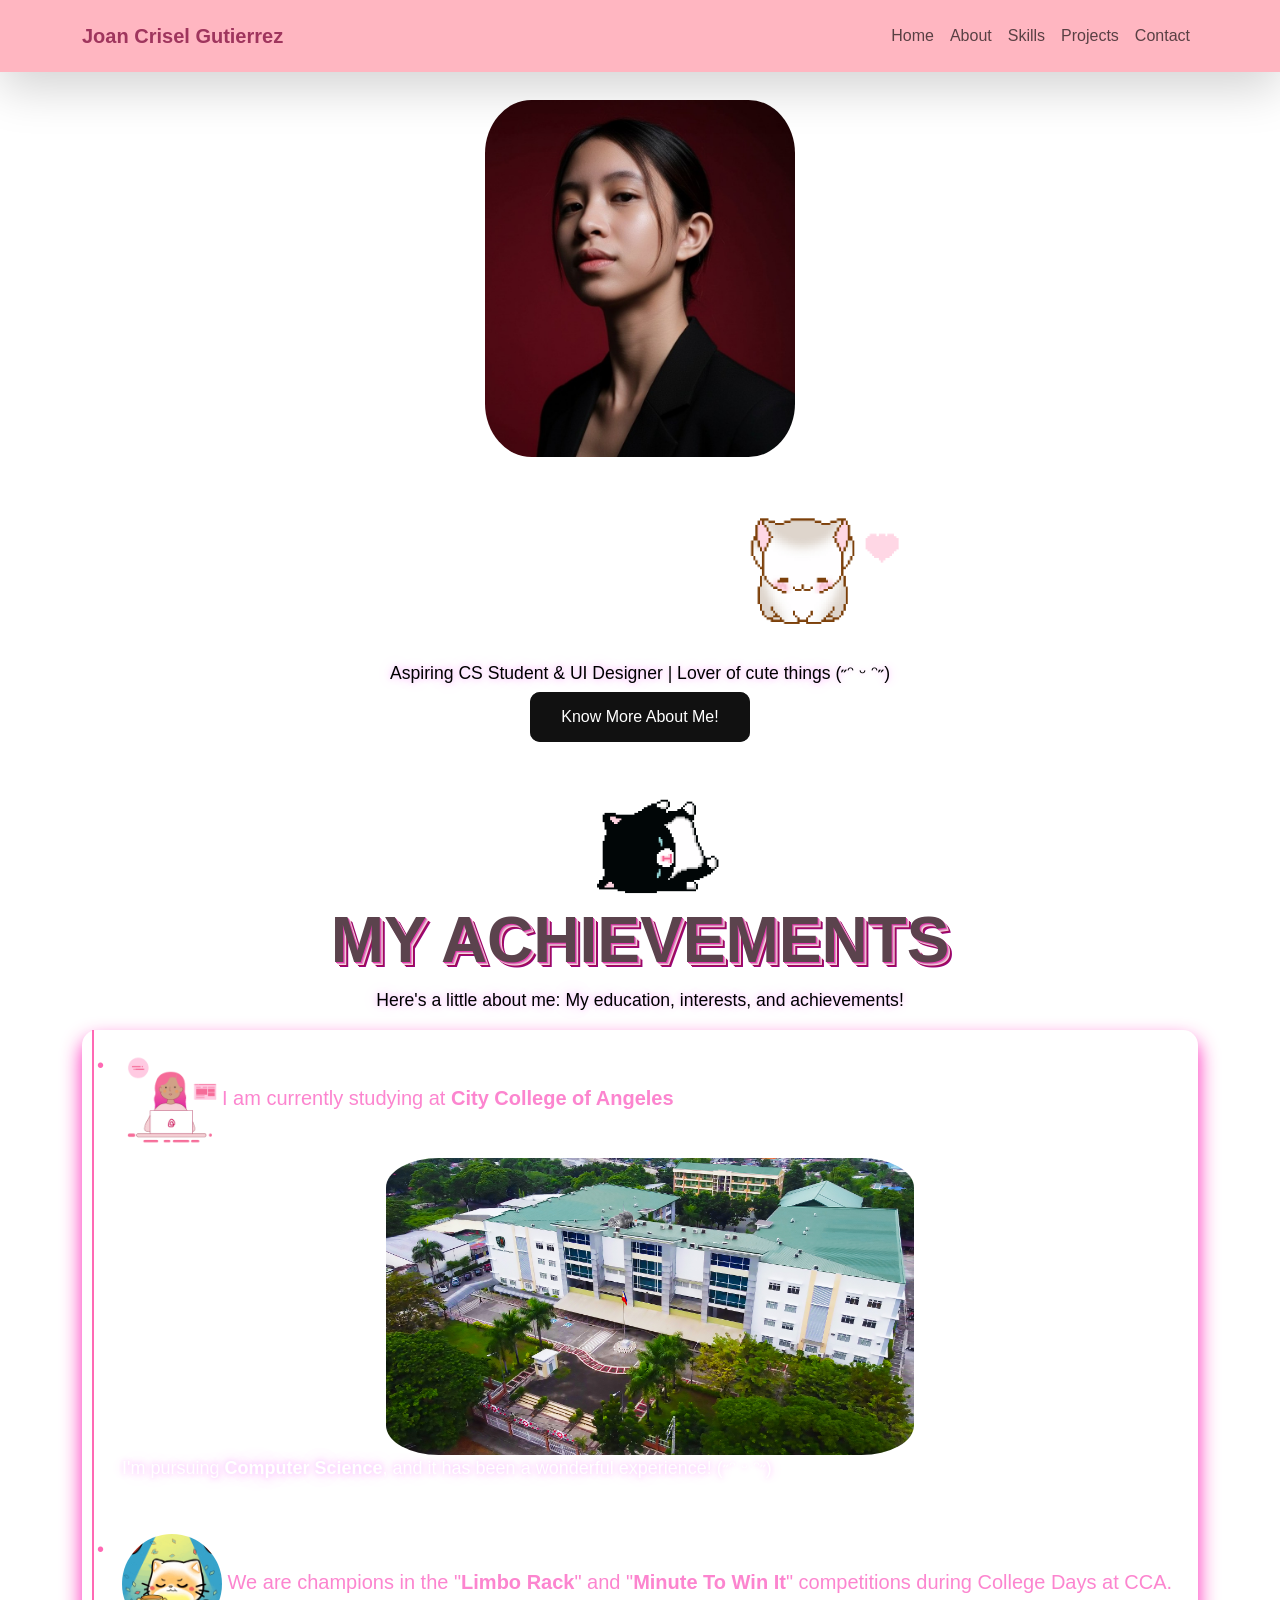
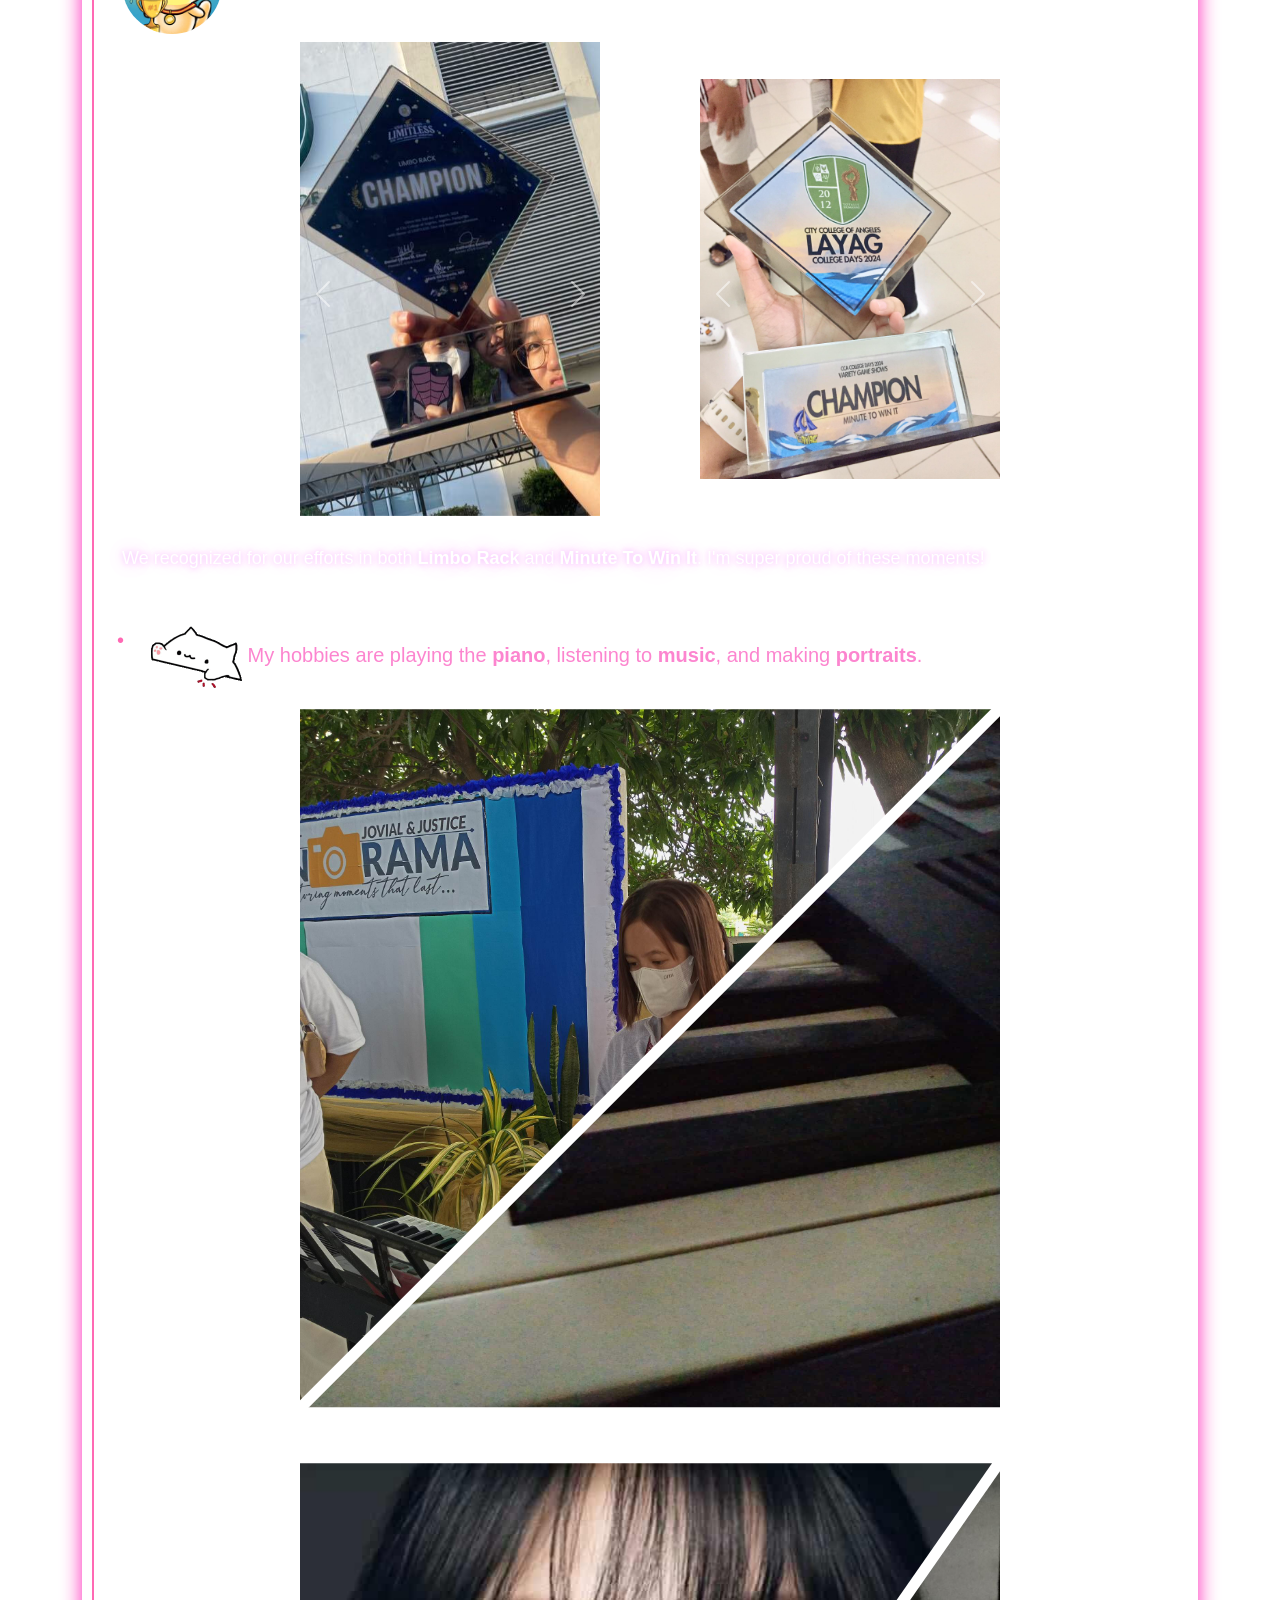
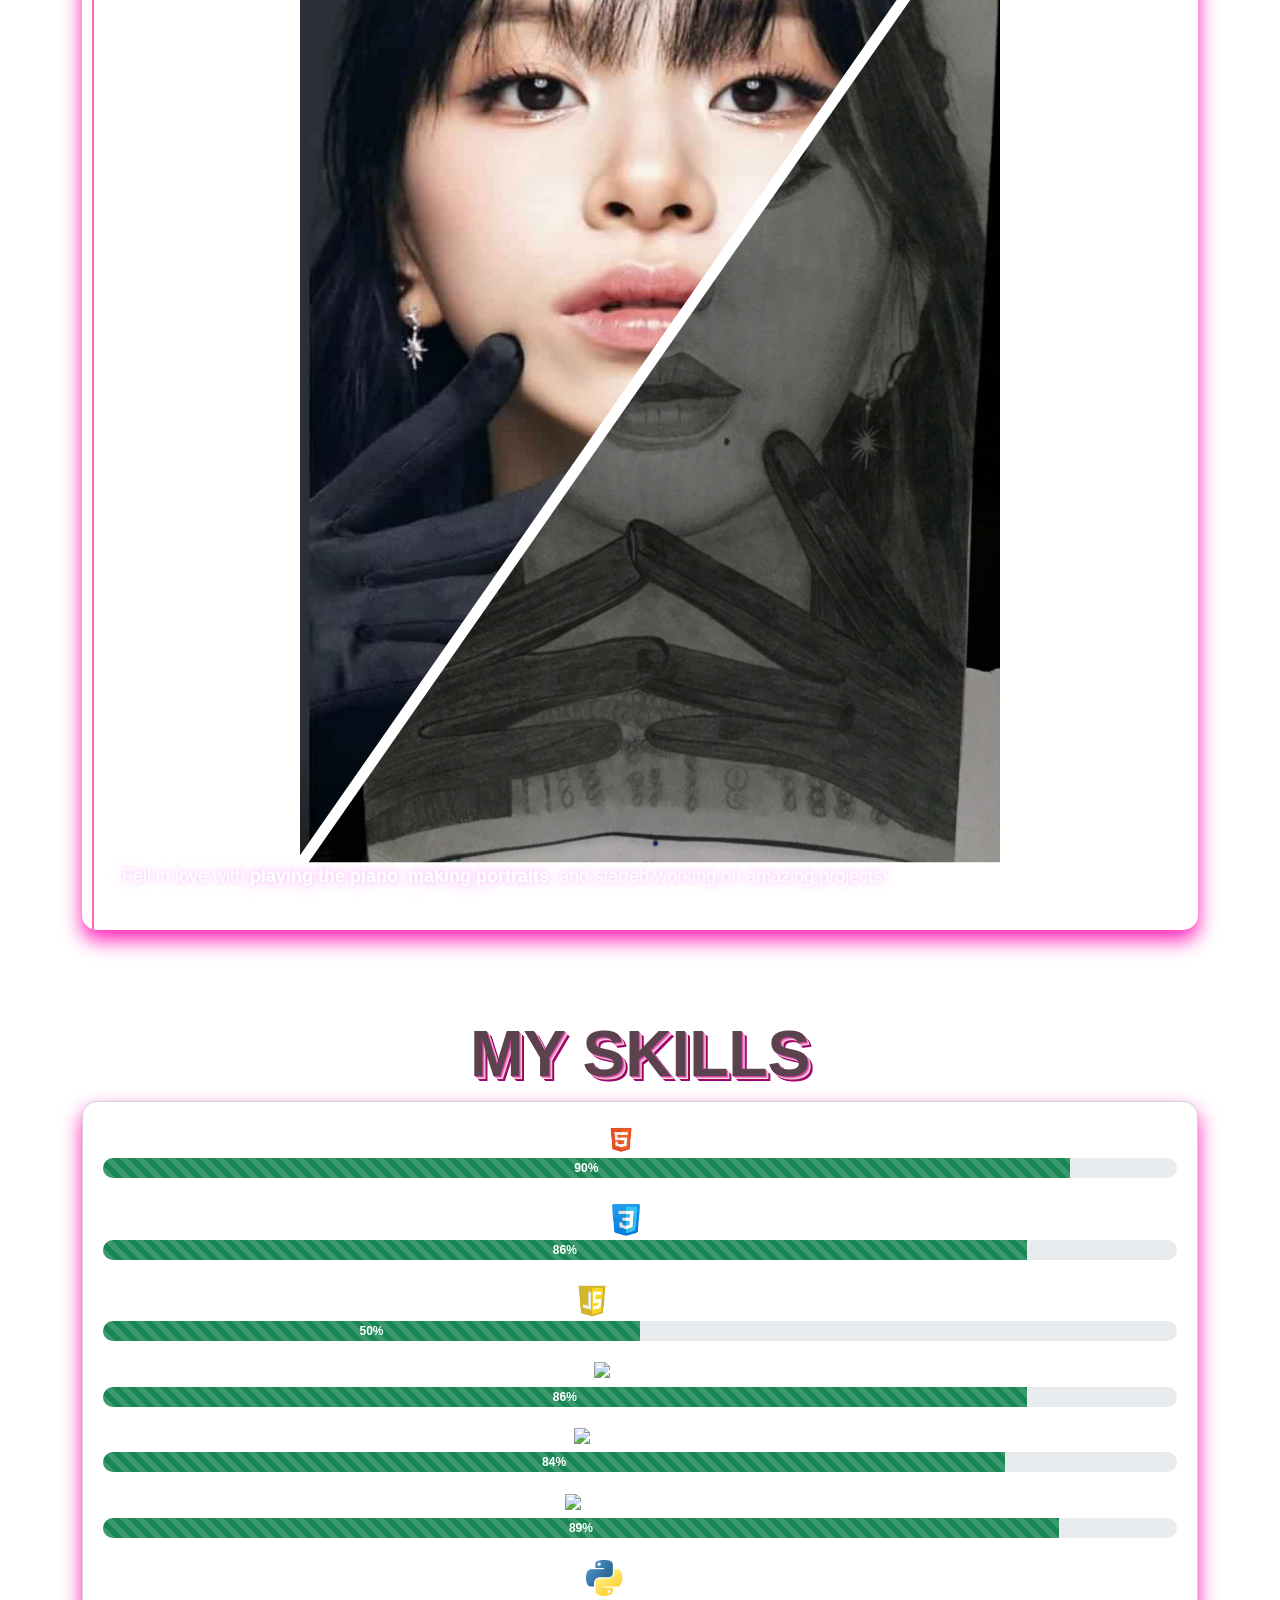
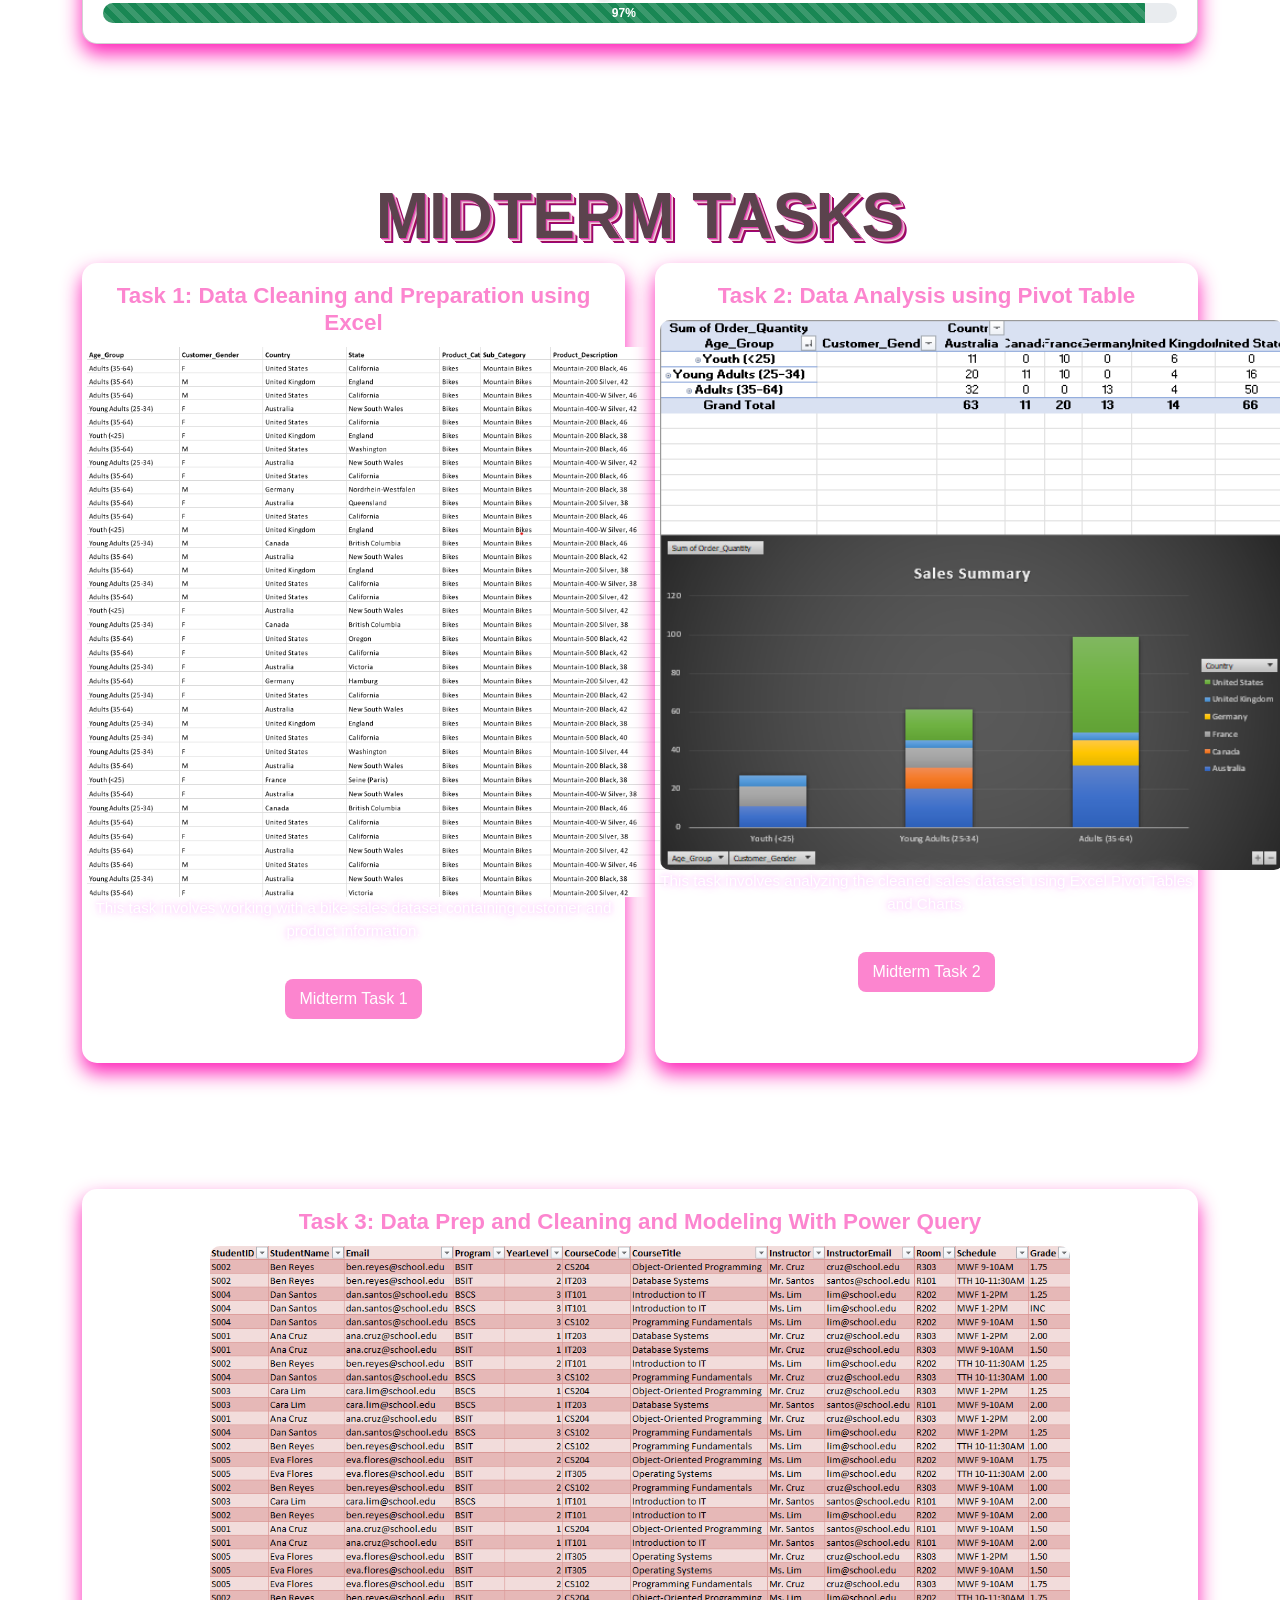
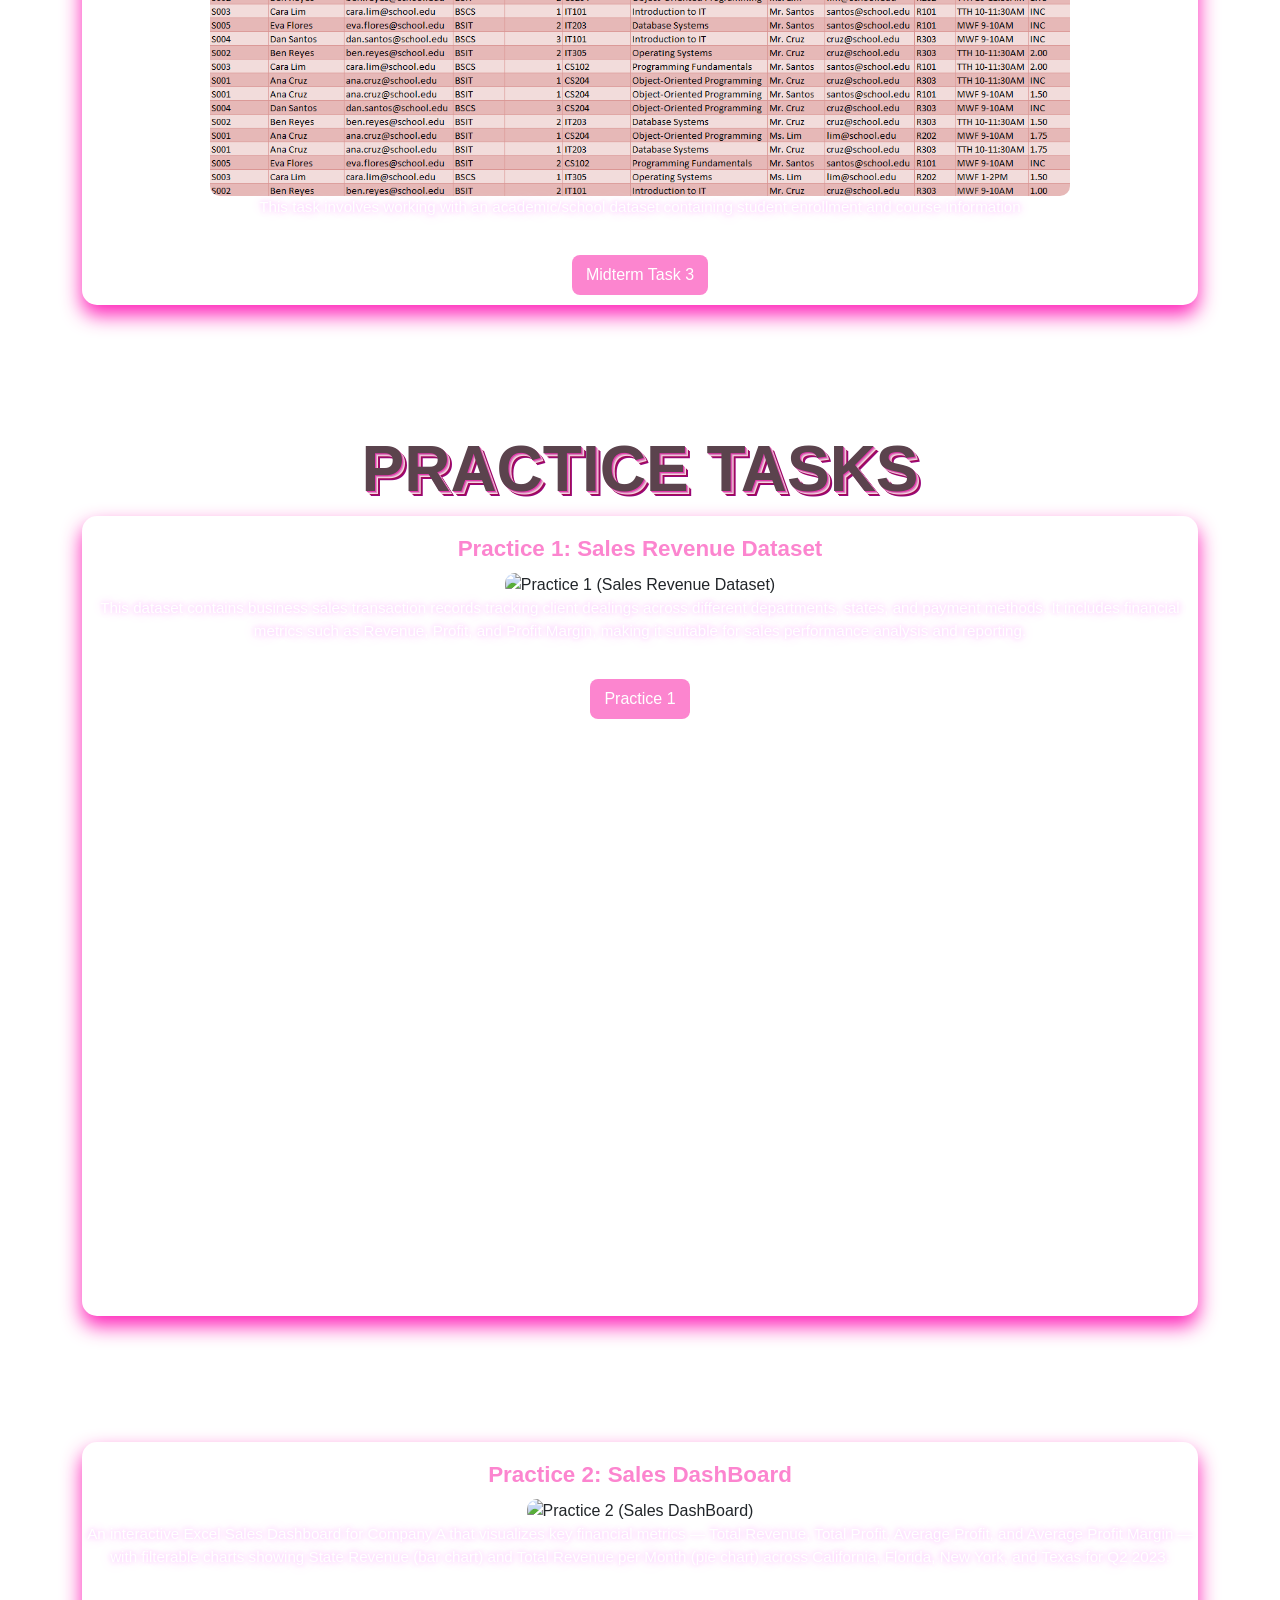
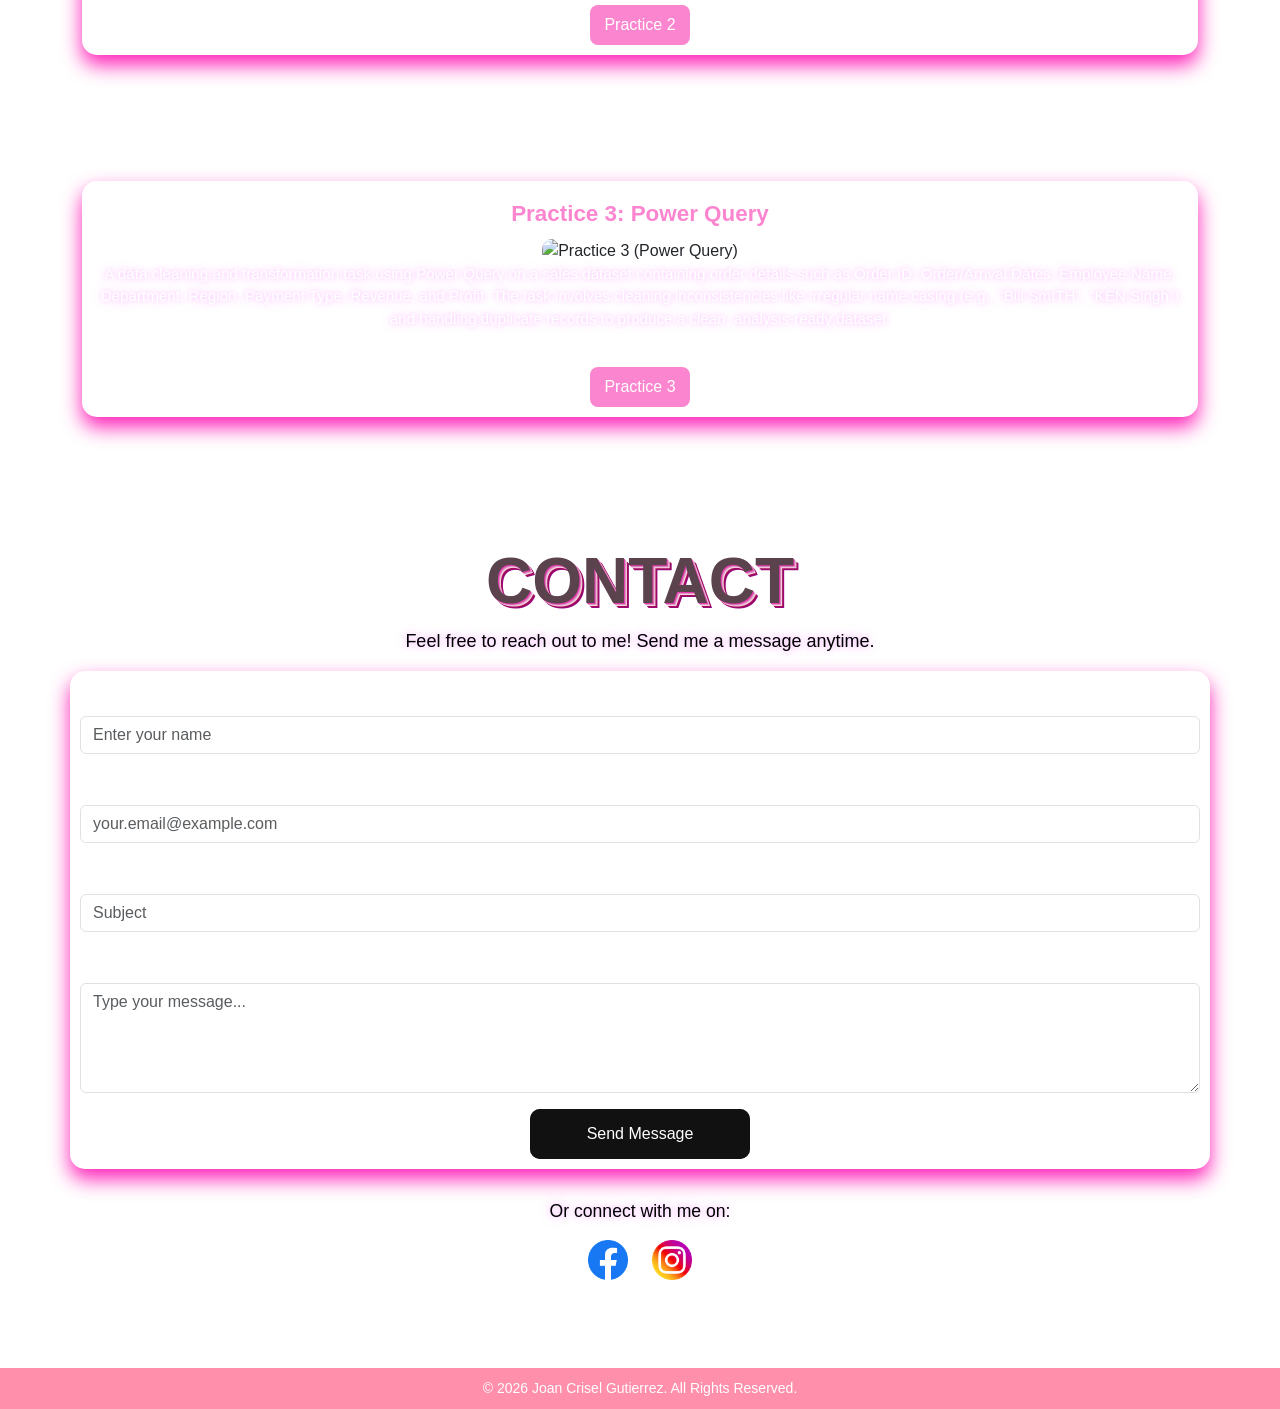
==== index.html @ b001de83 "Add files via upload" ====
<!DOCTYPE html>
<html lang="en">
<head>
    <meta charset="UTF-8">
    <meta name="viewport" content="width=device-width, initial-scale=1.0">
    <title>My Portfolio</title>
    <link rel="icon" type="png" href="favicon1.3.png">
    <link href="https://cdn.jsdelivr.net/npm/bootstrap@5.3.0/dist/css/bootstrap.min.css" rel="stylesheet">
    <script src="https://code.jquery.com/jquery-3.6.0.min.js"></script>
    <script src="https://cdn.jsdelivr.net/npm/bootstrap@5.3.0/dist/js/bootstrap.bundle.min.js"></script>
    <link rel="stylesheet" href="styles.css">
</head>

<body>
    <!--NAVIGATION BAR-->
    <nav class="navbar navbar-expand-lg navbar-light fixed-top navbar p-3 shadow-lg">
        <div class="container">
            <a class="navbar-brand" href="#"><b>Joan Crisel Gutierrez</b></a>
            <button class="navbar-toggler" type="button" data-bs-toggle="collapse" data-bs-target="#navbarNav">
                <span class="navbar-toggler-icon"></span>
            </button>
            <div class="collapse navbar-collapse" id="navbarNav">
                <ul class="navbar-nav ms-auto">
                    <li class="nav-item"><a class="nav-link" href="#">Home</a></li>
                    <li class="nav-item"><a class="nav-link" href="#achievements">About</a></li>
                    <li class="nav-item"><a class="nav-link" href="#skills">Skills</a></li>
                    <li class="nav-item"><a class="nav-link" href="#projects">Projects</a></li>
                    <li class="nav-item"><a class="nav-link" href="#contact">Contact</a></li>
                </ul>
            </div>
        </div>
    </nav>

    <!--PROFILE PICTURE AND BRIEF INTRODUCTION-->
    <section class="hero container-fluid d-flex flex-column align-items-center justify-content-center" id="about">
        <img src="My Selfie3.jpg" alt="Profile Pic" class="img-fluid">
        <div class="shadow-dance-container">
            <h1 class="shadow-dance-text">Hi, I'm Joan! <img src="cat1.gif" alt="GIF Cat 1"></h1>
        </div>        
        <div class="neon-container">
            <h1 class="neon-text">Aspiring CS Student & UI Designer | Lover of cute things (˶ᵔ ᵕ ᵔ˶)</h1>
        </div>
        <button class="glow-on-hover" type="button" style="display: block; margin: 0 auto;">
            <a class="nav-link" href="#achievements">Know More About Me!</a>
          </button>
    </section>

    <!--ACHIEVEMENTS-->
    <section class="container my-2" id="achievements">
        <img src="cat.gif" alt="GIF Cat1" class="gif-container">
        <div class="spin-container">
            <h2 class="text-center spin-text">MY ACHIEVEMENTS</h2>
        </div>
        <p class="text-center neon-text">Here's a little about me: My education, interests, and achievements!</p>

        <!--EDUCATION-->
        <div class="timeline">
            <div class="timeline-item">
                <h5><img src="Girl Coding.gif" alt="GIF Girl Coding" class="gif-container2">I am currently studying at
                    <b>City College of Angeles</b></h5>
                <img src="CCA School.jpg" alt="CCA School" class="school">
                <p class="font1 neon-text" style="margin-bottom: 5%;">I'm pursuing <b>Computer Science</b>, and it has been a
                    wonderful experience! (˶ᵔ ᵕ ᵔ˶)</p>
            </div>


            <!--AWARDS-->
            <div class="timeline-item">
                <h5> <img src="cat2.gif" alt="GIF Cat2" class="gif-container3"> We are champions in the "<b>Limbo
                        Rack</b>" and "<b>Minute To Win It</b>" competitions during College Days at CCA.</h5>
                <div class="carousel-container">
                    <div id="carouselLeft" class="carousel slide" data-bs-ride="carousel">
                        <div class="carousel-inner">
                            <div class="carousel-item active">
                                <img src="limbo1.jpg" class="d-block w-100" style="width: 100px; height: auto;"
                                    alt="Limbo Rack 1.0 (Champion)">
                            </div>
                            <div class="carousel-item">
                                <img src="limbo2.jpg" class="d-block w-100" alt="Limbo Rack 1.1 (Champion)" style="width: 100px; height: auto;">
                            </div>
                        </div>
                        <button class="carousel-control-next" type="button" data-bs-target="#carouselLeft"
                            data-bs-slide="next">
                            <span class="carousel-control-next-icon"></span>
                        </button>
                        <button class="carousel-control-prev" type="button" data-bs-target="#carouselLeft"
                            data-bs-slide="prev">
                            <span class="carousel-control-prev-icon"></span>
                        </button>
                        <h3 class="font3">LIMBO RACK</h3>
                    </div>

                    <div id="carouselRight" class="carousel slide" data-bs-ride="carousel">
                        <div class="carousel-inner">
                            <div class="carousel-item active">
                                <img src="minutetowinit1.jpg" class="d-block w-100"
                                    alt="Minute To Win It 1.0 (Champion)">
                            </div>
                            <div class="carousel-item">
                                <img src="minutetowinit2.jpg" class="d-block w-100"
                                    alt="Minute To Win It 1.1 (Champion)">
                            </div>
                        </div>
                        <button class="carousel-control-prev" type="button" data-bs-target="#carouselRight"
                            data-bs-slide="prev">
                            <span class="carousel-control-prev-icon"></span>
                        </button>
                        <button class="carousel-control-next" type="button" data-bs-target="#carouselRight"
                            data-bs-slide="next">
                            <span class="carousel-control-next-icon"></span>
                        </button>
                        <h3 class="font3">MINUTE TO WIN IT</h3>
                    </div>
                </div>
                <p class="font2 neon-text" style="margin-bottom: 5%;"> We recognized for our efforts in both <b>Limbo Rack</b> and
                    <b>Minute To Win It</b>. I'm super proud of these moments!</p>

                <!--HOBBIES-->
                <div class="timeline-item mt-3">
                    <h5><img src="taptapcat1.gif" alt="GIF Cat" style="width: 100px; height: auto;"> My hobbies are playing the <b>piano</b>, listening to <b>music</b>, and making <b>portraits</b>.</h5>
                </div>
                <div class="hobbies1">
                    <img src="piano1.jpg" alt="My photo while playing the piano.">
                    <img src="piano2.jpg" alt="This is a piano.">
                </div>
                <div class="hobbies2">
                    <img src="chae.jpg" alt="Chaeyoung's photo." class="d-block">
                    <img src="Portrait.jpg" alt="The portrait I made." class="d-block">
                </div>
                <p class="font4 neon-text">Fell in love with <b>playing the piano</b>, <b>making portraits</b>, and started
                    working on amazing projects!</p>
    </section>

    <!--SKILLS-->
    <section class="container my-5" id="skills">
        <div class="spin-container">
            <h2 class="text-center spin-text">MY SKILLS</h2>
        </div>
        <div class="card mb-2">
            <p style="margin-bottom: 0%; font-family: 'Courier New', Courier, monospace;"><img src="html.png"
                    alt="HTML icon" style="width: 40px; height: auto;"><b>HTML</b></p>
            <div class="progress" style="height:20px;">
                <div class="progress-bar bg-success progress-bar-striped progress-bar-animated" style="width: 90%">
                    <b>90%</b></div>
            </div>
            <p style="margin-top: 2%; margin-bottom: 0%; font-family: 'Courier New', Courier, monospace;"><img
                    src="css.png" alt="CSS icon" style="width: 40px; height: auto;"><b>CSS</b></p>
            <div class="progress" style="height:20px;">
                <div class="progress-bar bg-success progress-bar-striped progress-bar-animated" style="width: 86%">
                    <b>86%</b></div>
            </div>
            <p style="margin-top: 2%; margin-bottom: 0%; font-family: 'Courier New', Courier, monospace;"><img
                    src="javascript.png" alt="JavaScript icon" style="width: 40px; height: auto;"><b>JavaScript</b></p>
            <div class="progress" style="height:20px;">
                <div class="progress-bar bg-success progress-bar-striped progress-bar-animated" style="width: 50%">
                    <b>50%</b></div>
            </div>
            <p style="margin-top: 2%; margin-bottom: 0%; font-family: 'Courier New', Courier, monospace;"><img
                src="c.png" alt="C icon" style="width: 40px; height: auto;"><b> C</b></p>
            <div class="progress" style="height:20px;">
                <div class="progress-bar bg-success progress-bar-striped progress-bar-animated" style="width: 86%">
                    <b>86%</b></div>
            </div>
            <p style="margin-top: 2%; margin-bottom: 0%; font-family: 'Courier New', Courier, monospace;"><img
                src="c++.png" alt="C++ icon" style="width: 40px; height: auto;"><b> C++</b></p>
            <div class="progress" style="height:20px;">
                <div class="progress-bar bg-success progress-bar-striped progress-bar-animated" style="width: 84%">
                    <b>84%</b></div>
            </div>
            <p style="margin-top: 2%; margin-bottom: 0%; font-family: 'Courier New', Courier, monospace;"><img
                src="java.png" alt="Java icon" style="width: 40px; height: auto;"><b> Java</b></p>
            <div class="progress" style="height:20px;">
                <div class="progress-bar bg-success progress-bar-striped progress-bar-animated" style="width: 89%">
                    <b>89%</b></div>
            </div>
            <p style="margin-top: 2%; margin-bottom: 0%; font-family: 'Courier New', Courier, monospace;"><img
                src="python.png" alt="Python icon" style="width: 40px; height: auto;"><b> Python</b></p>
            <div class="progress" style="height:20px;">
                <div class="progress-bar bg-success progress-bar-striped progress-bar-animated" style="width: 97%">
                    <b>97%</b></div>
        </div>
    </section>

    <!--1.0 MIDTERM PROJECTS-->
    <section class="container my-5" id="midterm tasks">
        <div class="spin-container">
            <h2 class="text-center spin-text">MIDTERM TASKS</h2>
        </div>
        <div class="projects-grid">
            <!-- Midterm Task 1 -->
            <div class="project-card text-center">
            <h3><b>Task 1: Data Cleaning and Preparation using Excel</b></h3>
              <img src="midtermTask1.png" alt="Midterm Task 1 (Data Cleaning and Preparation using Excel)">
              <p class="neon-text">This task involves working with a bike sales dataset containing customer and product information.</p>
                                    
              <div class="btn-group">
                <a href="https://docs.google.com/spreadsheets/d/1qxkaRuORtKlK1gpF1A5-fuWJXiKmAAeV/edit?usp=sharing&ouid=113255781339829692416&rtpof=true&sd=true" target="_blank">Midterm Task 1</a>
              </div>
            </div>
            <!-- Midterm Task 2 -->
            <div class="project-card text-center">
            <h3><b>Task 2: Data Analysis using Pivot Table</b></h3>
              <img src="midtermTask2.png" alt="Midterm Task 2 (Data Analysis using Pivot Table)">
              <p class="neon-text">This task involves analyzing the cleaned sales dataset using Excel Pivot Tables and Charts.</p>
              <div class="btn-group">
                <a href="https://docs.google.com/spreadsheets/d/1i4a2RlbWHLk8vXw3LMC2v6tLtSn6Fx85/edit?usp=sharing&ouid=113255781339829692416&rtpof=true&sd=true" target="_blank">Midterm Task 2</a>
              </div>
          </div>
        </section>

        <!--1.1 MIDTERM PROJECTS-->
    <section class="container my-5" id="midterm tasks">
        
            <!-- Midterm Task 3 -->
            <div class="project-card text-center">
            <h3><b>Task 3: Data Prep and Cleaning and Modeling With Power Query</b></h3>
              <img src="midtermTask3.png" alt="Midterm Task 3 (Data Prep and Cleaning and Modeling With Power Query)">
              <p class="neon-text">This task involves working with an academic/school dataset containing student enrollment and course information</p>
              <div class="btn-group">
                <a href="https://docs.google.com/spreadsheets/d/1XomXi1ZavBNO05vuEvQJ98aRANEi1aLI/edit?usp=sharing&ouid=113255781339829692416&rtpof=true&sd=true" target="_blank">Midterm Task 3</a>
              </div>
          </div>
        </section>


        <!--PRACTICE TASKS-->
    <section class="container my-5" id="practice tasks">
        <div class="spin-container">
            <h2 class="text-center spin-text">PRACTICE TASKS</h2>
        </div>
        <div class="projects-grid">
            <!-- Practice Task 1 -->
            <div class="project-card text-center">
            <h3><b>Practice 1: Sales Revenue Dataset</b></h3>
              <img src="Practice/practice1.png" alt="Practice 1 (Sales Revenue Dataset)">
              <p class="neon-text">This dataset contains business sales transaction records tracking client dealings across different departments, states, and payment methods. It includes financial metrics such as Revenue, Profit, and Profit Margin, making it suitable for sales performance analysis and reporting.</p>
              <div class="btn-group">
                <a href="https://docs.google.com/spreadsheets/d/13gcI2p8vX2rUc7X_x8fYNW8FdT1NHjqa/edit?usp=drive_link&ouid=113255781339829692416&rtpof=true&sd=true" target="_blank">Practice 1</a>
              </div>
          </div>
        </section>

        <section class="container my-5" id="practice tasks">
            <!-- Practice Task 2 -->
            <div class="project-card text-center">
            <h3><b>Practice 2: Sales DashBoard</b></h3>
              <img src="Practice/practice2.png" alt="Practice 2 (Sales DashBoard)">
              <p class="neon-text">An interactive Excel Sales Dashboard for Company A that visualizes key financial metrics — Total Revenue, Total Profit, Average Profit, and Average Profit Margin — with filterable charts showing State Revenue (bar chart) and Total Revenue per Month (pie chart) across California, Florida, New York, and Texas for Q2 2023.</p>
              <div class="btn-group">
                <a href="https://docs.google.com/spreadsheets/d/11mHVujsrCN8_Y4prr0fG3D74V1A9H3r4/edit?usp=drive_link&ouid=113255781339829692416&rtpof=true&sd=true" target="_blank">Practice 2</a>
              </div>
          </div>
        </section>

        <section class="container my-5" id="practice tasks">
            <!-- Practice Task 3 -->
            <div class="project-card text-center">
            <h3><b>Practice 3: Power Query</b></h3>
              <img src="Practice/practice3.png" alt="Practice 3 (Power Query)">
              <p class="neon-text">A data cleaning and transformation task using Power Query on a sales dataset containing order details such as Order ID, Order/Arrival Dates, Employee Name, Department, Region, Payment Type, Revenue, and Profit. The task involves cleaning inconsistencies like irregular name casing (e.g., "Bill SmITH", "KEN Singh") and handling duplicate records to produce a clean, analysis-ready dataset.</p>
              <div class="btn-group">
                <a href="https://docs.google.com/spreadsheets/d/1ofAkb1WL9gKTkiHxdOHGQ9Ljb0ZLQnSS/edit?usp=drive_link&ouid=113255781339829692416&rtpof=true&sd=true" target="_blank">Practice 3</a>
              </div>
          </div>
        </section>
        
    <!--CONTACT-->
    <section class="container my-5" id="contact">
        <div class="spin-container">
            <h2 class="text-center spin-text">CONTACT</h2>
        </div>
        <p class="text-center neon-text" style="font-size: large;">Feel free to reach out to me! Send me a message anytime.</p>
        <div class="row justify-content-center">
            <div class="card1 mb-2">
                <form>
                    <div class="mb-3">
                        <label for="name" class="form-label" style="font-size: large; color: white;">Your Name</label>
                        <input type="text" class="form-control" id="name" placeholder="Enter your name" required>
                    </div>
                    <div class="mb-3">
                        <label for="email" class="form-label" style="font-size: large; color: white;">Your Email</label>
                        <input type="email" class="form-control" id="email" placeholder="your.email@example.com" required>
                    </div>
                    <div class="mb-3">
                        <label for="subject" class="form-label" style="font-size: large; color: white;">Subject</label>
                        <input type="subject" class="form-control" id="subject" placeholder="Subject" required>
                    </div>
                    <div class="mb-3">
                        <label for="message" class="form-label" style="font-size: large; color: white;">Your Message</label>
                        <textarea class="form-control" id="message" rows="4" placeholder="Type your message..."
                            required></textarea>
                    </div>
                    <div style="text-align: center;">
                        <button class="glow-on-hover" type="submit">Send Message</button>
                    </div>
                </form>
            </div>
        </div>

        <div class="text-center mt-4">
            <h5 class="neon-text">Or connect with me on:</h5>
            <a href="https://www.facebook.com/zowan0.0" target="_blank" class="social-icon"><img src="facebook.png"
                    alt="Facebook"></a>
            <a href="https://www.instagram.com/_zowan" target="_blank" class="social-icon"><img src="instagram.png"
                    alt="instagram"></a>
        </div>
    </section>

    <!--FOOTER-->
    <footer class="footer">
        &copy; 2026 Joan Crisel Gutierrez. All Rights Reserved.
    </footer>
</body>
</html>
---- styles.css ----
body {
    background: url(https://i.pinimg.com/originals/17/f7/07/17f70709ccb40a1268681958f4cbe44c.gif);
    background-size:contain;
    display: flex;
    flex-direction: column;
    gap: 30px;
    font-family: 'bubble', cursive, sans-serif;
}

.navbar-brand{
    color: #9f355d;
}
.navbar {
    background-color: #ffb6c1;
}

section {
    scroll-margin-top: 100px;
}

.hero {
    text-align: center;
    padding: 100px 20px;
}
.hero img {
    width: 25%;
    height: auto;
    border-radius: 15%;
    
}
.shadow-dance-text {
    font-size: 4rem;
    color: #fffffff3;
    animation: shadow-dance 3s infinite;
}

@keyframes shadow-dance {
    0%, 100% {
        text-shadow: 5px 5px 0 #e017b1, 10px 10px 0 #fc85cf;
    }
    50% {
        text-shadow: -5px -5px 0 #fc85cf, -10px -10px 0 #e017b1;
    }
}

.neon-text {
    font-size: 1.1rem;
    color: #000000;
    text-shadow: 0 0 5px #f9ceff, 0 0 10px #f9ceff, 0 0 20px #f9ceff, 0 0 40px #f9ceff, 0 0 80px #f9ceff;
    animation: glow 1.5s infinite alternate;
}

@keyframes glow {
    40% {
        text-shadow: 0 0 10px #ff2fe3, 0 0 20px #ff2fe3, 0 0 40px #ff2fe3, 0 0 80px #ff2fe3, 0 0 160px #ff2fe3;
    }
    100% {
        text-shadow: 0 0 5px #86036e, 0 0 10px #86036e, 0 0 20px #86036e, 0 0 40px #86036e, 0 0 80px #86036e;
        
    }
}

.card {
    background: url(https://i.pinimg.com/originals/85/97/6a/85976a36793b01e11c05b8fa3f0a7e71.gif);
    background-size: 100%;
    color: white;
    border-radius: 15px;
    padding: 20px;
    box-shadow: 0 10px 20px rgba(255, 0, 174, 0.876);
    transition: transform 0.3s;
    text-align: center;
}
.card:hover {
    transform: scale(1.05);
}
.progress {
    height: 10px;
    border-radius: 10px;
}
.footer {
    background-color: #ff8fab;
    text-align: center;
    padding: 10px;
    color: white;
    font-size: 14px;
}

.glow-on-hover {
    width: 220px;
    height: 50px;
    border: none;
    outline: none;
    color: #ffffff;
    background: #4b4b4b;
    cursor: pointer;
    position: relative;
    z-index: 0;
    border-radius: 10px;
}

.glow-on-hover:before {
    content: '';
    background: linear-gradient(45deg, #fd63c5, #990a0a, #785aff, #af4545, #ffb1ee, #ff00ee, #ff9501, #ff00c8, #ffffff);
    position: absolute;
    top: -2px;
    left:-2px;
    background-size: 400%;
    z-index: -1;
    filter: blur(5px);
    width: calc(100% + 4px);
    height: calc(100% + 4px);
    animation: glowing 20s linear infinite;
    opacity: 0;
    transition: opacity .3s ease-in-out;
    border-radius: 10px;
}

.glow-on-hover:active {
    color: #000
}

.glow-on-hover:active:after {
    background: transparent;
}

.glow-on-hover:hover:before {
    opacity: 1;
}

.glow-on-hover:after {
    z-index: -1;
    content: '';
    position: absolute;
    width: 100%;
    height: 100%;
    background: #111;
    left: 0;
    top: 0;
    border-radius: 10px;
}

@keyframes glowing {
    0% { background-position: 0 0; }
    50% { background-position: 400% 0; }
    100% { background-position: 0 0; }
}

html {
    scroll-behavior: smooth;
}
.timeline {
    background:url(https://i.pinimg.com/originals/85/97/6a/85976a36793b01e11c05b8fa3f0a7e71.gif);
    background-size: 100%;
    border-radius: 15px;
    color: #fc85cf;
    padding: 20px;
    box-shadow: 0 10px 20px rgba(255, 0, 174, 0.876);
    transition: transform 0.1s;
    position: relative;
    padding-left: 20px;
}
.timeline::before {
    content: '';
    position: absolute;
    left: 10px;
    top: 0;
    height: 100%;
    width: 2px;
    background-color: #ff69b4;
}
.timeline-item {
    margin-bottom: 20px;
    padding-left: 20px;
    position: relative;
}
.timeline-item::before {
    content: '\2022';
    position: absolute;
    left: -5px;
    color: #ff69b4;
    font-size: 20px;
}
.carousel-container {
    display: flex;
    justify-content: center;
    align-items: center;
    gap: 100px;
}
.carousel {
    width: 300px;
}
.gif-container {
    display: block;
    margin: 0 auto;
    margin-top: -10%;
    margin-bottom: -3%;
    width: 15%;
    height: auto;
}
.gif-container2 {
    width: 100px;
    height: auto;
}
.gif-container3 {
    width: 100px; 
    height: auto; 
    border-radius: 100px;
}
.school {
    display: block;
    margin: 0 auto;
    width: 50%;
    height: auto;
    border-radius: 10%;
}
.font1 {
    color:#ffffff;

    font-size: large;
}
.font2 {
    color: #ffffff; 
    font-size: large;
}
.font3 {
    color: #ffffff;
    font-size: large;
    text-align: center;
}
.font4{
    color: #ffffff;
    font-size: large;
  
}
.social-icon img {
    width: 40px;
    margin: 10px;
    transition: 0.3s;
}

.social-icon img:hover {
    transform: scale(1.1);
}
.spin-text {
    font-size: 4rem;
    font-weight: bold;
    text-transform: uppercase;
    color: #5b434d;
    text-shadow: 
        1px 1px 0px #e639af, 
        2px 2px 0px #da97bf, 
        3px 3px 0px #f8d1e5, 
        4px 4px 0px #a30e51, 
        5px 5px 0px #98057d;
    transform: rotateY(0deg);
    transform-style: preserve-3d;
    animation: spin-3d 7s infinite linear;
}

@keyframes spin-3d {
    0% {
        transform: rotateY(0deg);
    }
    100% {
        transform: rotateY(360deg);
    }
}

.hobbies1 {
    --g: 8px;
    display: grid;
    clip-path: inset(1px);
  }
  .hobbies1 > img {
    --_p: calc(-1*var(--g));
    grid-area: 1/1;
    width: 700px;
    height: auto;
    justify-self: center;
    aspect-ratio: 1;
    cursor: pointer;
    transition: .4s .1s;
  }
  .hobbies1 > img:first-child {
    clip-path: polygon(0 0, calc(100% + var(--_p)) 0 , 0 calc(100% + var(--_p)))
  }
  .hobbies1 > img:last-child {
    clip-path: polygon(100% 100%, 100% calc(0% - var(--_p)), calc(0% - var(--_p)) 100%)
  }
  .hobbies1:hover > img:last-child,
  .hobbies1:hover > img:first-child:hover{
    --_p: calc(50% - var(--g));
  }
  .hobbies1:hover > img:first-child,
  .hobbies1:hover > img:first-child:hover + img{
    --_p: calc(-50% - var(--g));
  }

.hobbies2 {
    --g: 8px;
    display: grid;
    clip-path: inset(1px); 
  }
  .hobbies2 > img {
    --_p: calc(-1*var(--g));
    grid-area: 1/1;
    margin-top: 55px;
    width: 700px;
    height: 1000px;
    justify-self: center;
    aspect-ratio: 1;
    cursor: pointer;
    transition: .4s .1s;
  }
  .hobbies2 > img:first-child {
    clip-path: polygon(0 0, calc(100% + var(--_p)) 0 , 0 calc(100% + var(--_p)))
  }
  .hobbies2 > img:last-child {
    clip-path: polygon(100% 100%, 100% calc(0% - var(--_p)), calc(0% - var(--_p)) 100%)
  }
  .hobbies2:hover > img:last-child,
  .hobbies2:hover > img:first-child:hover{
    --_p: calc(50% - var(--g));
  }
  .hobbies2:hover > img:first-child,
  .hobbies2:hover > img:first-child:hover + img{
    --_p: calc(-50% - var(--g));
}

.projects {
    padding: 50px 20px;
    max-width: 1200px;
    text-align: center;
  }
  
  .projects-grid {
    display: grid;
    gap: 30px;
    height: 800px;
    grid-template-columns: repeat(auto-fit, minmax(280px, 1fr));
  }
  
  .project-card {
    background: url(https://i.pinimg.com/originals/85/97/6a/85976a36793b01e11c05b8fa3f0a7e71.gif);
    padding: 5px;
    border-radius: 15px;
    box-shadow: 0 10px 20px rgba(255, 0, 174, 0.876);
    transition: transform 0.3s ease;
  }
  
  .project-card:hover {
    transform: translateY(-5px);
  }
  
  .project-card img {
    border-radius: 10px;
    object-fit: cover;
    height: 550px;
  }
  
  .project-card h3 {
    margin: 15px 0 10px;
    font-size: 1.4rem;
    color: #fc85cf;
  }
  
  .project-card p {
    font-size: 0.95rem;
    color: #ffffff;
  }
  
  .btn-group {
    margin-top: 15px;
  }
  
  .btn-group a {
    text-decoration: none;
    padding: 8px 14px;
    margin: 5px;
    border-radius: 8px;
    background: #fc85cf;
    color: #fff;
    font-weight: 500;
    transition: 0.3s;
  }
  
  .btn-group a:hover {
    background: #aa0069;
  }

@media screen and (max-width: 768px) {
    .hero img {
        width: 100%;
    }
    .projects-grid {
        grid-template-columns: 1fr;
        margin-bottom: 100px;
    }
    #contact {
        padding-top: 550px;
    }
} 

a {
    scroll-behavior: smooth;
}

.card1 {
    background: url(https://i.pinimg.com/originals/85/97/6a/85976a36793b01e11c05b8fa3f0a7e71.gif);
    padding: 10px;
    border-radius: 15px;
    box-shadow: 0 10px 20px rgba(255, 0, 174, 0.876);
}
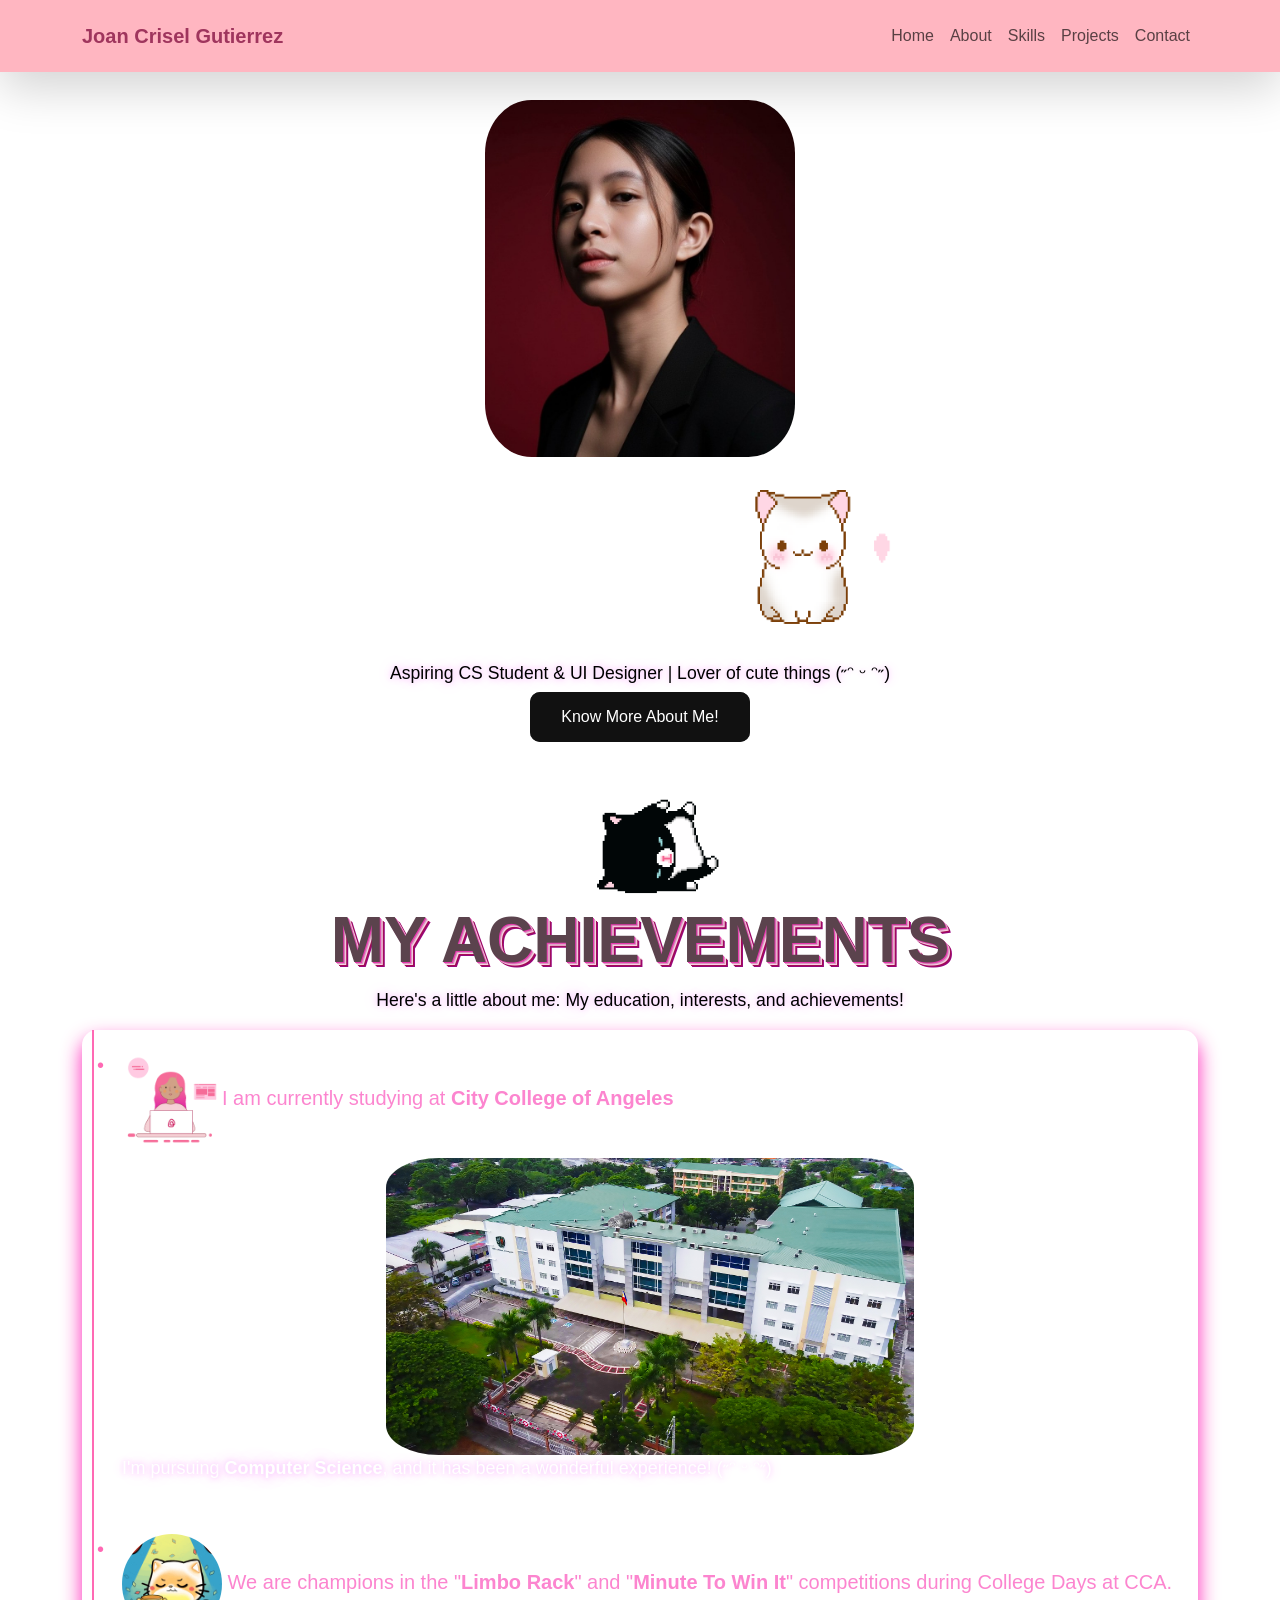
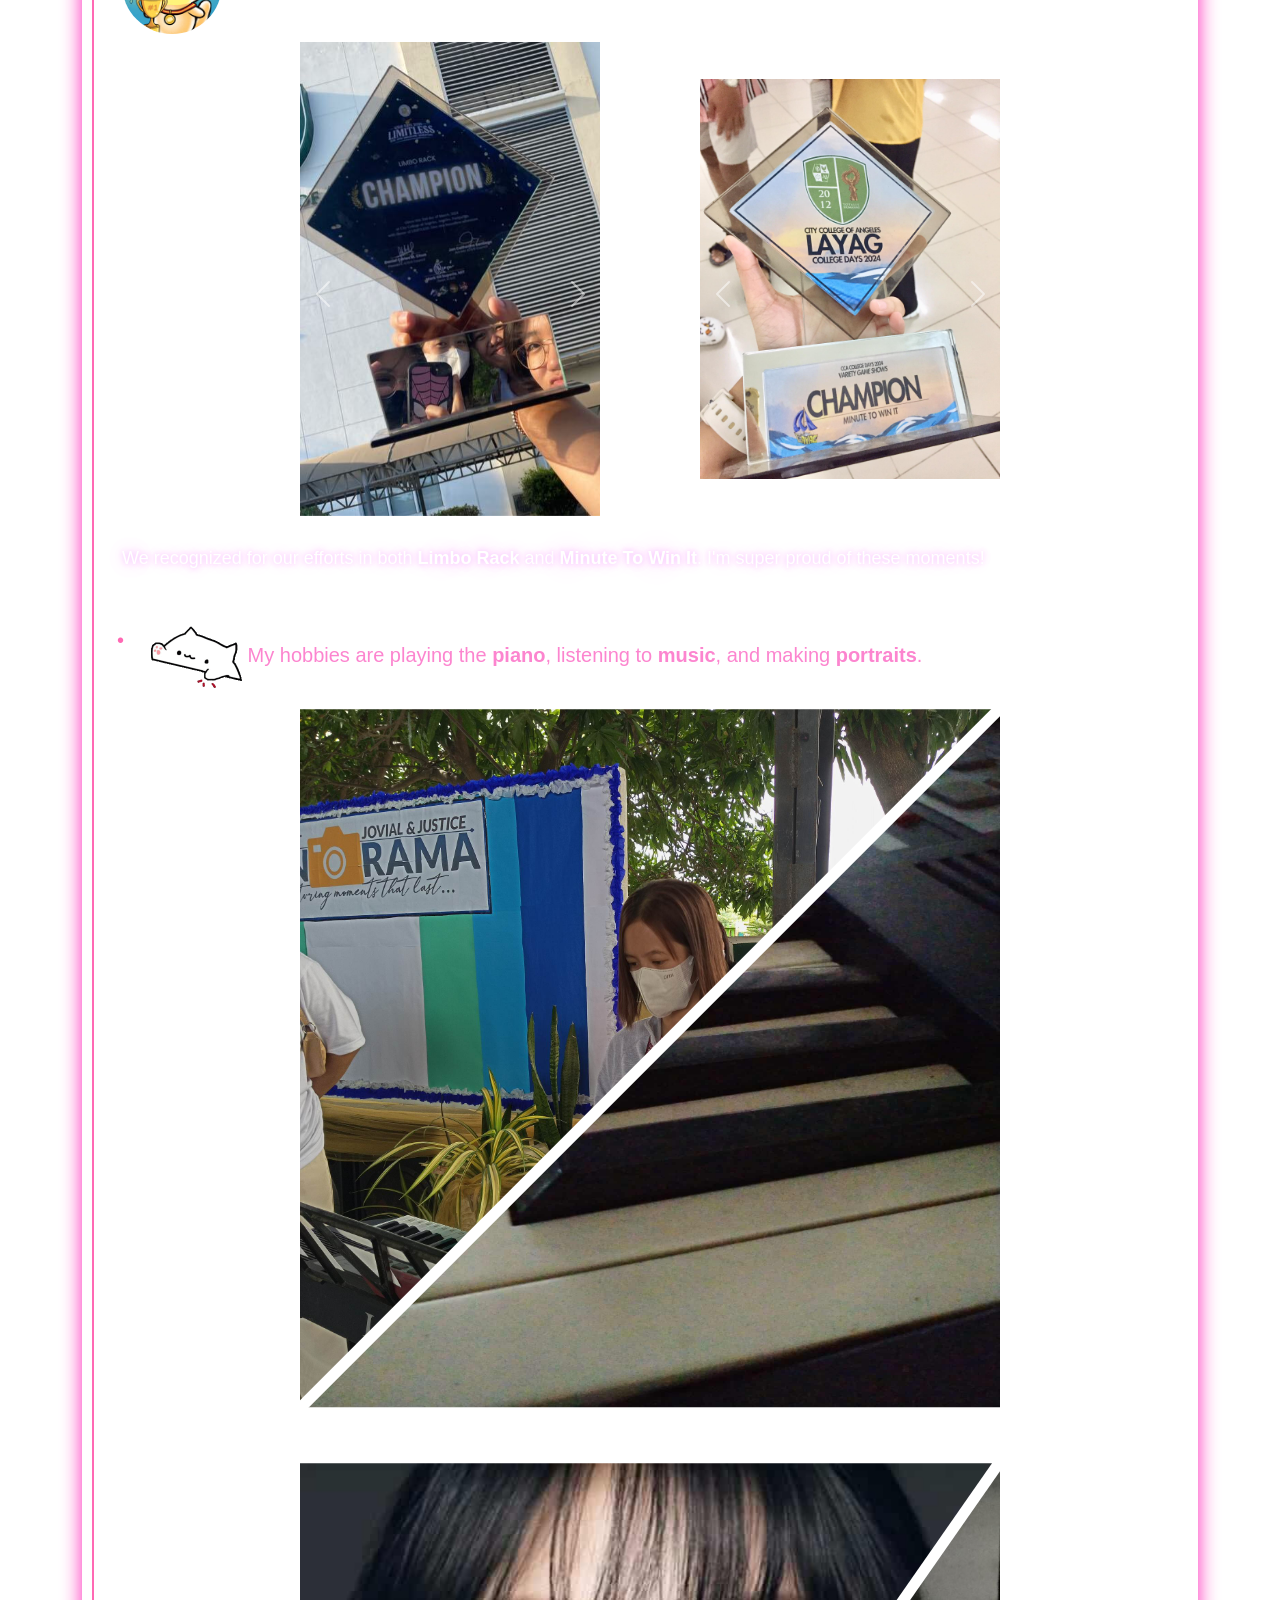
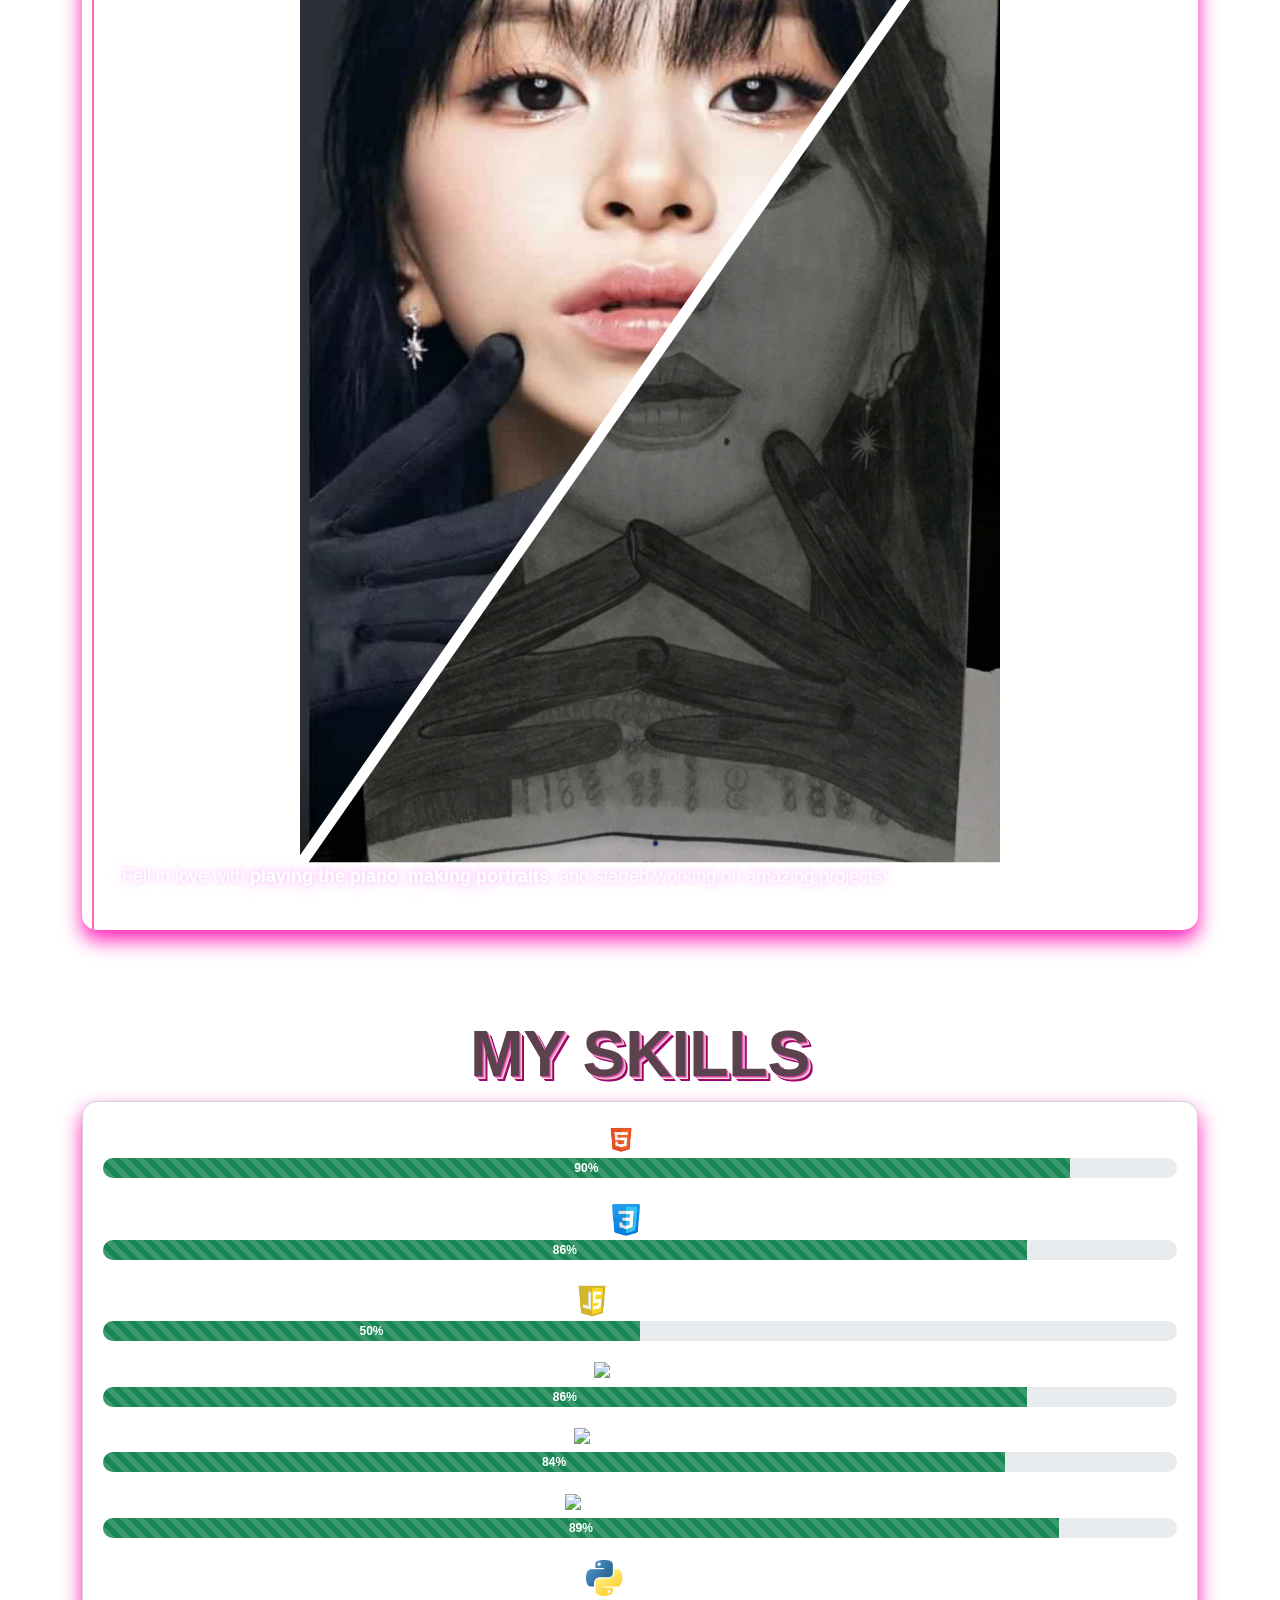
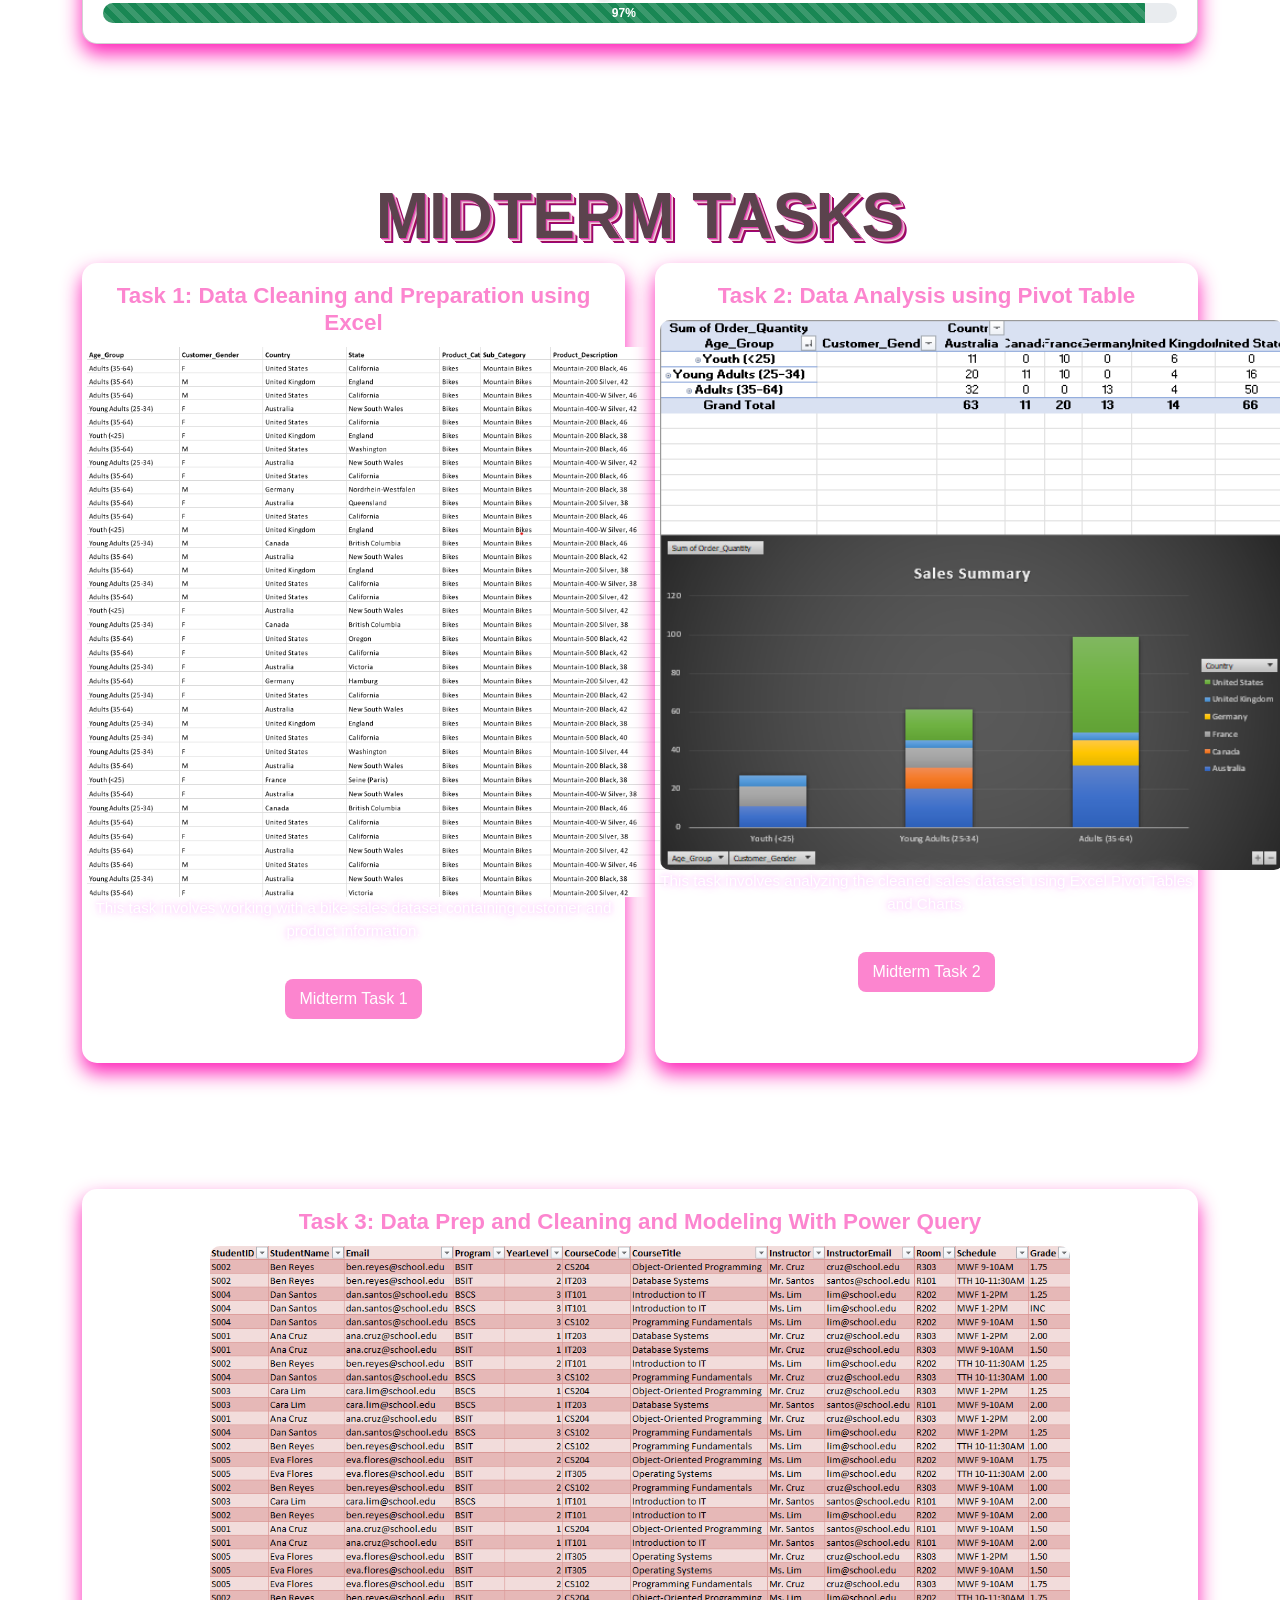
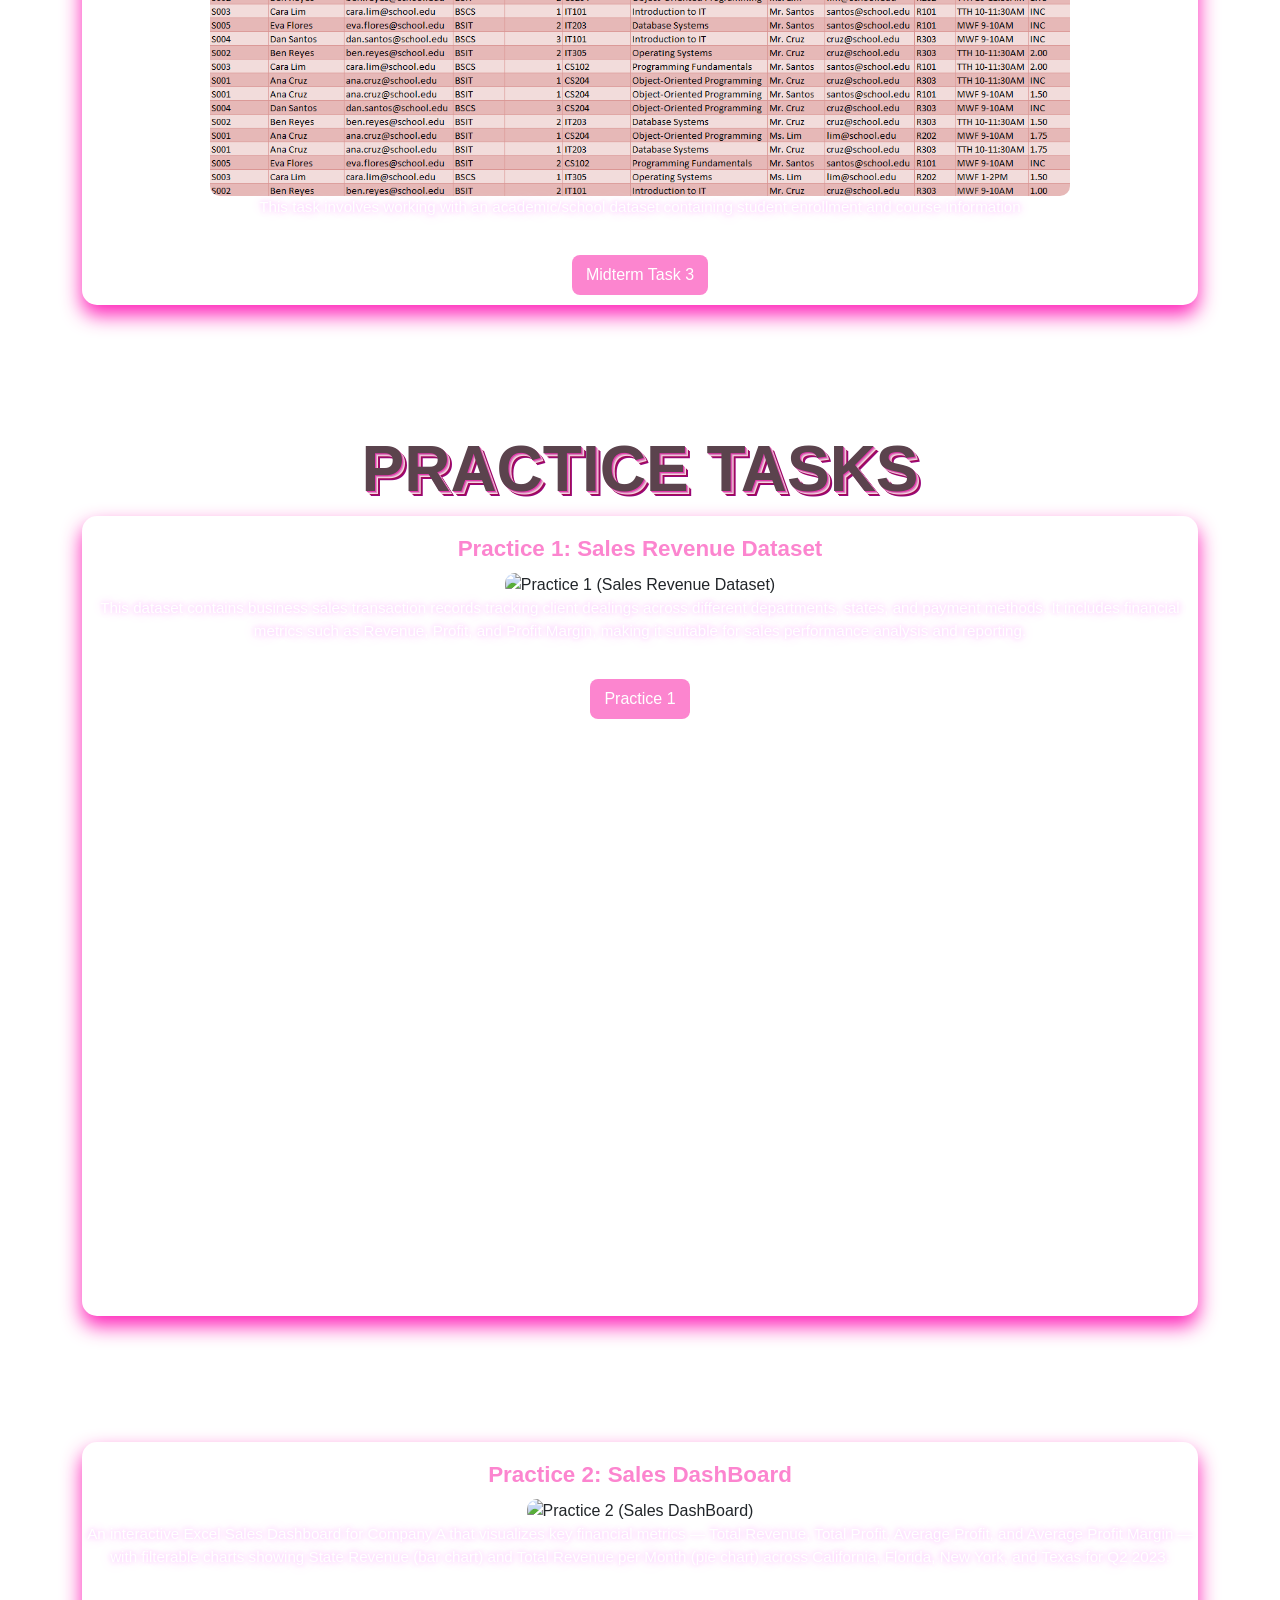
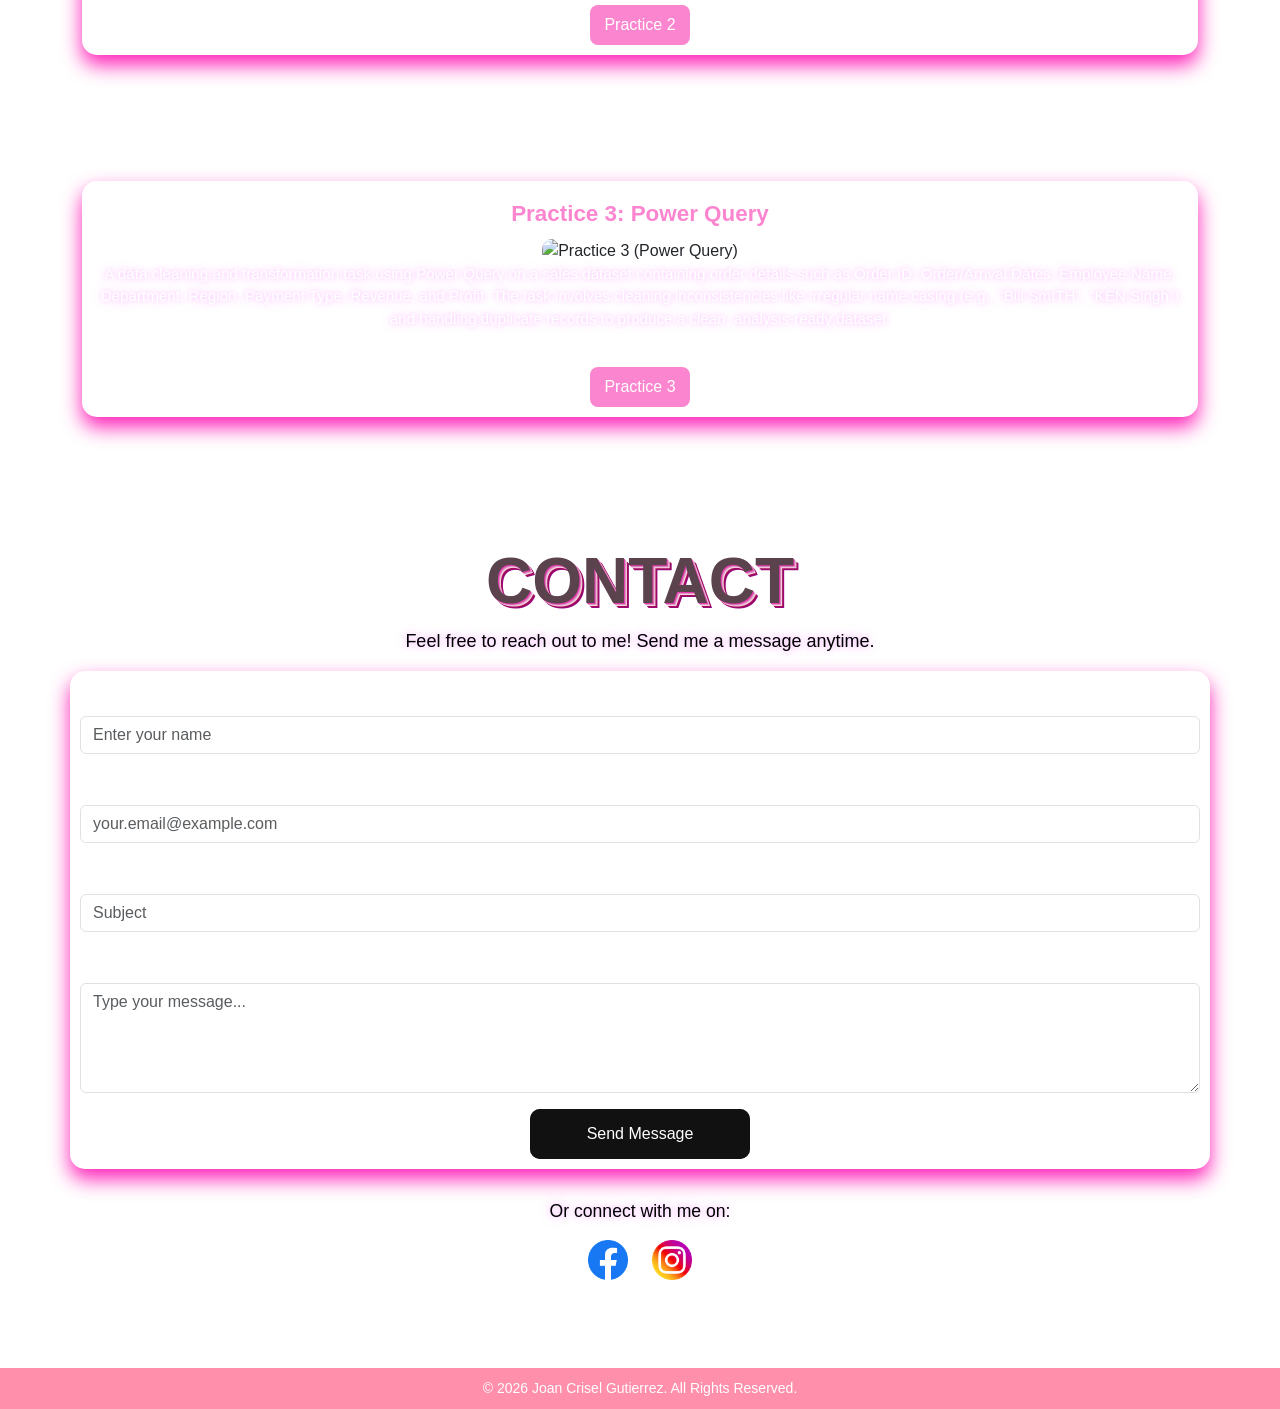
==== commit daa07193: "Update print statement from 'Hello' to 'Goodbye'" ====
--- a/index.html
+++ b/index.html
@@ -232,7 +232,7 @@
             <!-- Practice Task 1 -->
             <div class="project-card text-center">
             <h3><b>Practice 1: Sales Revenue Dataset</b></h3>
-              <img src="Practice/practice1.png" alt="Practice 1 (Sales Revenue Dataset)">
+              <img src="practice1.png" alt="Practice 1 (Sales Revenue Dataset)">
               <p class="neon-text">This dataset contains business sales transaction records tracking client dealings across different departments, states, and payment methods. It includes financial metrics such as Revenue, Profit, and Profit Margin, making it suitable for sales performance analysis and reporting.</p>
               <div class="btn-group">
                 <a href="https://docs.google.com/spreadsheets/d/13gcI2p8vX2rUc7X_x8fYNW8FdT1NHjqa/edit?usp=drive_link&ouid=113255781339829692416&rtpof=true&sd=true" target="_blank">Practice 1</a>
@@ -244,7 +244,7 @@
             <!-- Practice Task 2 -->
             <div class="project-card text-center">
             <h3><b>Practice 2: Sales DashBoard</b></h3>
-              <img src="Practice/practice2.png" alt="Practice 2 (Sales DashBoard)">
+              <img src="practice2.png" alt="Practice 2 (Sales DashBoard)">
               <p class="neon-text">An interactive Excel Sales Dashboard for Company A that visualizes key financial metrics — Total Revenue, Total Profit, Average Profit, and Average Profit Margin — with filterable charts showing State Revenue (bar chart) and Total Revenue per Month (pie chart) across California, Florida, New York, and Texas for Q2 2023.</p>
               <div class="btn-group">
                 <a href="https://docs.google.com/spreadsheets/d/11mHVujsrCN8_Y4prr0fG3D74V1A9H3r4/edit?usp=drive_link&ouid=113255781339829692416&rtpof=true&sd=true" target="_blank">Practice 2</a>
@@ -256,7 +256,7 @@
             <!-- Practice Task 3 -->
             <div class="project-card text-center">
             <h3><b>Practice 3: Power Query</b></h3>
-              <img src="Practice/practice3.png" alt="Practice 3 (Power Query)">
+              <img src="practice3.png" alt="Practice 3 (Power Query)">
               <p class="neon-text">A data cleaning and transformation task using Power Query on a sales dataset containing order details such as Order ID, Order/Arrival Dates, Employee Name, Department, Region, Payment Type, Revenue, and Profit. The task involves cleaning inconsistencies like irregular name casing (e.g., "Bill SmITH", "KEN Singh") and handling duplicate records to produce a clean, analysis-ready dataset.</p>
               <div class="btn-group">
                 <a href="https://docs.google.com/spreadsheets/d/1ofAkb1WL9gKTkiHxdOHGQ9Ljb0ZLQnSS/edit?usp=drive_link&ouid=113255781339829692416&rtpof=true&sd=true" target="_blank">Practice 3</a>
@@ -311,4 +311,4 @@
         &copy; 2026 Joan Crisel Gutierrez. All Rights Reserved.
     </footer>
 </body>
-</html>+</html>
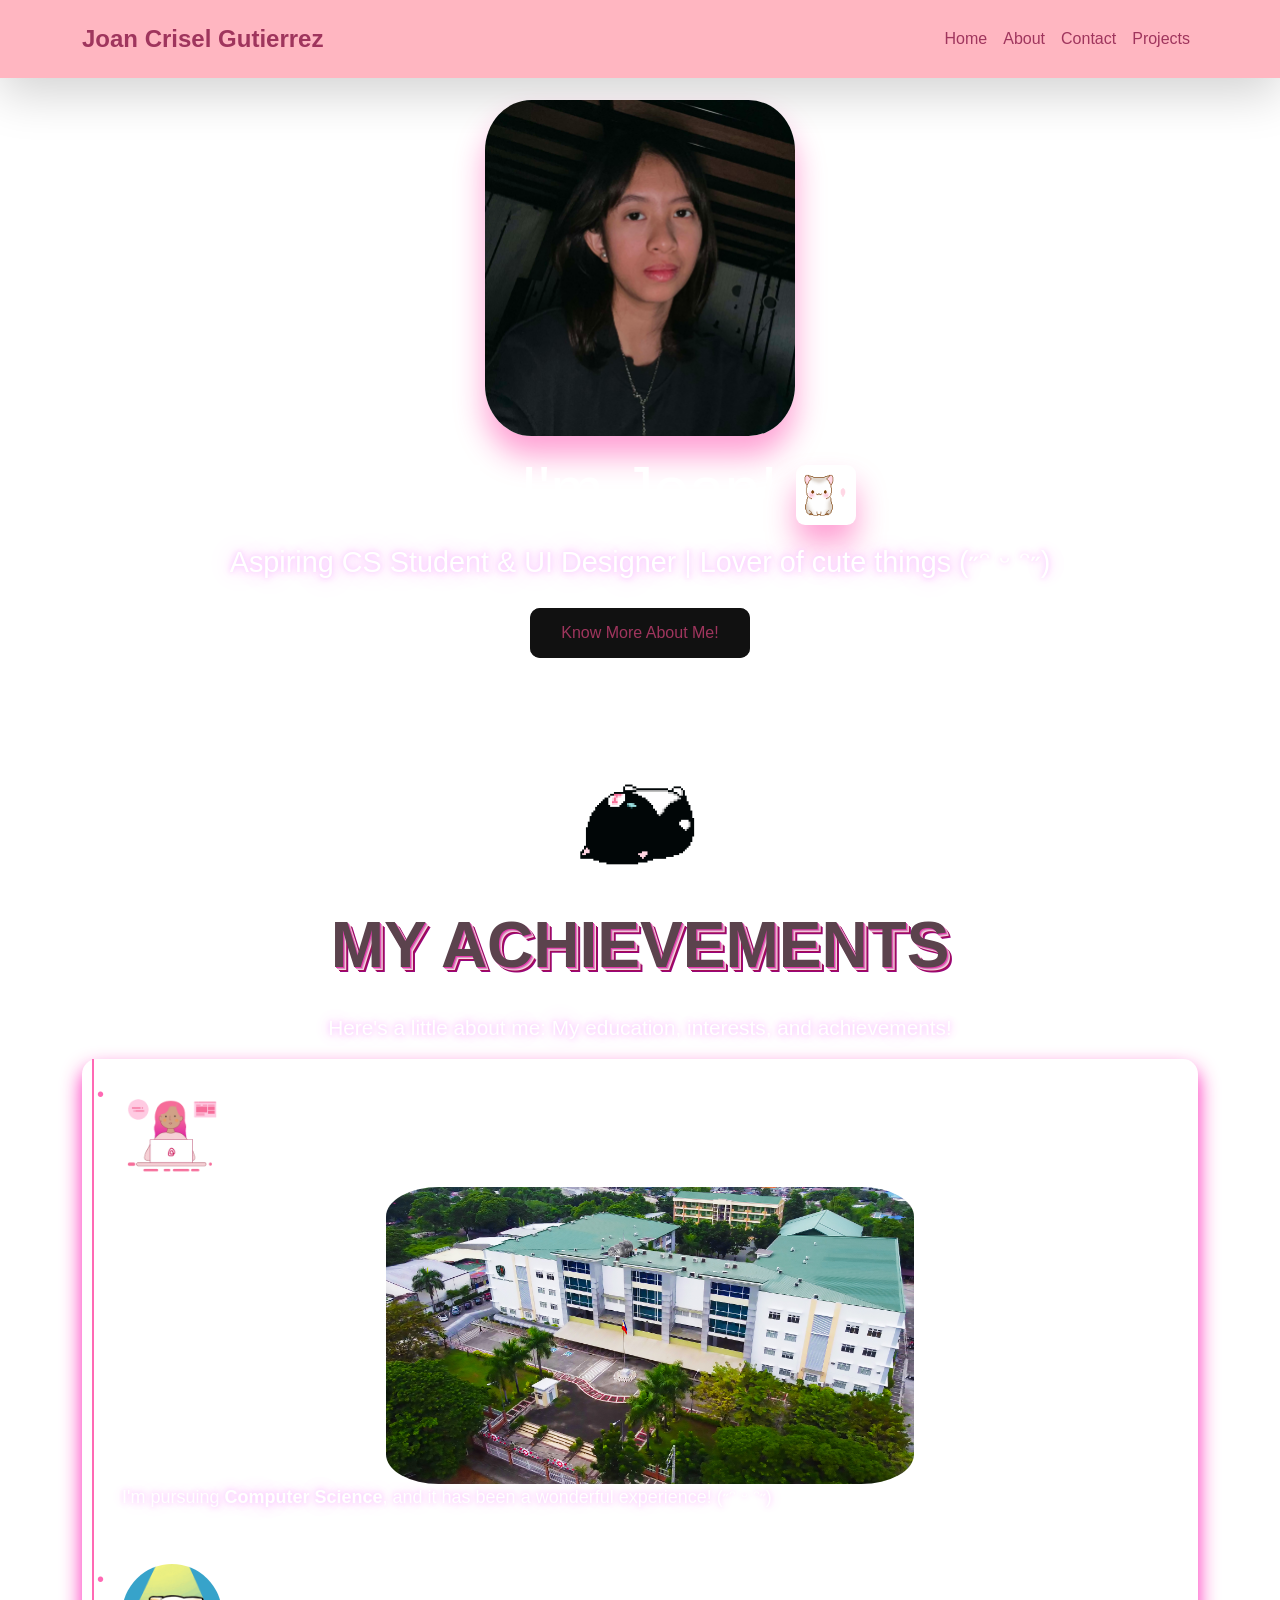
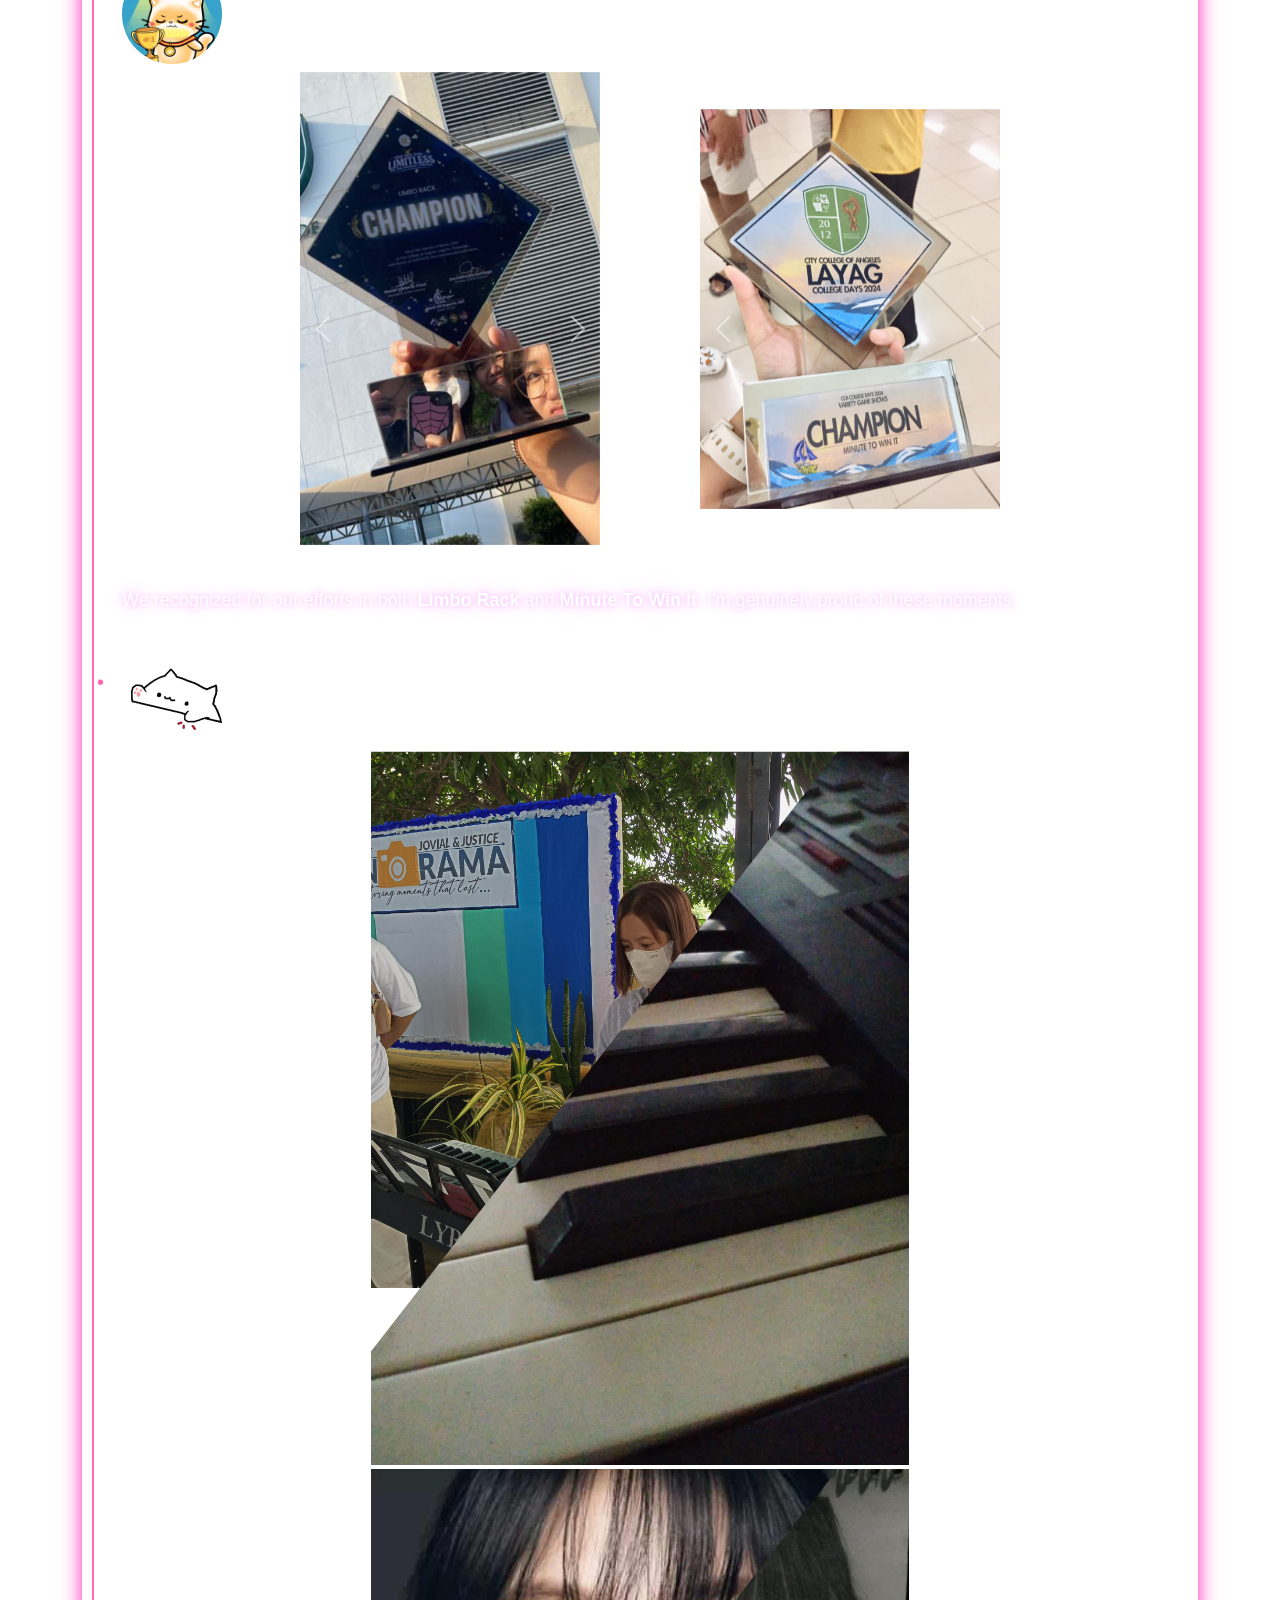
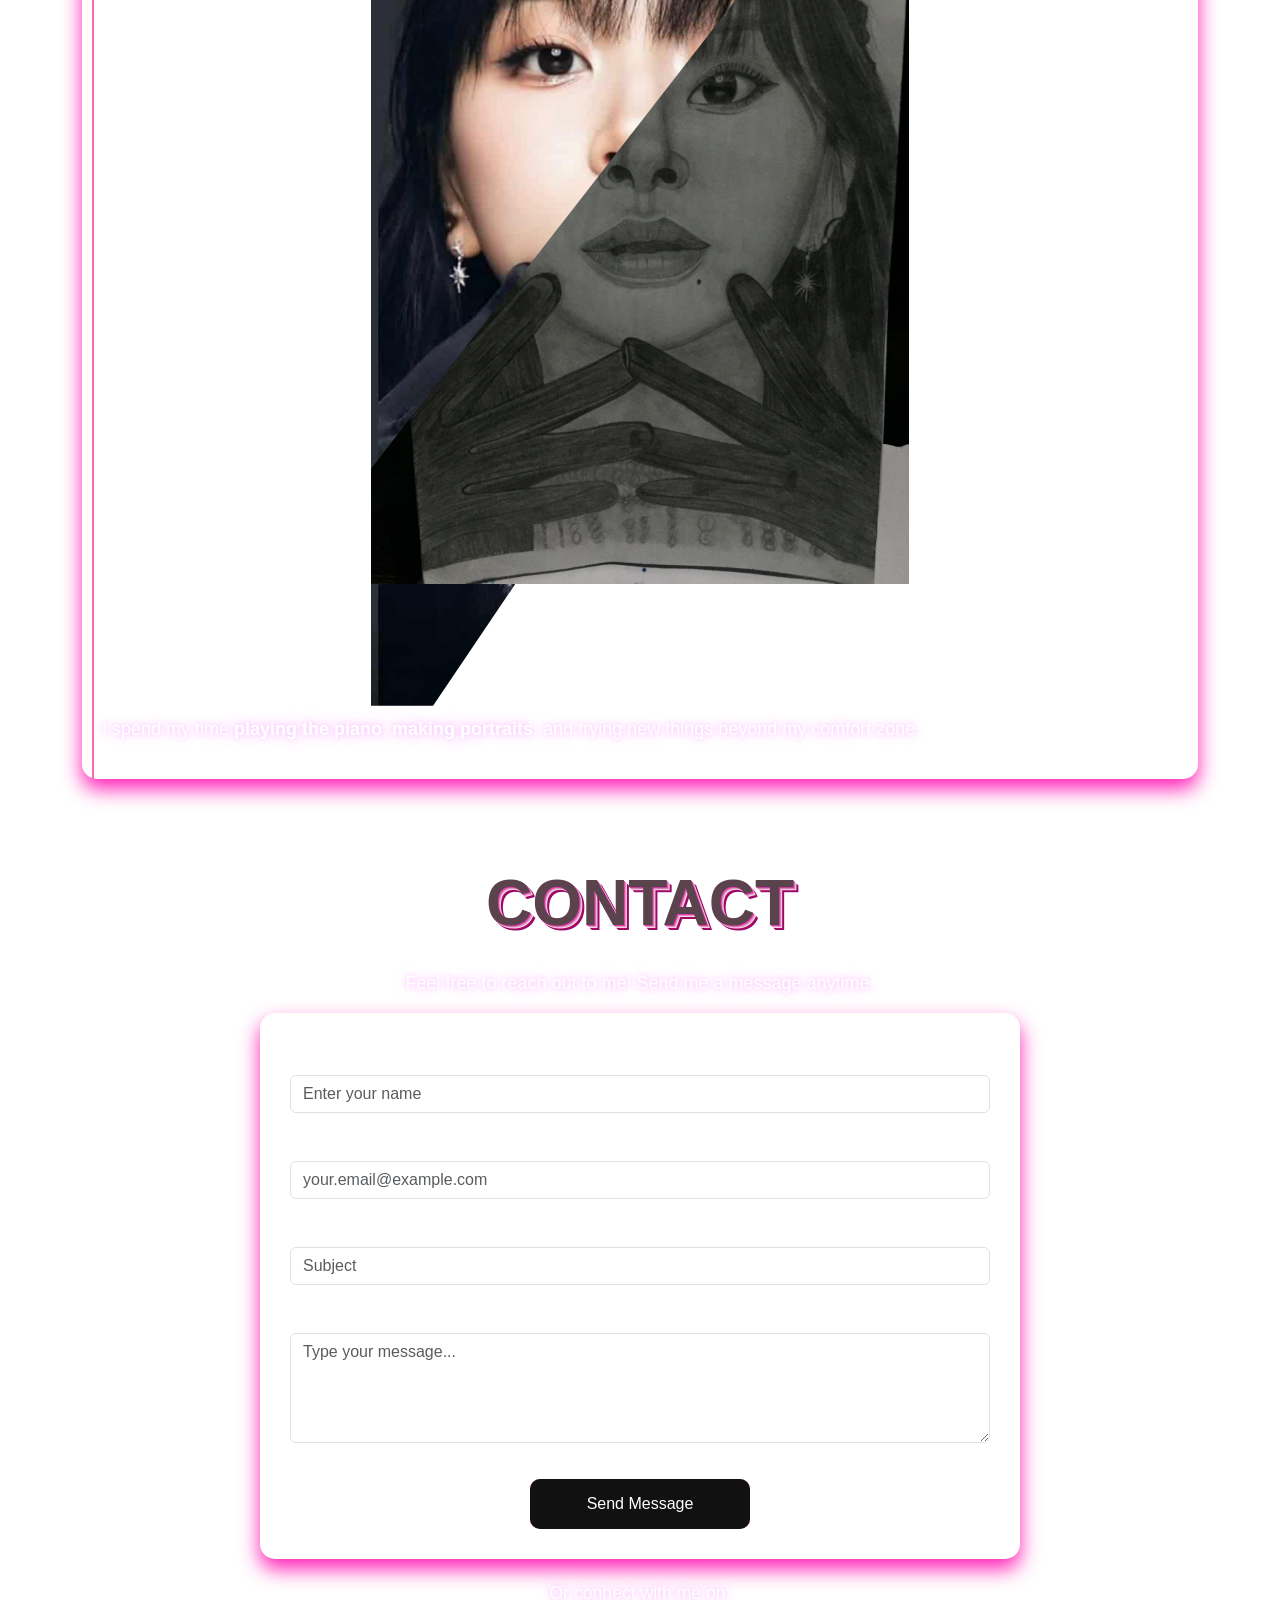
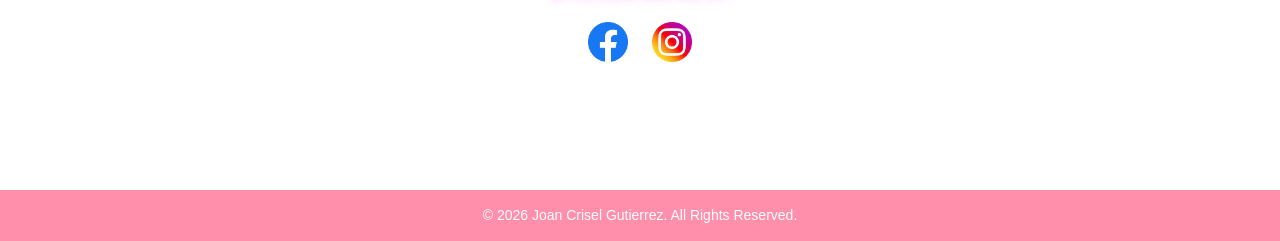
==== commit 01de9ee2: "Add files via upload" ====
--- a/index.html
+++ b/index.html
@@ -3,312 +3,433 @@
 <head>
     <meta charset="UTF-8">
     <meta name="viewport" content="width=device-width, initial-scale=1.0">
-    <title>My Portfolio</title>
-    <link rel="icon" type="png" href="favicon1.3.png">
+    <title>Joan Crisel Gutierrez | Portfolio</title>
+    <link rel="icon" type="image/png" href="favicon1.3.png">
     <link href="https://cdn.jsdelivr.net/npm/bootstrap@5.3.0/dist/css/bootstrap.min.css" rel="stylesheet">
     <script src="https://code.jquery.com/jquery-3.6.0.min.js"></script>
     <script src="https://cdn.jsdelivr.net/npm/bootstrap@5.3.0/dist/js/bootstrap.bundle.min.js"></script>
-    <link rel="stylesheet" href="styles.css">
+    <style>
+        * {
+            margin: 0;
+            padding: 0;
+            box-sizing: border-box;
+        }
+
+        body {
+            background: url(https://i.pinimg.com/originals/17/f7/07/17f70709ccb40a1268681958f4cbe44c.gif);
+            background-size: contain;
+            display: flex;
+            flex-direction: column;
+            gap: 30px;
+            font-family: 'bubble', cursive, sans-serif;
+            scroll-behavior: smooth;
+        }
+
+        .navbar {
+            background-color: #ffb6c1;
+        }
+        .navbar-brand {
+            color: #9f355d;
+            font-weight: bold;
+            font-size: 1.5rem;
+        }
+        .nav-link {
+            color: #9f355d !important;
+            font-weight: 500;
+            transition: 0.3s;
+        }
+        .nav-link:hover {
+            color: #ff4d8c !important;
+            transform: scale(1.05);
+        }
+
+        section {
+            scroll-margin-top: 100px;
+        }
+
+        .hero {
+            text-align: center;
+            padding: 100px 20px;
+        }
+        .hero img {
+            width: 25%;
+            height: auto;
+            border-radius: 15%;
+            box-shadow: 0 20px 30px rgba(255, 20, 147, 0.4);
+        }
+        .shadow-dance-text {
+            font-size: 4rem;
+            color: #fffffff3;
+            animation: shadow-dance 3s infinite;
+        }
+        @keyframes shadow-dance {
+            0%, 100% { text-shadow: 5px 5px 0 #e017b1, 10px 10px 0 #fc85cf; }
+            50% { text-shadow: -5px -5px 0 #fc85cf, -10px -10px 0 #e017b1; }
+        }
+
+        .neon-text {
+            font-size: 1.1rem;
+            color: #ffffff;
+            text-shadow: 0 0 5px #f9ceff, 0 0 10px #f9ceff, 0 0 20px #f9ceff, 0 0 40px #f9ceff;
+            animation: glow 1.5s infinite alternate;
+        }
+        @keyframes glow {
+            40% { text-shadow: 0 0 10px #ff2fe3, 0 0 20px #ff2fe3, 0 0 40px #ff2fe3, 0 0 80px #ff2fe3; }
+            100% { text-shadow: 0 0 5px #86036e, 0 0 10px #86036e, 0 0 20px #86036e, 0 0 40px #86036e; }
+        }
+
+        .glow-on-hover {
+            width: 220px;
+            height: 50px;
+            border: none;
+            outline: none;
+            color: #ffffff;
+            background: #4b4b4b;
+            cursor: pointer;
+            position: relative;
+            z-index: 0;
+            border-radius: 10px;
+            margin: 20px auto 0;
+        }
+        .glow-on-hover:before {
+            content: '';
+            background: linear-gradient(45deg, #fd63c5, #990a0a, #785aff, #af4545, #ffb1ee, #ff00ee, #ff9501, #ff00c8, #ffffff);
+            position: absolute;
+            top: -2px;
+            left:-2px;
+            background-size: 400%;
+            z-index: -1;
+            filter: blur(5px);
+            width: calc(100% + 4px);
+            height: calc(100% + 4px);
+            animation: glowing 20s linear infinite;
+            opacity: 0;
+            transition: opacity .3s ease-in-out;
+            border-radius: 10px;
+        }
+        .glow-on-hover:hover:before { opacity: 1; }
+        .glow-on-hover:after {
+            z-index: -1;
+            content: '';
+            position: absolute;
+            width: 100%;
+            height: 100%;
+            background: #111;
+            left: 0;
+            top: 0;
+            border-radius: 10px;
+        }
+        @keyframes glowing {
+            0% { background-position: 0 0; }
+            50% { background-position: 400% 0; }
+            100% { background-position: 0 0; }
+        }
+
+        .card {
+            background: url(https://i.pinimg.com/originals/c8/e2/5f/c8e25f6f7976b69bf2712f9143c6f9c1.gif);
+            background-size: 100%;
+            color: white;
+            border-radius: 15px;
+            padding: 20px;
+            box-shadow: 0 10px 20px rgba(255, 0, 174, 0.876);
+            transition: transform 0.3s;
+            text-align: center;
+        }
+        .card:hover { transform: scale(1.02); }
+        .progress { height: 20px; border-radius: 10px; }
+        .progress-bar { background-color: #ff69b4 !important; }
+
+        .timeline {
+            background: url(https://i.pinimg.com/originals/c8/e2/5f/c8e25f6f7976b69bf2712f9143c6f9c1.gif);
+            background-size: 100%;
+            border-radius: 15px;
+            padding: 20px;
+            box-shadow: 0 10px 20px rgba(255, 0, 174, 0.876);
+            position: relative;
+            padding-left: 20px;
+        }
+        .timeline::before {
+            content: '';
+            position: absolute;
+            left: 10px;
+            top: 0;
+            height: 100%;
+            width: 2px;
+            background-color: #ff69b4;
+        }
+        .timeline-item {
+            margin-bottom: 20px;
+            padding-left: 20px;
+            color: white;
+            position: relative;
+        }
+        .timeline-item::before {
+            content: '\2022';
+            position: absolute;
+            left: -5px;
+            color: #ff69b4;
+            font-size: 20px;
+        }
+        .carousel-container {
+            display: flex;
+            justify-content: center;
+            align-items: center;
+            gap: 100px;
+            flex-wrap: wrap;
+        }
+        .carousel { width: 300px; }
+        .gif-container {
+            display: block;
+            margin: 0 auto;
+            margin-top: -5%;
+            width: 15%;
+            height: auto;
+        }
+        .school {
+            display: block;
+            margin: 0 auto;
+            width: 50%;
+            border-radius: 10%;
+        }
+        .font1, .font2, .font4 { color: #ffffff; font-size: large; }
+        .font3 { color: #ffffff; text-align: center; }
+
+        .hobbies1, .hobbies2 {
+            --g: 6px;
+            display: grid;
+            clip-path: inset(2px);
+        }
+        .hobbies1 > img, .hobbies2 > img {
+            --_p: calc(15*var(--g));
+            grid-area: 1/1;
+            width: 50%;
+            max-width: 150%;
+            height: auto;
+            justify-self: center;
+            cursor: pointer;
+            transition: .2s .1s;
+        }
+        .hobbies1 > img:first-child, .hobbies2 > img:first-child {
+            clip-path: polygon(0 0, calc(100% + var(--_p)) 0 , 0 calc(100% + var(--_p)));
+        }
+        .hobbies1 > img:last-child, .hobbies2 > img:last-child {
+            clip-path: polygon(100% 100%, 100% calc(0% - var(--_p)), calc(0% - var(--_p)) 100%);
+        }
+        .hobbies1:hover > img:last-child, .hobbies1:hover > img:first-child:hover,
+        .hobbies2:hover > img:last-child, .hobbies2:hover > img:first-child:hover {
+            --_p: calc(50% - var(--g));
+        }
+        .hobbies1:hover > img:first-child, .hobbies1:hover > img:first-child:hover + img,
+        .hobbies2:hover > img:first-child, .hobbies2:hover > img:first-child:hover + img {
+            --_p: calc(-50% - var(--g));
+        }
+
+        .spin-text {
+            font-size: 4rem;
+            font-weight: bold;
+            text-transform: uppercase;
+            color: #5b434d;
+            text-shadow: 1px 1px 0px #e639af, 2px 2px 0px #da97bf, 3px 3px 0px #f8d1e5, 4px 4px 0px #a30e51, 5px 5px 0px #98057d;
+            animation: spin-3d 7s infinite linear;
+            display: inline-block;
+        }
+        @keyframes spin-3d {
+            0% { transform: rotateY(0deg); }
+            100% { transform: rotateY(360deg); }
+        }
+        .spin-container { text-align: center; margin-bottom: 20px; }
+
+        .social-icon img {
+            width: 40px;
+            margin: 10px;
+            transition: 0.3s;
+        }
+        .social-icon img:hover { transform: scale(1.1); }
+
+        .card1 {
+            background: url(https://i.pinimg.com/originals/c8/e2/5f/c8e25f6f7976b69bf2712f9143c6f9c1.gif);
+            padding: 30px;
+            border-radius: 15px;
+            box-shadow: 0 10px 20px rgba(255, 0, 174, 0.876);
+        }
+        .footer {
+            background-color: #ff8fab;
+            text-align: center;
+            padding: 15px;
+            color: white;
+            font-size: 14px;
+            margin-top: 40px;
+        }
+        .projects-btn {
+            background: #fc85cf;
+            padding: 12px 28px;
+            border-radius: 40px;
+            color: white;
+            font-weight: bold;
+            text-decoration: none;
+            transition: 0.3s;
+            display: inline-block;
+            margin-top: 15px;
+        }
+        .projects-btn:hover {
+            background: #aa0069;
+            color: white;
+            transform: scale(1.03);
+        }
+        @media (max-width: 768px) {
+            .hero img { width: 70%; }
+            .spin-text { font-size: 2.5rem; }
+            .carousel-container { gap: 20px; }
+            .school { width: 90%; }
+        }
+    </style>
 </head>
-
 <body>
-    <!--NAVIGATION BAR-->
-    <nav class="navbar navbar-expand-lg navbar-light fixed-top navbar p-3 shadow-lg">
-        <div class="container">
-            <a class="navbar-brand" href="#"><b>Joan Crisel Gutierrez</b></a>
-            <button class="navbar-toggler" type="button" data-bs-toggle="collapse" data-bs-target="#navbarNav">
-                <span class="navbar-toggler-icon"></span>
-            </button>
-            <div class="collapse navbar-collapse" id="navbarNav">
-                <ul class="navbar-nav ms-auto">
-                    <li class="nav-item"><a class="nav-link" href="#">Home</a></li>
-                    <li class="nav-item"><a class="nav-link" href="#achievements">About</a></li>
-                    <li class="nav-item"><a class="nav-link" href="#skills">Skills</a></li>
-                    <li class="nav-item"><a class="nav-link" href="#projects">Projects</a></li>
-                    <li class="nav-item"><a class="nav-link" href="#contact">Contact</a></li>
-                </ul>
-            </div>
-        </div>
-    </nav>
-
-    <!--PROFILE PICTURE AND BRIEF INTRODUCTION-->
-    <section class="hero container-fluid d-flex flex-column align-items-center justify-content-center" id="about">
-        <img src="My Selfie3.jpg" alt="Profile Pic" class="img-fluid">
-        <div class="shadow-dance-container">
-            <h1 class="shadow-dance-text">Hi, I'm Joan! <img src="cat1.gif" alt="GIF Cat 1"></h1>
-        </div>        
-        <div class="neon-container">
-            <h1 class="neon-text">Aspiring CS Student & UI Designer | Lover of cute things (˶ᵔ ᵕ ᵔ˶)</h1>
-        </div>
-        <button class="glow-on-hover" type="button" style="display: block; margin: 0 auto;">
-            <a class="nav-link" href="#achievements">Know More About Me!</a>
-          </button>
-    </section>
-
-    <!--ACHIEVEMENTS-->
-    <section class="container my-2" id="achievements">
+
+<nav class="navbar navbar-expand-lg navbar-light fixed-top p-3 shadow-lg">
+    <div class="container">
+        <a class="navbar-brand" href="index.html"><b>Joan Crisel Gutierrez</b></a>
+        <button class="navbar-toggler" type="button" data-bs-toggle="collapse" data-bs-target="#navbarNav">
+            <span class="navbar-toggler-icon"></span>
+        </button>
+        <div class="collapse navbar-collapse" id="navbarNav">
+            <ul class="navbar-nav ms-auto">
+                <li class="nav-item"><a class="nav-link" href="index.html">Home</a></li>
+                <li class="nav-item"><a class="nav-link" href="#about-main">About</a></li>
+                <li class="nav-item"><a class="nav-link" href="#contact">Contact</a></li>
+                <li class="nav-item"><a class="nav-link" href="projects.html">Projects</a></li>
+            </ul>
+        </div>
+    </div>
+</nav>
+
+<section class="hero container-fluid d-flex flex-column align-items-center justify-content-center" id="home">
+    <img src="Selfie.jfif" alt="Profile Pic" class="img-fluid">
+    <div class="shadow-dance-container mt-3">
+        <h1 class="shadow-dance-text">Hi, I'm Joan! <img src="cat1.gif" alt="GIF Cat 1" style="width: 60px;"></h1>
+    </div>        
+    <div class="neon-container mt-2">
+        <h1 class="neon-text" style="font-size: 1.8rem;">Aspiring CS Student & UI Designer | Lover of cute things (˶ᵔ ᵕ ᵔ˶)</h1>
+    </div>
+    <button class="glow-on-hover" type="button">
+        <a class="nav-link" href="#about-main" style="color:white;">Know More About Me!</a>
+    </button>
+</section>
+
+<section class="container my-2" id="about-main">
+    <div style="position: relative;">
         <img src="cat.gif" alt="GIF Cat1" class="gif-container">
         <div class="spin-container">
-            <h2 class="text-center spin-text">MY ACHIEVEMENTS</h2>
-        </div>
-        <p class="text-center neon-text">Here's a little about me: My education, interests, and achievements!</p>
-
-        <!--EDUCATION-->
-        <div class="timeline">
-            <div class="timeline-item">
-                <h5><img src="Girl Coding.gif" alt="GIF Girl Coding" class="gif-container2">I am currently studying at
-                    <b>City College of Angeles</b></h5>
-                <img src="CCA School.jpg" alt="CCA School" class="school">
-                <p class="font1 neon-text" style="margin-bottom: 5%;">I'm pursuing <b>Computer Science</b>, and it has been a
-                    wonderful experience! (˶ᵔ ᵕ ᵔ˶)</p>
+            <h2 class="spin-text">MY ACHIEVEMENTS</h2>
+        </div>
+        <p class="text-center neon-text" style="font-size: 1.3rem;">Here's a little about me: My education, interests, and achievements!</p>
+    </div>
+
+    <div class="timeline">
+        <div class="timeline-item">
+            <h5><img src="Girl Coding.gif" alt="GIF Girl Coding" style="width: 100px;"> I am currently studying at <b>City College of Angeles</b></h5>
+            <img src="CCA School.jpg" alt="CCA School" class="school">
+            <p class="font1 neon-text" style="margin-bottom: 5%;">I'm pursuing <b>Computer Science</b>, and it has been a wonderful experience! (˶ᵔ ᵕ ᵔ˶)</p>
+        </div>
+
+        <div class="timeline-item">
+            <h5> <img src="cat2.gif" alt="GIF Cat2" style="width: 100px; border-radius: 100px;"> We are champions in the "<b>Limbo Rack</b>" and "<b>Minute To Win It</b>" competitions during College Days at CCA.</h5>
+            <div class="carousel-container">
+                <div id="carouselLeft" class="carousel slide" data-bs-ride="carousel">
+                    <div class="carousel-inner">
+                        <div class="carousel-item active"><img src="limbo1.jpg" class="d-block w-100" alt="Limbo Rack 1.0"></div>
+                        <div class="carousel-item"><img src="limbo2.jpg" class="d-block w-100" alt="Limbo Rack 1.1"></div>
+                    </div>
+                    <button class="carousel-control-prev" type="button" data-bs-target="#carouselLeft" data-bs-slide="prev"><span class="carousel-control-prev-icon"></span></button>
+                    <button class="carousel-control-next" type="button" data-bs-target="#carouselLeft" data-bs-slide="next"><span class="carousel-control-next-icon"></span></button>
+                    <h3 class="font3">LIMBO RACK</h3>
+                </div>
+                <div id="carouselRight" class="carousel slide" data-bs-ride="carousel">
+                    <div class="carousel-inner">
+                        <div class="carousel-item active"><img src="minutetowinit1.jpg" class="d-block w-100" alt="Minute To Win It 1.0"></div>
+                        <div class="carousel-item"><img src="minutetowinit2.jpg" class="d-block w-100" alt="Minute To Win It 1.1"></div>
+                    </div>
+                    <button class="carousel-control-prev" type="button" data-bs-target="#carouselRight" data-bs-slide="prev"><span class="carousel-control-prev-icon"></span></button>
+                    <button class="carousel-control-next" type="button" data-bs-target="#carouselRight" data-bs-slide="next"><span class="carousel-control-next-icon"></span></button>
+                    <h3 class="font3">MINUTE TO WIN IT</h3>
+                </div>
             </div>
-
-
-            <!--AWARDS-->
-            <div class="timeline-item">
-                <h5> <img src="cat2.gif" alt="GIF Cat2" class="gif-container3"> We are champions in the "<b>Limbo
-                        Rack</b>" and "<b>Minute To Win It</b>" competitions during College Days at CCA.</h5>
-                <div class="carousel-container">
-                    <div id="carouselLeft" class="carousel slide" data-bs-ride="carousel">
-                        <div class="carousel-inner">
-                            <div class="carousel-item active">
-                                <img src="limbo1.jpg" class="d-block w-100" style="width: 100px; height: auto;"
-                                    alt="Limbo Rack 1.0 (Champion)">
-                            </div>
-                            <div class="carousel-item">
-                                <img src="limbo2.jpg" class="d-block w-100" alt="Limbo Rack 1.1 (Champion)" style="width: 100px; height: auto;">
-                            </div>
-                        </div>
-                        <button class="carousel-control-next" type="button" data-bs-target="#carouselLeft"
-                            data-bs-slide="next">
-                            <span class="carousel-control-next-icon"></span>
-                        </button>
-                        <button class="carousel-control-prev" type="button" data-bs-target="#carouselLeft"
-                            data-bs-slide="prev">
-                            <span class="carousel-control-prev-icon"></span>
-                        </button>
-                        <h3 class="font3">LIMBO RACK</h3>
-                    </div>
-
-                    <div id="carouselRight" class="carousel slide" data-bs-ride="carousel">
-                        <div class="carousel-inner">
-                            <div class="carousel-item active">
-                                <img src="minutetowinit1.jpg" class="d-block w-100"
-                                    alt="Minute To Win It 1.0 (Champion)">
-                            </div>
-                            <div class="carousel-item">
-                                <img src="minutetowinit2.jpg" class="d-block w-100"
-                                    alt="Minute To Win It 1.1 (Champion)">
-                            </div>
-                        </div>
-                        <button class="carousel-control-prev" type="button" data-bs-target="#carouselRight"
-                            data-bs-slide="prev">
-                            <span class="carousel-control-prev-icon"></span>
-                        </button>
-                        <button class="carousel-control-next" type="button" data-bs-target="#carouselRight"
-                            data-bs-slide="next">
-                            <span class="carousel-control-next-icon"></span>
-                        </button>
-                        <h3 class="font3">MINUTE TO WIN IT</h3>
-                    </div>
-                </div>
-                <p class="font2 neon-text" style="margin-bottom: 5%;"> We recognized for our efforts in both <b>Limbo Rack</b> and
-                    <b>Minute To Win It</b>. I'm super proud of these moments!</p>
-
-                <!--HOBBIES-->
-                <div class="timeline-item mt-3">
-                    <h5><img src="taptapcat1.gif" alt="GIF Cat" style="width: 100px; height: auto;"> My hobbies are playing the <b>piano</b>, listening to <b>music</b>, and making <b>portraits</b>.</h5>
-                </div>
-                <div class="hobbies1">
-                    <img src="piano1.jpg" alt="My photo while playing the piano.">
-                    <img src="piano2.jpg" alt="This is a piano.">
-                </div>
-                <div class="hobbies2">
-                    <img src="chae.jpg" alt="Chaeyoung's photo." class="d-block">
-                    <img src="Portrait.jpg" alt="The portrait I made." class="d-block">
-                </div>
-                <p class="font4 neon-text">Fell in love with <b>playing the piano</b>, <b>making portraits</b>, and started
-                    working on amazing projects!</p>
-    </section>
-
-    <!--SKILLS-->
-    <section class="container my-5" id="skills">
-        <div class="spin-container">
-            <h2 class="text-center spin-text">MY SKILLS</h2>
-        </div>
-        <div class="card mb-2">
-            <p style="margin-bottom: 0%; font-family: 'Courier New', Courier, monospace;"><img src="html.png"
-                    alt="HTML icon" style="width: 40px; height: auto;"><b>HTML</b></p>
-            <div class="progress" style="height:20px;">
-                <div class="progress-bar bg-success progress-bar-striped progress-bar-animated" style="width: 90%">
-                    <b>90%</b></div>
-            </div>
-            <p style="margin-top: 2%; margin-bottom: 0%; font-family: 'Courier New', Courier, monospace;"><img
-                    src="css.png" alt="CSS icon" style="width: 40px; height: auto;"><b>CSS</b></p>
-            <div class="progress" style="height:20px;">
-                <div class="progress-bar bg-success progress-bar-striped progress-bar-animated" style="width: 86%">
-                    <b>86%</b></div>
-            </div>
-            <p style="margin-top: 2%; margin-bottom: 0%; font-family: 'Courier New', Courier, monospace;"><img
-                    src="javascript.png" alt="JavaScript icon" style="width: 40px; height: auto;"><b>JavaScript</b></p>
-            <div class="progress" style="height:20px;">
-                <div class="progress-bar bg-success progress-bar-striped progress-bar-animated" style="width: 50%">
-                    <b>50%</b></div>
-            </div>
-            <p style="margin-top: 2%; margin-bottom: 0%; font-family: 'Courier New', Courier, monospace;"><img
-                src="c.png" alt="C icon" style="width: 40px; height: auto;"><b> C</b></p>
-            <div class="progress" style="height:20px;">
-                <div class="progress-bar bg-success progress-bar-striped progress-bar-animated" style="width: 86%">
-                    <b>86%</b></div>
-            </div>
-            <p style="margin-top: 2%; margin-bottom: 0%; font-family: 'Courier New', Courier, monospace;"><img
-                src="c++.png" alt="C++ icon" style="width: 40px; height: auto;"><b> C++</b></p>
-            <div class="progress" style="height:20px;">
-                <div class="progress-bar bg-success progress-bar-striped progress-bar-animated" style="width: 84%">
-                    <b>84%</b></div>
-            </div>
-            <p style="margin-top: 2%; margin-bottom: 0%; font-family: 'Courier New', Courier, monospace;"><img
-                src="java.png" alt="Java icon" style="width: 40px; height: auto;"><b> Java</b></p>
-            <div class="progress" style="height:20px;">
-                <div class="progress-bar bg-success progress-bar-striped progress-bar-animated" style="width: 89%">
-                    <b>89%</b></div>
-            </div>
-            <p style="margin-top: 2%; margin-bottom: 0%; font-family: 'Courier New', Courier, monospace;"><img
-                src="python.png" alt="Python icon" style="width: 40px; height: auto;"><b> Python</b></p>
-            <div class="progress" style="height:20px;">
-                <div class="progress-bar bg-success progress-bar-striped progress-bar-animated" style="width: 97%">
-                    <b>97%</b></div>
-        </div>
-    </section>
-
-    <!--1.0 MIDTERM PROJECTS-->
-    <section class="container my-5" id="midterm tasks">
-        <div class="spin-container">
-            <h2 class="text-center spin-text">MIDTERM TASKS</h2>
-        </div>
-        <div class="projects-grid">
-            <!-- Midterm Task 1 -->
-            <div class="project-card text-center">
-            <h3><b>Task 1: Data Cleaning and Preparation using Excel</b></h3>
-              <img src="midtermTask1.png" alt="Midterm Task 1 (Data Cleaning and Preparation using Excel)">
-              <p class="neon-text">This task involves working with a bike sales dataset containing customer and product information.</p>
-                                    
-              <div class="btn-group">
-                <a href="https://docs.google.com/spreadsheets/d/1qxkaRuORtKlK1gpF1A5-fuWJXiKmAAeV/edit?usp=sharing&ouid=113255781339829692416&rtpof=true&sd=true" target="_blank">Midterm Task 1</a>
-              </div>
-            </div>
-            <!-- Midterm Task 2 -->
-            <div class="project-card text-center">
-            <h3><b>Task 2: Data Analysis using Pivot Table</b></h3>
-              <img src="midtermTask2.png" alt="Midterm Task 2 (Data Analysis using Pivot Table)">
-              <p class="neon-text">This task involves analyzing the cleaned sales dataset using Excel Pivot Tables and Charts.</p>
-              <div class="btn-group">
-                <a href="https://docs.google.com/spreadsheets/d/1i4a2RlbWHLk8vXw3LMC2v6tLtSn6Fx85/edit?usp=sharing&ouid=113255781339829692416&rtpof=true&sd=true" target="_blank">Midterm Task 2</a>
-              </div>
-          </div>
-        </section>
-
-        <!--1.1 MIDTERM PROJECTS-->
-    <section class="container my-5" id="midterm tasks">
-        
-            <!-- Midterm Task 3 -->
-            <div class="project-card text-center">
-            <h3><b>Task 3: Data Prep and Cleaning and Modeling With Power Query</b></h3>
-              <img src="midtermTask3.png" alt="Midterm Task 3 (Data Prep and Cleaning and Modeling With Power Query)">
-              <p class="neon-text">This task involves working with an academic/school dataset containing student enrollment and course information</p>
-              <div class="btn-group">
-                <a href="https://docs.google.com/spreadsheets/d/1XomXi1ZavBNO05vuEvQJ98aRANEi1aLI/edit?usp=sharing&ouid=113255781339829692416&rtpof=true&sd=true" target="_blank">Midterm Task 3</a>
-              </div>
-          </div>
-        </section>
-
-
-        <!--PRACTICE TASKS-->
-    <section class="container my-5" id="practice tasks">
-        <div class="spin-container">
-            <h2 class="text-center spin-text">PRACTICE TASKS</h2>
-        </div>
-        <div class="projects-grid">
-            <!-- Practice Task 1 -->
-            <div class="project-card text-center">
-            <h3><b>Practice 1: Sales Revenue Dataset</b></h3>
-              <img src="practice1.png" alt="Practice 1 (Sales Revenue Dataset)">
-              <p class="neon-text">This dataset contains business sales transaction records tracking client dealings across different departments, states, and payment methods. It includes financial metrics such as Revenue, Profit, and Profit Margin, making it suitable for sales performance analysis and reporting.</p>
-              <div class="btn-group">
-                <a href="https://docs.google.com/spreadsheets/d/13gcI2p8vX2rUc7X_x8fYNW8FdT1NHjqa/edit?usp=drive_link&ouid=113255781339829692416&rtpof=true&sd=true" target="_blank">Practice 1</a>
-              </div>
-          </div>
-        </section>
-
-        <section class="container my-5" id="practice tasks">
-            <!-- Practice Task 2 -->
-            <div class="project-card text-center">
-            <h3><b>Practice 2: Sales DashBoard</b></h3>
-              <img src="practice2.png" alt="Practice 2 (Sales DashBoard)">
-              <p class="neon-text">An interactive Excel Sales Dashboard for Company A that visualizes key financial metrics — Total Revenue, Total Profit, Average Profit, and Average Profit Margin — with filterable charts showing State Revenue (bar chart) and Total Revenue per Month (pie chart) across California, Florida, New York, and Texas for Q2 2023.</p>
-              <div class="btn-group">
-                <a href="https://docs.google.com/spreadsheets/d/11mHVujsrCN8_Y4prr0fG3D74V1A9H3r4/edit?usp=drive_link&ouid=113255781339829692416&rtpof=true&sd=true" target="_blank">Practice 2</a>
-              </div>
-          </div>
-        </section>
-
-        <section class="container my-5" id="practice tasks">
-            <!-- Practice Task 3 -->
-            <div class="project-card text-center">
-            <h3><b>Practice 3: Power Query</b></h3>
-              <img src="practice3.png" alt="Practice 3 (Power Query)">
-              <p class="neon-text">A data cleaning and transformation task using Power Query on a sales dataset containing order details such as Order ID, Order/Arrival Dates, Employee Name, Department, Region, Payment Type, Revenue, and Profit. The task involves cleaning inconsistencies like irregular name casing (e.g., "Bill SmITH", "KEN Singh") and handling duplicate records to produce a clean, analysis-ready dataset.</p>
-              <div class="btn-group">
-                <a href="https://docs.google.com/spreadsheets/d/1ofAkb1WL9gKTkiHxdOHGQ9Ljb0ZLQnSS/edit?usp=drive_link&ouid=113255781339829692416&rtpof=true&sd=true" target="_blank">Practice 3</a>
-              </div>
-          </div>
-        </section>
-        
-    <!--CONTACT-->
-    <section class="container my-5" id="contact">
-        <div class="spin-container">
-            <h2 class="text-center spin-text">CONTACT</h2>
-        </div>
-        <p class="text-center neon-text" style="font-size: large;">Feel free to reach out to me! Send me a message anytime.</p>
-        <div class="row justify-content-center">
-            <div class="card1 mb-2">
-                <form>
-                    <div class="mb-3">
-                        <label for="name" class="form-label" style="font-size: large; color: white;">Your Name</label>
-                        <input type="text" class="form-control" id="name" placeholder="Enter your name" required>
-                    </div>
-                    <div class="mb-3">
-                        <label for="email" class="form-label" style="font-size: large; color: white;">Your Email</label>
-                        <input type="email" class="form-control" id="email" placeholder="your.email@example.com" required>
-                    </div>
-                    <div class="mb-3">
-                        <label for="subject" class="form-label" style="font-size: large; color: white;">Subject</label>
-                        <input type="subject" class="form-control" id="subject" placeholder="Subject" required>
-                    </div>
-                    <div class="mb-3">
-                        <label for="message" class="form-label" style="font-size: large; color: white;">Your Message</label>
-                        <textarea class="form-control" id="message" rows="4" placeholder="Type your message..."
-                            required></textarea>
-                    </div>
-                    <div style="text-align: center;">
-                        <button class="glow-on-hover" type="submit">Send Message</button>
-                    </div>
-                </form>
-            </div>
-        </div>
-
-        <div class="text-center mt-4">
-            <h5 class="neon-text">Or connect with me on:</h5>
-            <a href="https://www.facebook.com/zowan0.0" target="_blank" class="social-icon"><img src="facebook.png"
-                    alt="Facebook"></a>
-            <a href="https://www.instagram.com/_zowan" target="_blank" class="social-icon"><img src="instagram.png"
-                    alt="instagram"></a>
-        </div>
-    </section>
-
-    <!--FOOTER-->
-    <footer class="footer">
-        &copy; 2026 Joan Crisel Gutierrez. All Rights Reserved.
-    </footer>
+            <p class="font2 neon-text" style="margin-bottom: 5%;">We recognized for our efforts in both <b>Limbo Rack</b> and <b>Minute To Win It</b>. I'm genuinely proud of these moments.</p>
+        </div>
+
+        <div class="timeline-item mt-3">
+            <h5><img src="taptapcat1.gif" alt="GIF Cat" style="width: 100px;"> My hobbies are playing the <b>piano</b>, listening to <b>music</b>, and making <b>portraits</b>.</h5>
+        </div>
+        <div class="hobbies1">
+            <img src="piano1.jpg" alt="My photo while playing the piano.">
+            <img src="piano2.jpg" alt="This is a piano.">
+        </div>
+        <div class="hobbies2">
+            <img src="chae.jpg" alt="Chaeyoung's photo.">
+            <img src="Portrait.jpg" alt="The portrait I made.">
+        </div>
+        <p class="font4 neon-text mt-2">I spend my time <b>playing the piano</b>, <b>making portraits</b>, and trying new things beyond my comfort zone.</p>
+    </div>
+</section>
+
+<section class="container my-5" id="contact">
+    <div class="spin-container">
+        <h2 class="spin-text">CONTACT</h2>
+    </div>
+    <p class="text-center neon-text" style="font-size: large;">Feel free to reach out to me! Send me a message anytime.</p>
+    <div class="row justify-content-center">
+        <div class="col-md-8 card1">
+            <form id="contactForm">
+                <div class="mb-3">
+                    <label for="name" class="form-label" style="color: white;">Your Name</label>
+                    <input type="text" class="form-control" id="name" placeholder="Enter your name" required>
+                </div>
+                <div class="mb-3">
+                    <label for="email" class="form-label" style="color: white;">Your Email</label>
+                    <input type="email" class="form-control" id="email" placeholder="your.email@example.com" required>
+                </div>
+                <div class="mb-3">
+                    <label for="subject" class="form-label" style="color: white;">Subject</label>
+                    <input type="text" class="form-control" id="subject" placeholder="Subject" required>
+                </div>
+                <div class="mb-3">
+                    <label for="message" class="form-label" style="color: white;">Your Message</label>
+                    <textarea class="form-control" id="message" rows="4" placeholder="Type your message..." required></textarea>
+                </div>
+                <div style="text-align: center;">
+                    <button class="glow-on-hover" type="submit" style="background: #ff69b4;">Send Message</button>
+                </div>
+            </form>
+        </div>
+    </div>
+    <div class="text-center mt-4">
+        <h5 class="neon-text">Or connect with me on:</h5>
+        <a href="https://www.facebook.com/zowan0.0" target="_blank" class="social-icon"><img src="facebook.png" alt="Facebook"></a>
+        <a href="https://www.instagram.com/_zowan" target="_blank" class="social-icon"><img src="instagram.png" alt="instagram"></a>
+    </div>
+</section>
+
+<footer class="footer">
+    &copy; 2026 Joan Crisel Gutierrez. All Rights Reserved.
+</footer>
+
+<script>
+    document.getElementById('contactForm')?.addEventListener('submit', function(e) {
+        e.preventDefault();
+        alert('✨ Thank you for reaching out! I will get back to you soon. ✨');
+        this.reset();
+    });
+    document.querySelectorAll('a[href^="#"]').forEach(anchor => {
+        anchor.addEventListener('click', function(e) {
+            const targetId = this.getAttribute('href');
+            if(targetId === "#" || targetId === "") return;
+            const targetElem = document.querySelector(targetId);
+            if(targetElem) {
+                e.preventDefault();
+                targetElem.scrollIntoView({ behavior: 'smooth' });
+            }
+        });
+    });
+</script>
 </body>
-</html>
+</html>
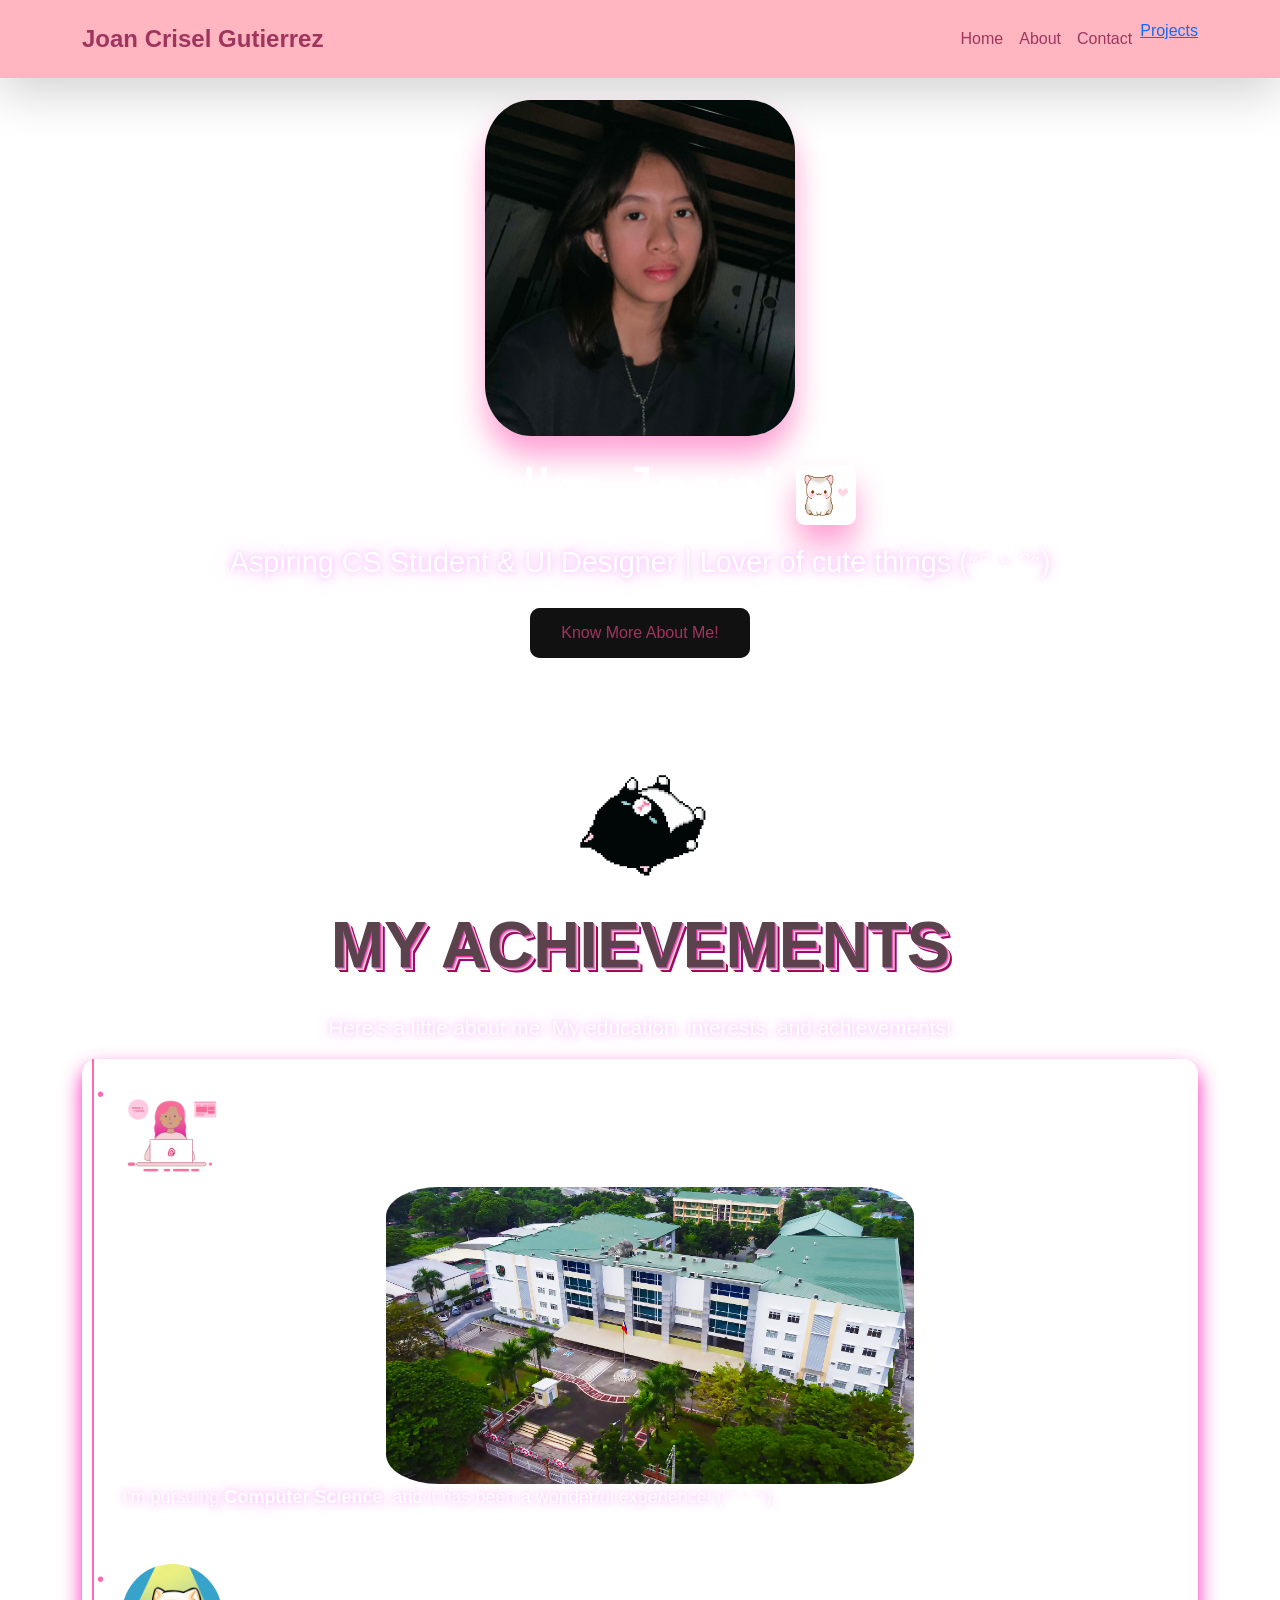
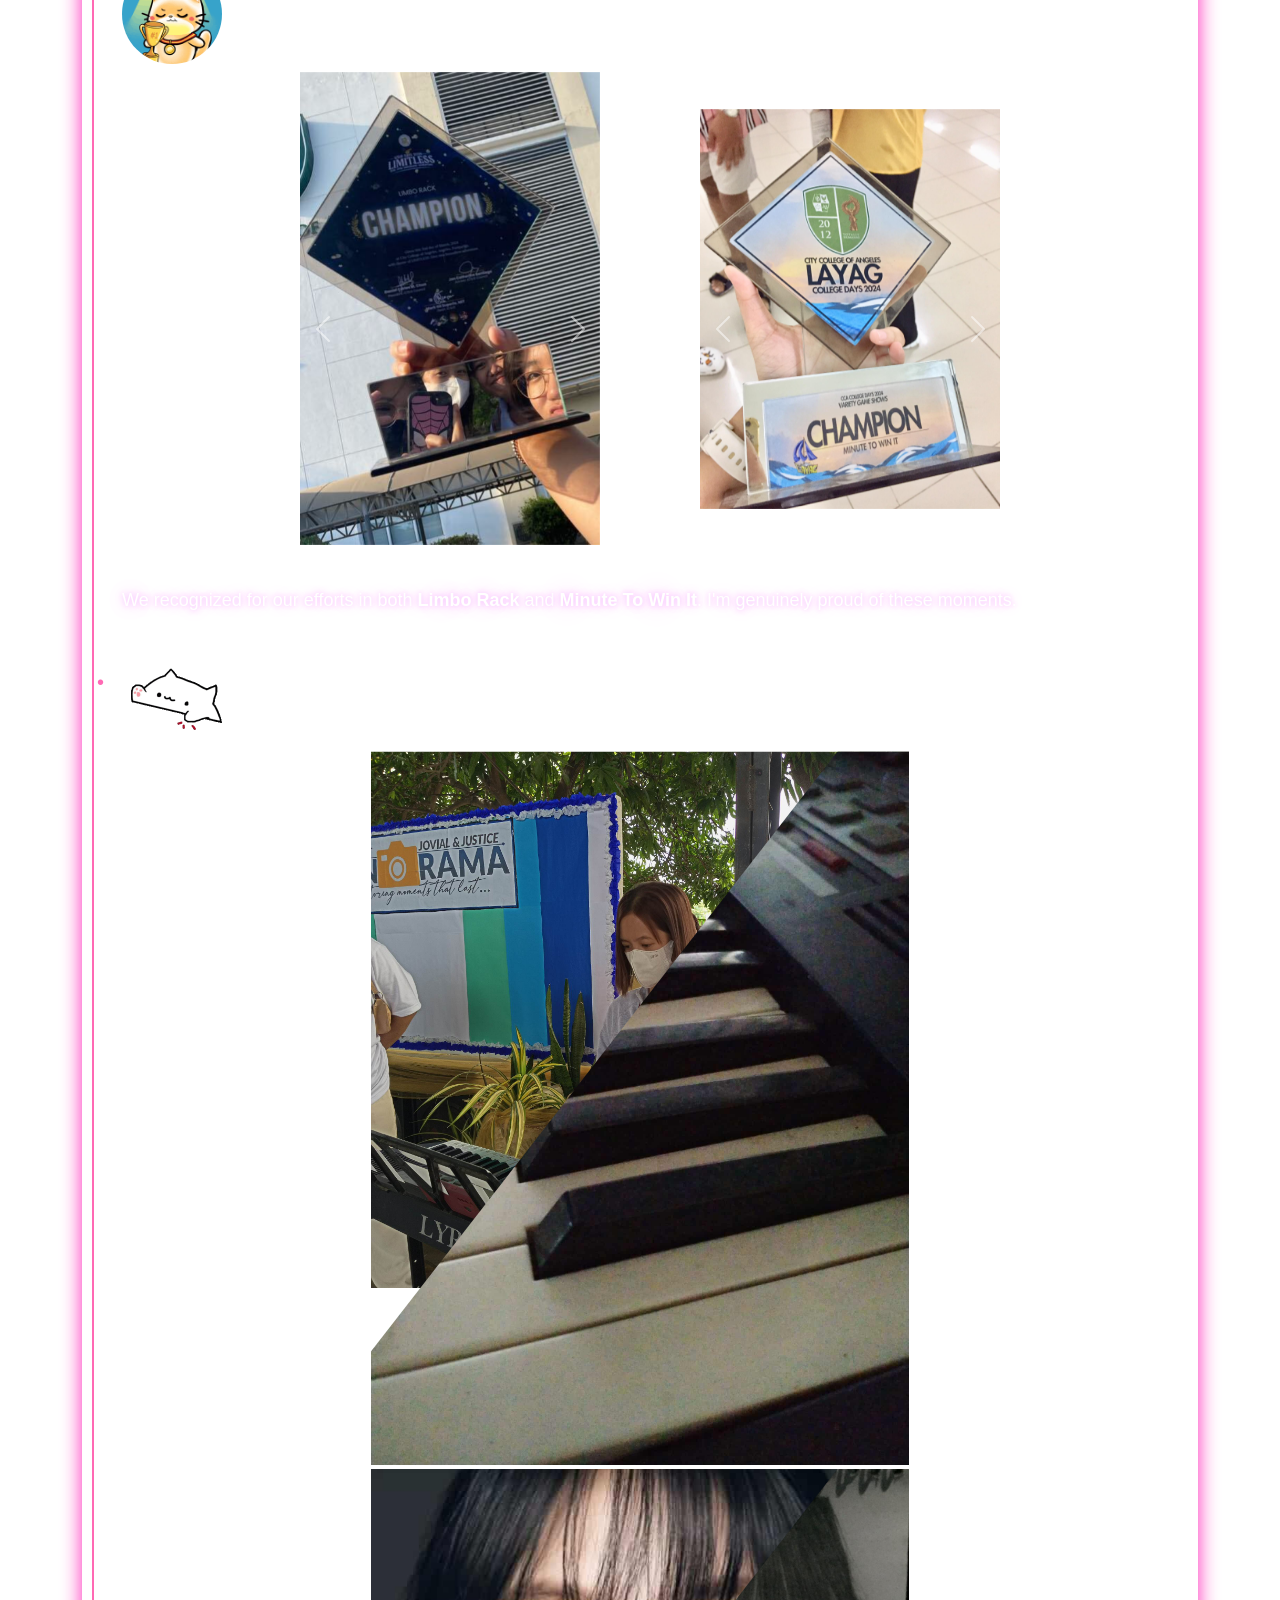
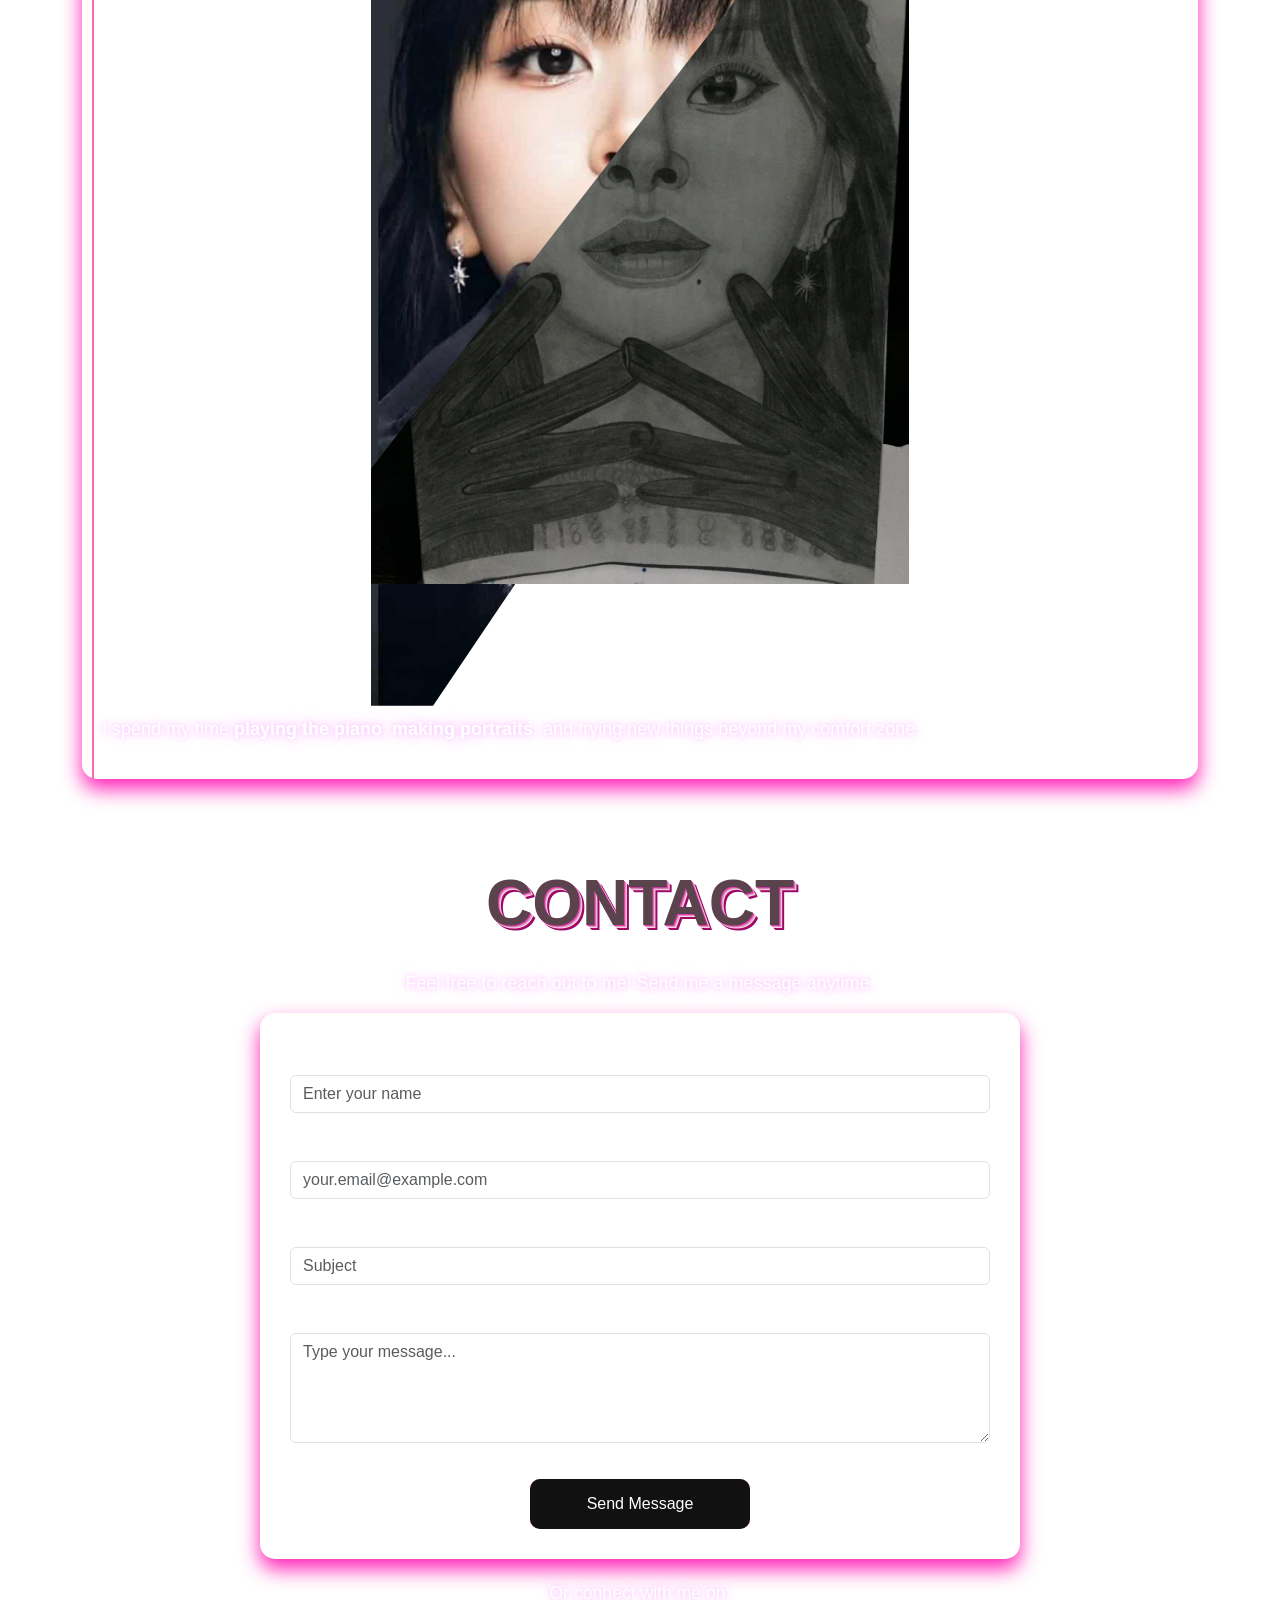
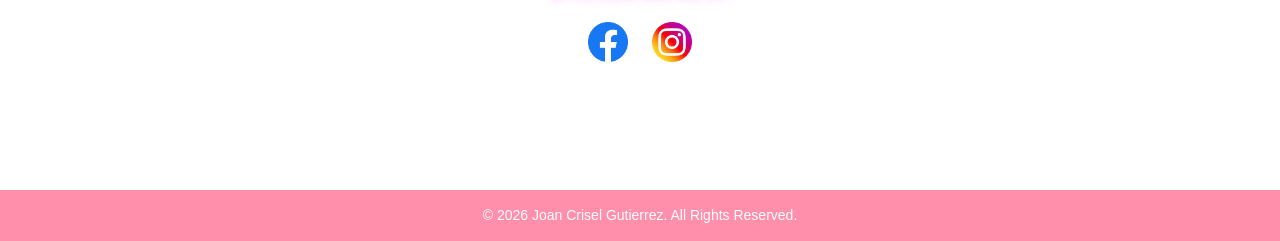
==== commit 09b56fe4: "Add files via upload" ====
--- a/index.html
+++ b/index.html
@@ -297,7 +297,7 @@
                 <li class="nav-item"><a class="nav-link" href="index.html">Home</a></li>
                 <li class="nav-item"><a class="nav-link" href="#about-main">About</a></li>
                 <li class="nav-item"><a class="nav-link" href="#contact">Contact</a></li>
-                <li class="nav-item"><a class="nav-link" href="projects.html">Projects</a></li>
+                <li class="nav-item"><a href="/PortfolioMainC302/Projects.html">Projects</a></li>
             </ul>
         </div>
     </div>
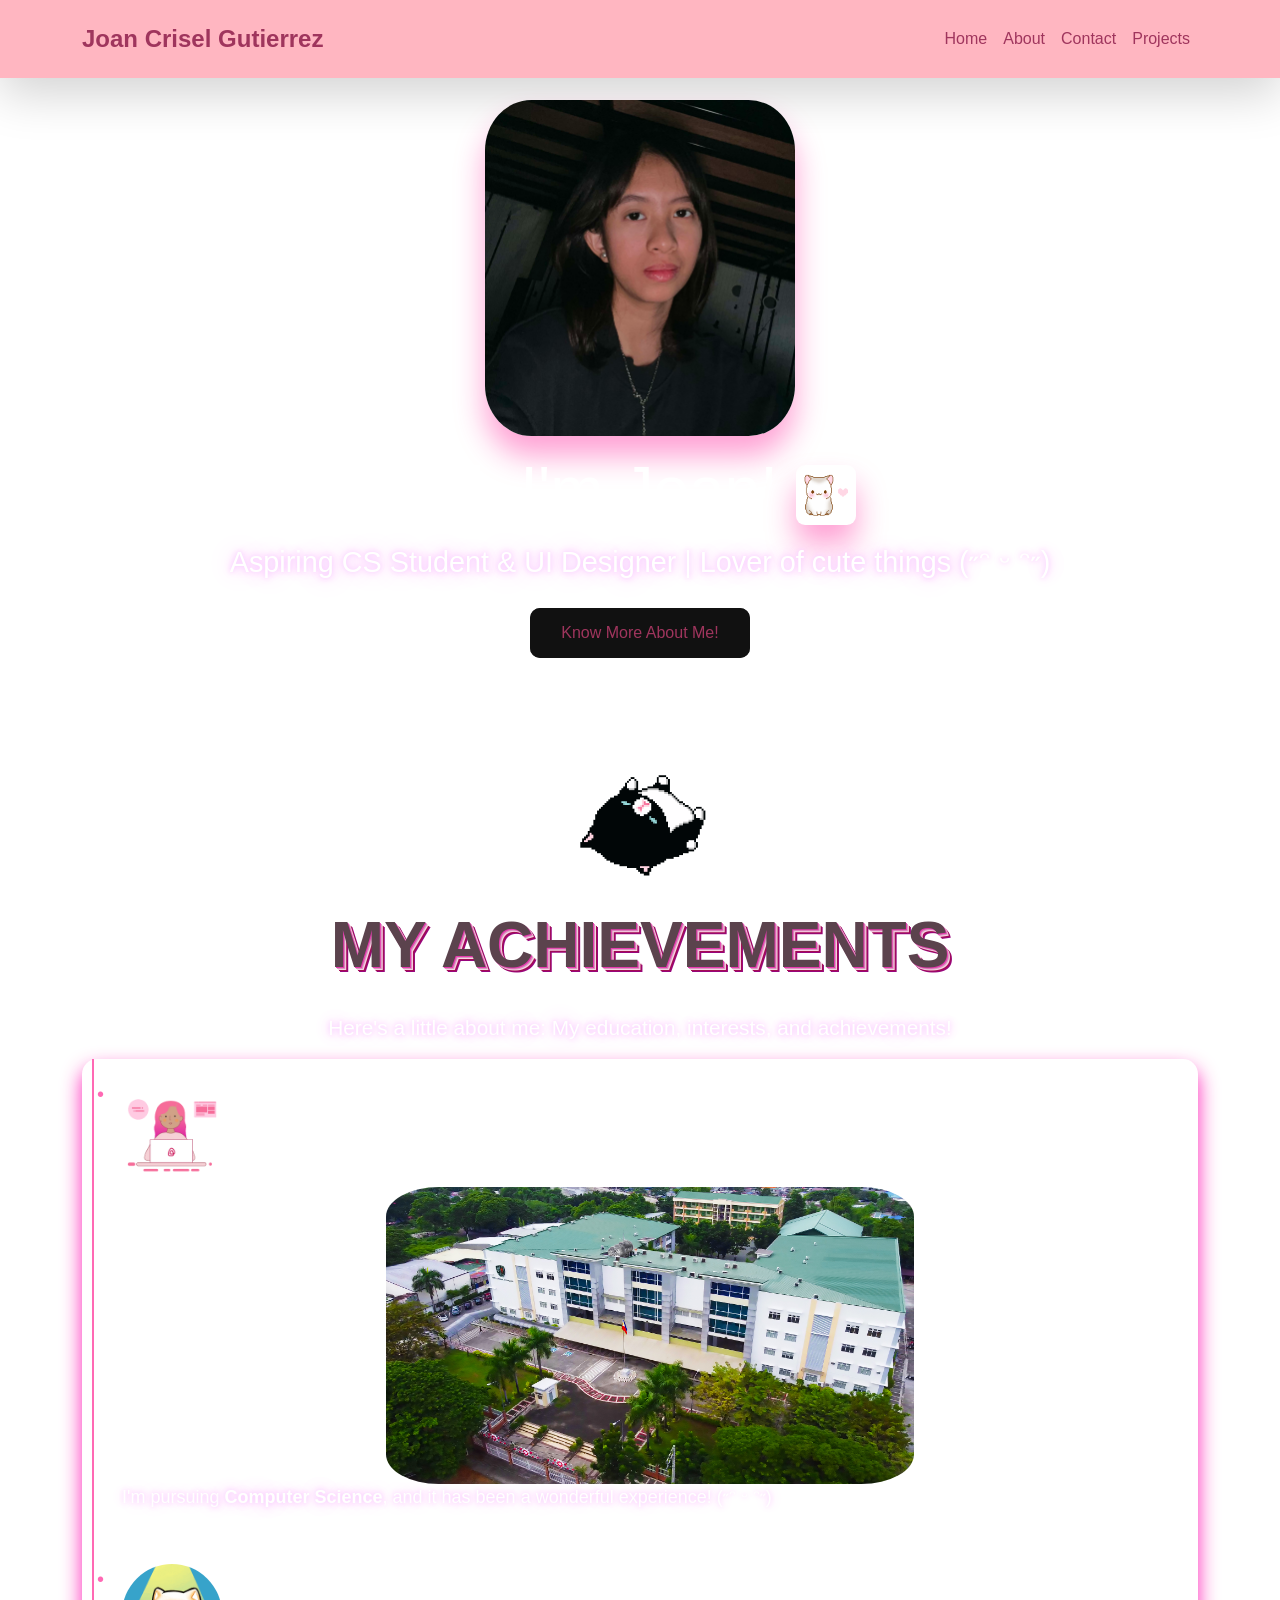
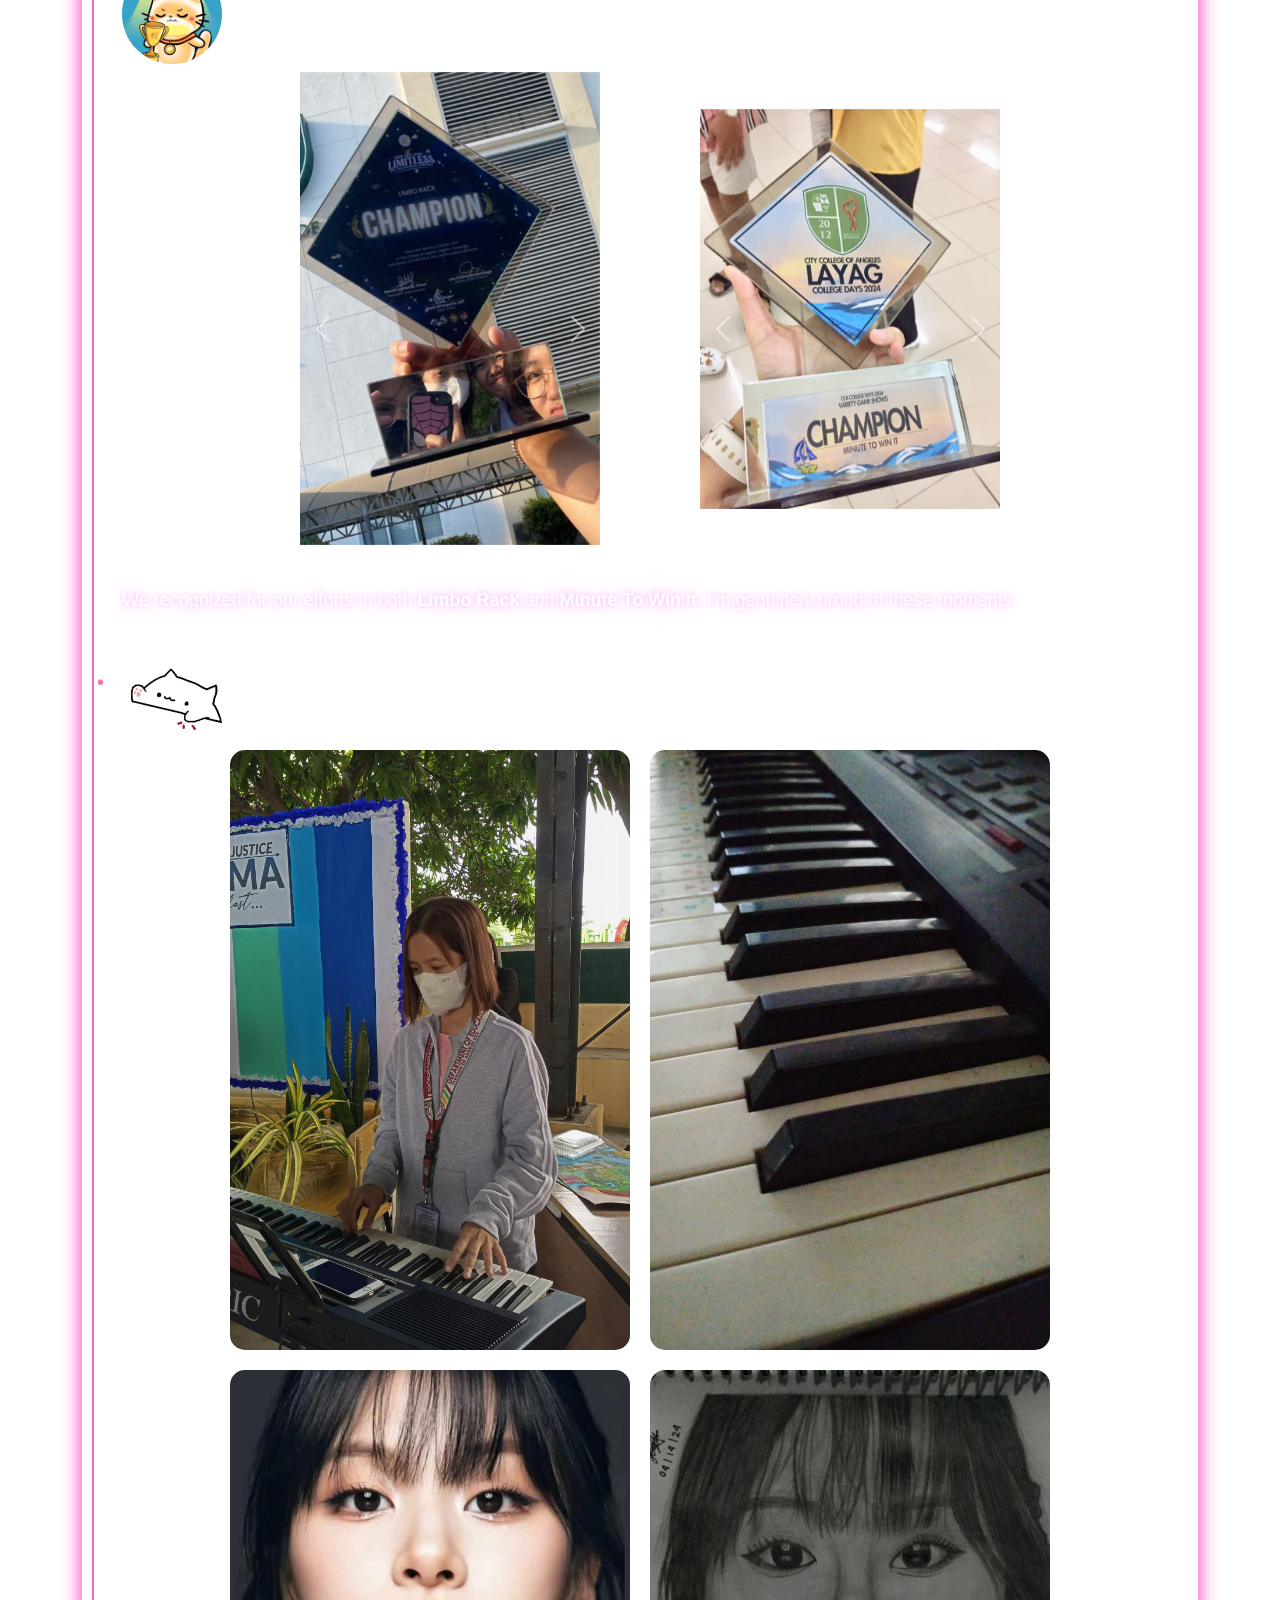
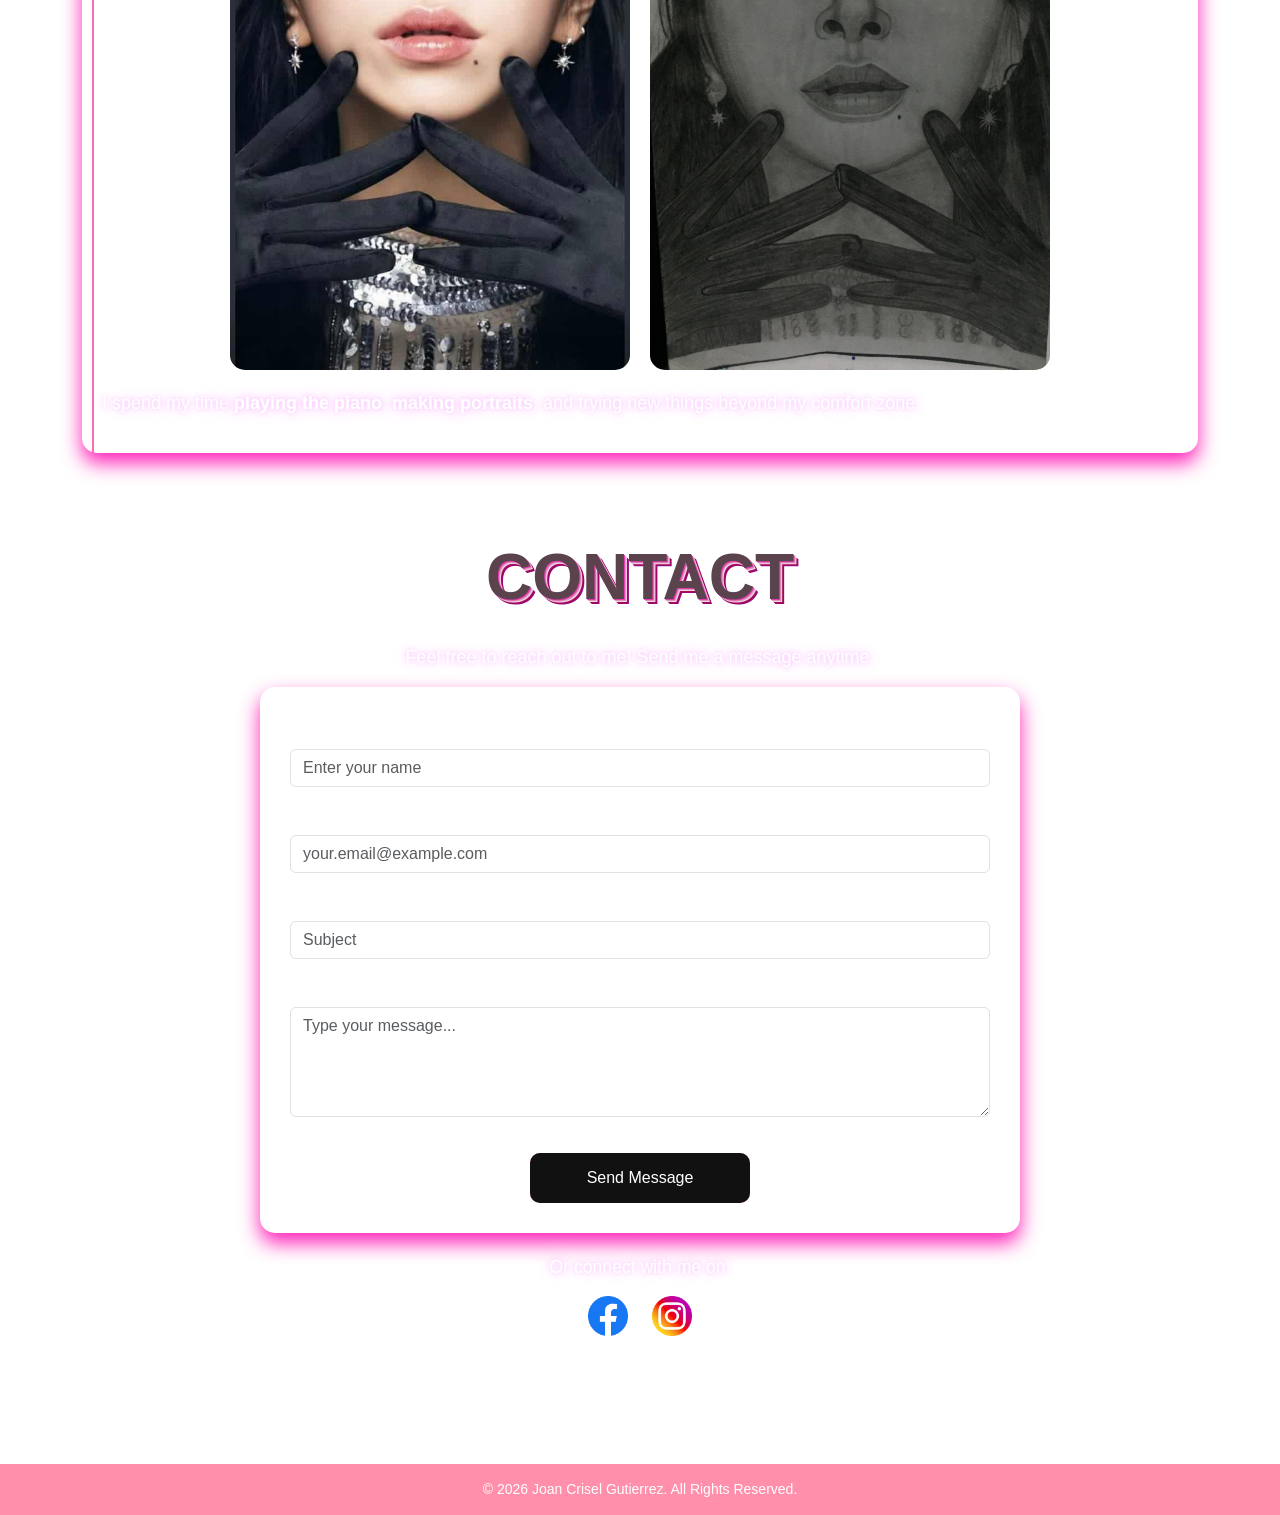
==== commit dfa294cf: "Add files via upload" ====
--- a/index.html
+++ b/index.html
@@ -195,33 +195,29 @@
         .font3 { color: #ffffff; text-align: center; }
 
         .hobbies1, .hobbies2 {
-            --g: 6px;
-            display: grid;
-            clip-path: inset(2px);
-        }
-        .hobbies1 > img, .hobbies2 > img {
-            --_p: calc(15*var(--g));
-            grid-area: 1/1;
-            width: 50%;
-            max-width: 150%;
-            height: auto;
-            justify-self: center;
+            display: flex;
+            flex-direction: row;
+            justify-content: center;
+            gap: 20px;
+            margin: 20px 0;
+            flex-wrap: wrap;
+        }
+        .hobbies1 img, .hobbies2 img {
+            width: 400px;
+            height: 600px;
+            object-fit: cover;
+            border-radius: 15px;
             cursor: pointer;
-            transition: .2s .1s;
-        }
-        .hobbies1 > img:first-child, .hobbies2 > img:first-child {
-            clip-path: polygon(0 0, calc(100% + var(--_p)) 0 , 0 calc(100% + var(--_p)));
-        }
-        .hobbies1 > img:last-child, .hobbies2 > img:last-child {
-            clip-path: polygon(100% 100%, 100% calc(0% - var(--_p)), calc(0% - var(--_p)) 100%);
-        }
-        .hobbies1:hover > img:last-child, .hobbies1:hover > img:first-child:hover,
-        .hobbies2:hover > img:last-child, .hobbies2:hover > img:first-child:hover {
-            --_p: calc(50% - var(--g));
-        }
-        .hobbies1:hover > img:first-child, .hobbies1:hover > img:first-child:hover + img,
-        .hobbies2:hover > img:first-child, .hobbies2:hover > img:first-child:hover + img {
-            --_p: calc(-50% - var(--g));
+            transition: transform 0.3s ease;
+        }
+        .hobbies1 img:hover, .hobbies2 img:hover {
+            transform: scale(1.05);
+        }
+                @media (max-width: 768px) {
+            .hobbies1 img, .hobbies2 img {
+                width: 100%;
+                height: 250px;
+            }
         }
 
         .spin-text {
@@ -297,7 +293,7 @@
                 <li class="nav-item"><a class="nav-link" href="index.html">Home</a></li>
                 <li class="nav-item"><a class="nav-link" href="#about-main">About</a></li>
                 <li class="nav-item"><a class="nav-link" href="#contact">Contact</a></li>
-                <li class="nav-item"><a href="/PortfolioMainC302/Projects.html">Projects</a></li>
+                <li class="nav-item"><a class="nav-link" href="Projects.html">Projects</a></li>
             </ul>
         </div>
     </div>
@@ -327,8 +323,8 @@
 
     <div class="timeline">
         <div class="timeline-item">
-            <h5><img src="Girl Coding.gif" alt="GIF Girl Coding" style="width: 100px;"> I am currently studying at <b>City College of Angeles</b></h5>
-            <img src="CCA School.jpg" alt="CCA School" class="school">
+            <h5><img src="Girl%20Coding.gif" alt="GIF Girl Coding" style="width: 100px;"> I am currently studying at <b>City College of Angeles</b></h5>
+            <img src="CCA%20School.jpg" alt="CCA School" class="school">
             <p class="font1 neon-text" style="margin-bottom: 5%;">I'm pursuing <b>Computer Science</b>, and it has been a wonderful experience! (˶ᵔ ᵕ ᵔ˶)</p>
         </div>
 
@@ -416,7 +412,7 @@
 <script>
     document.getElementById('contactForm')?.addEventListener('submit', function(e) {
         e.preventDefault();
-        alert('✨ Thank you for reaching out! I will get back to you soon. ✨');
+        alert('Thank you for reaching out! I will get back to you soon.');
         this.reset();
     });
     document.querySelectorAll('a[href^="#"]').forEach(anchor => {
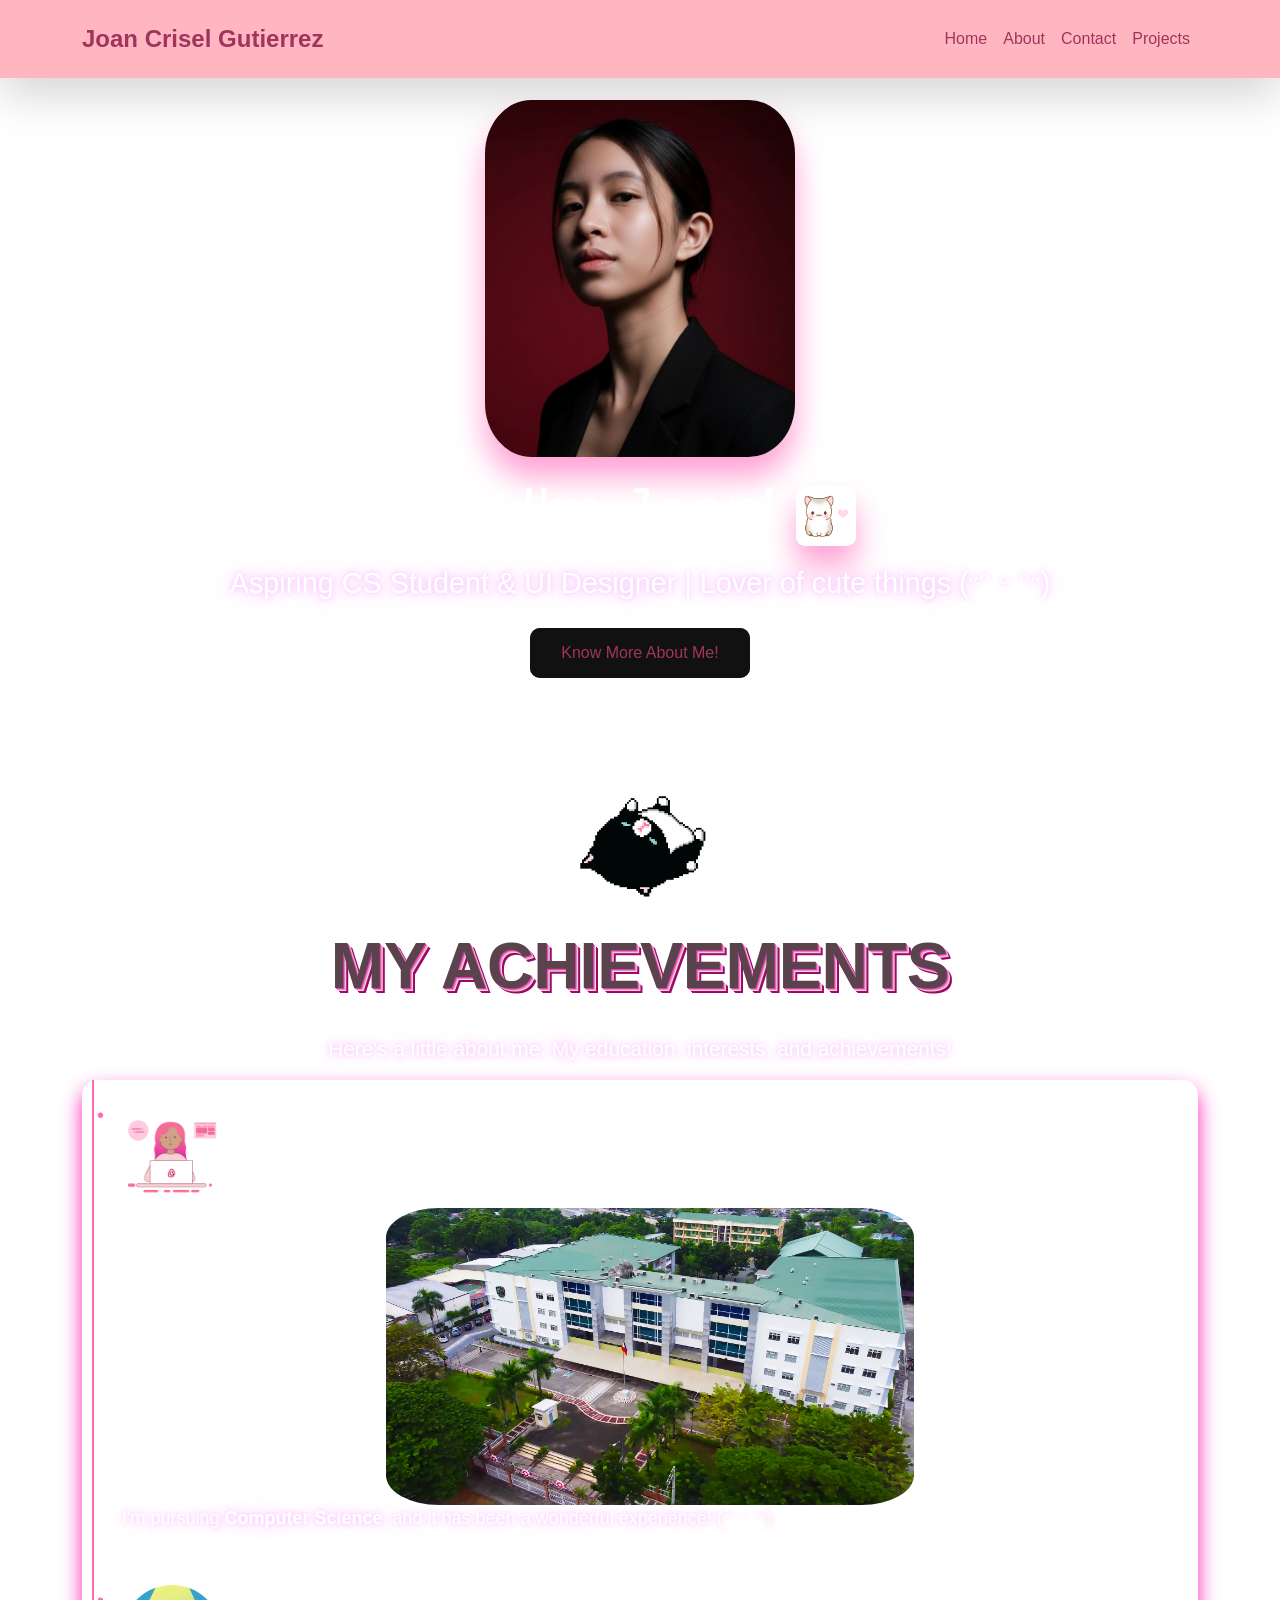
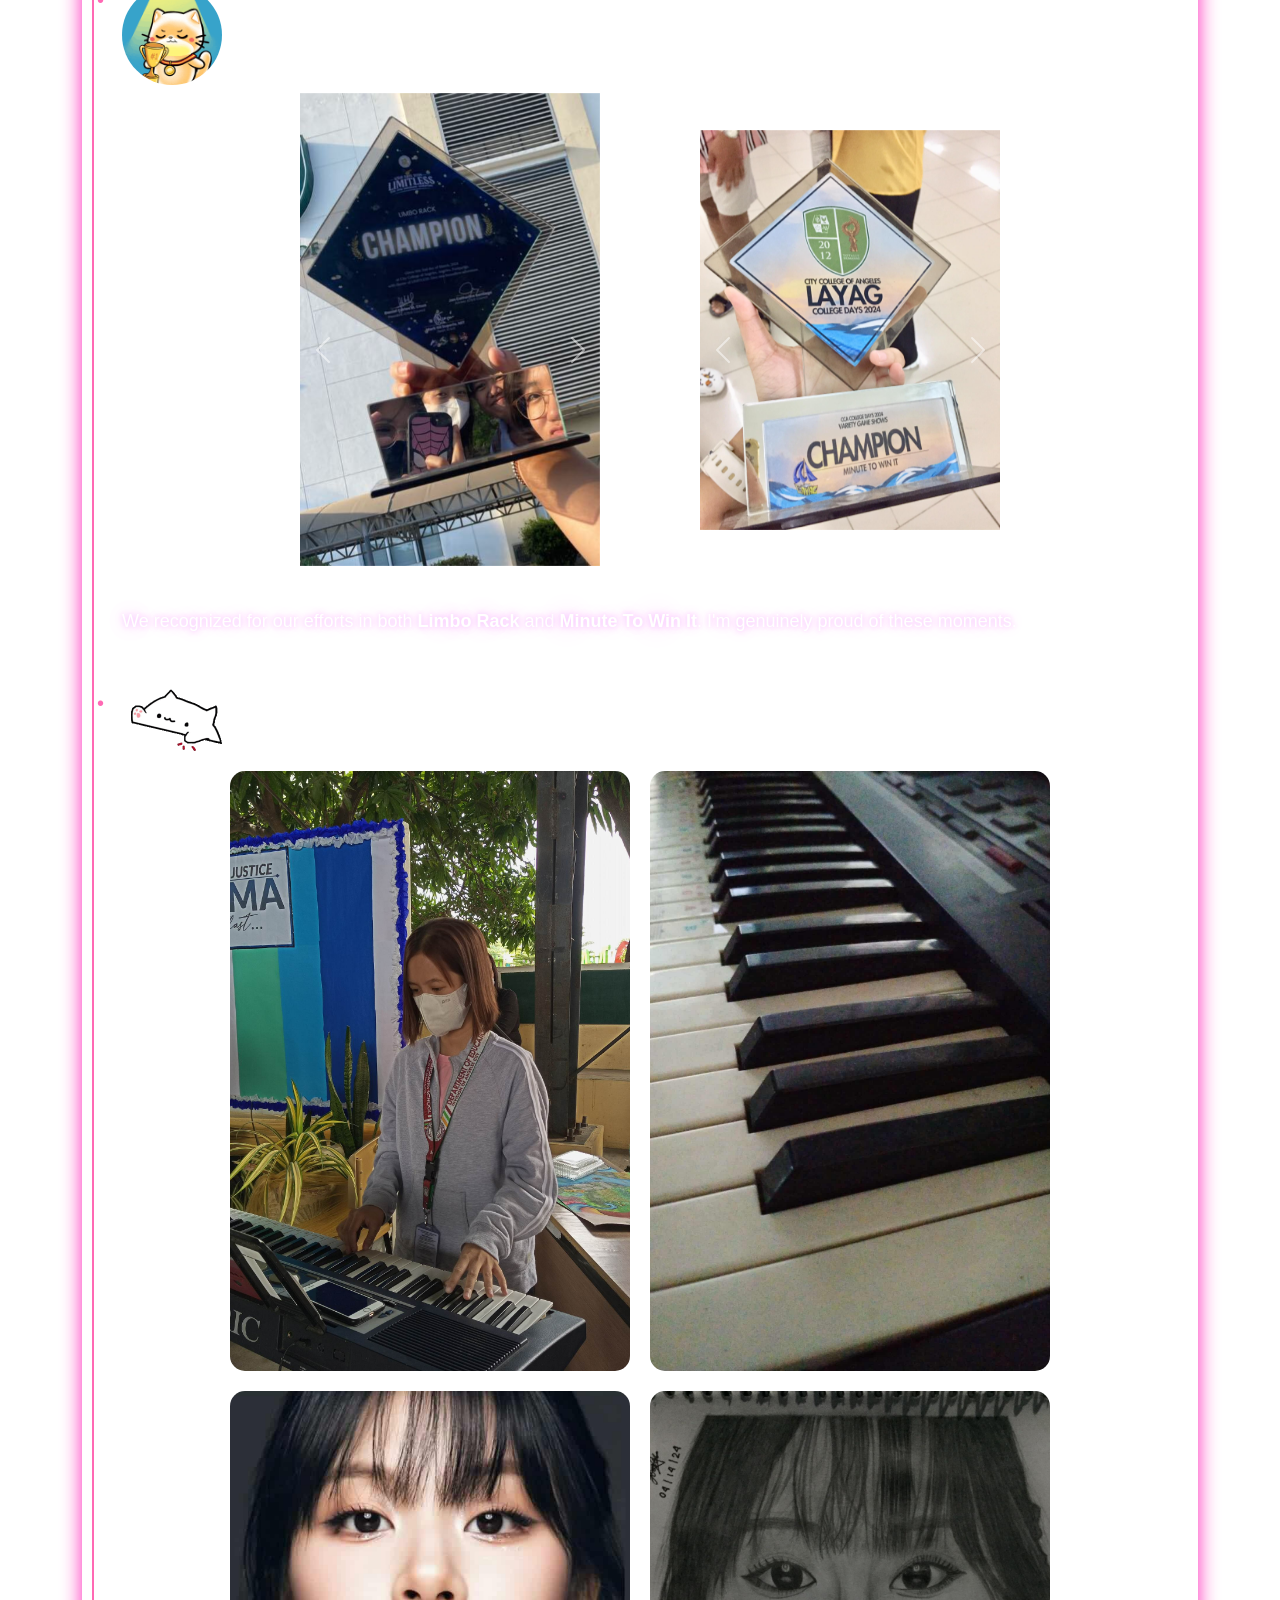
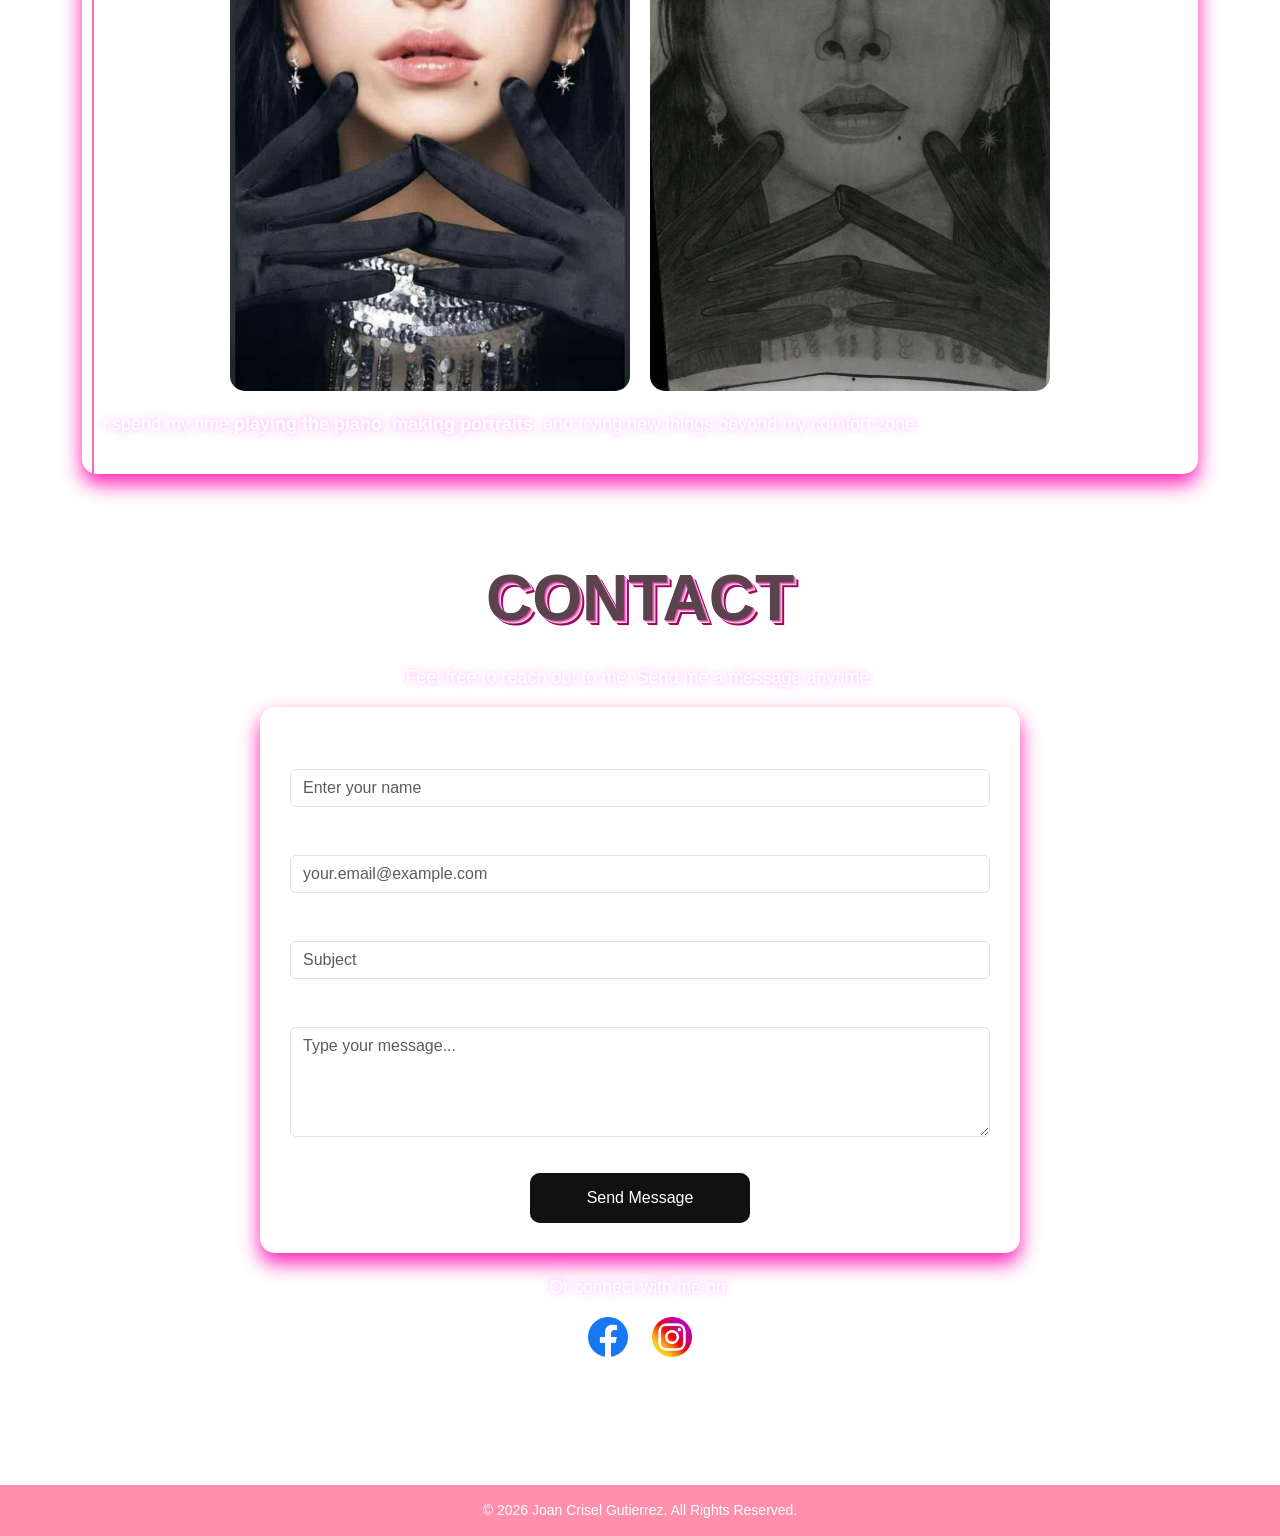
==== commit 01aa124c: "Update print statement from 'Hello' to 'Goodbye'" ====
--- a/index.html
+++ b/index.html
@@ -300,7 +300,7 @@
 </nav>
 
 <section class="hero container-fluid d-flex flex-column align-items-center justify-content-center" id="home">
-    <img src="Selfie.jfif" alt="Profile Pic" class="img-fluid">
+    <img src="My Selfie3.jpg" alt="Profile Pic" class="img-fluid">
     <div class="shadow-dance-container mt-3">
         <h1 class="shadow-dance-text">Hi, I'm Joan! <img src="cat1.gif" alt="GIF Cat 1" style="width: 60px;"></h1>
     </div>        
@@ -428,4 +428,4 @@
     });
 </script>
 </body>
-</html>+</html>
